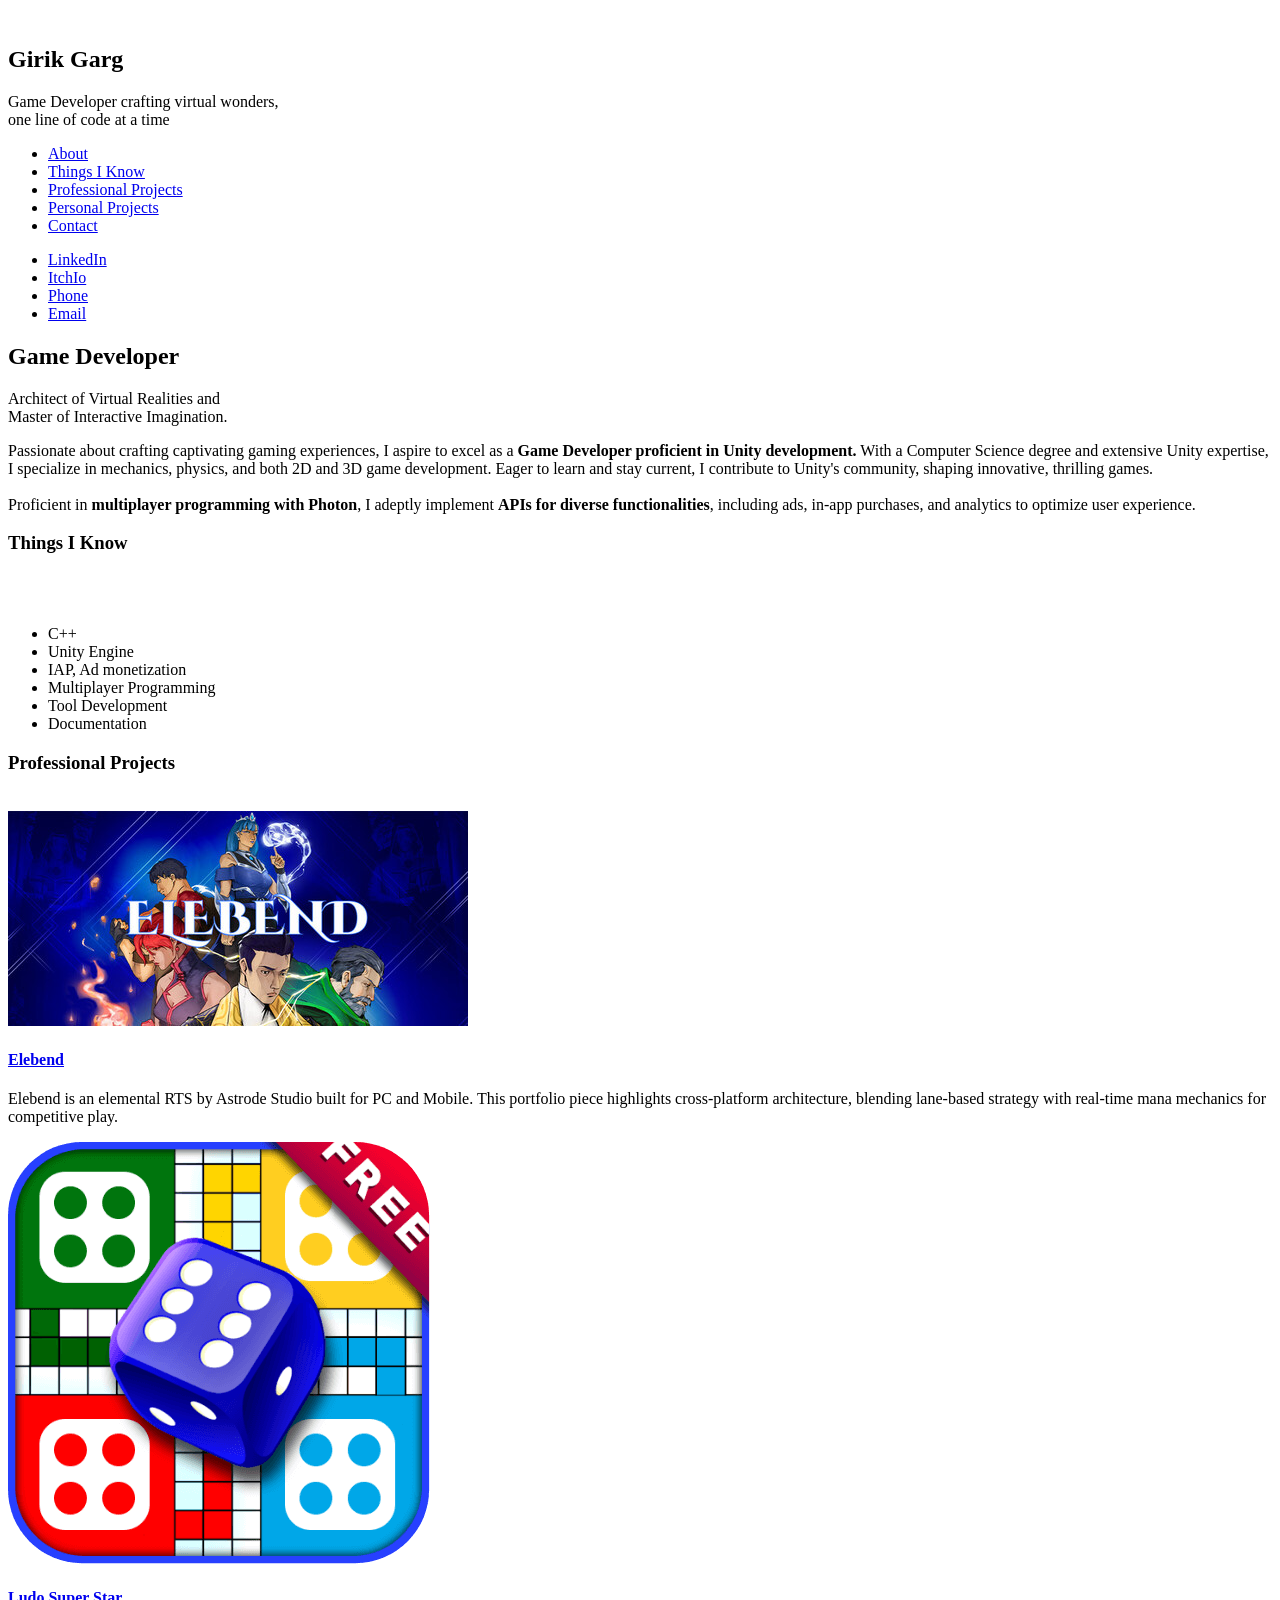
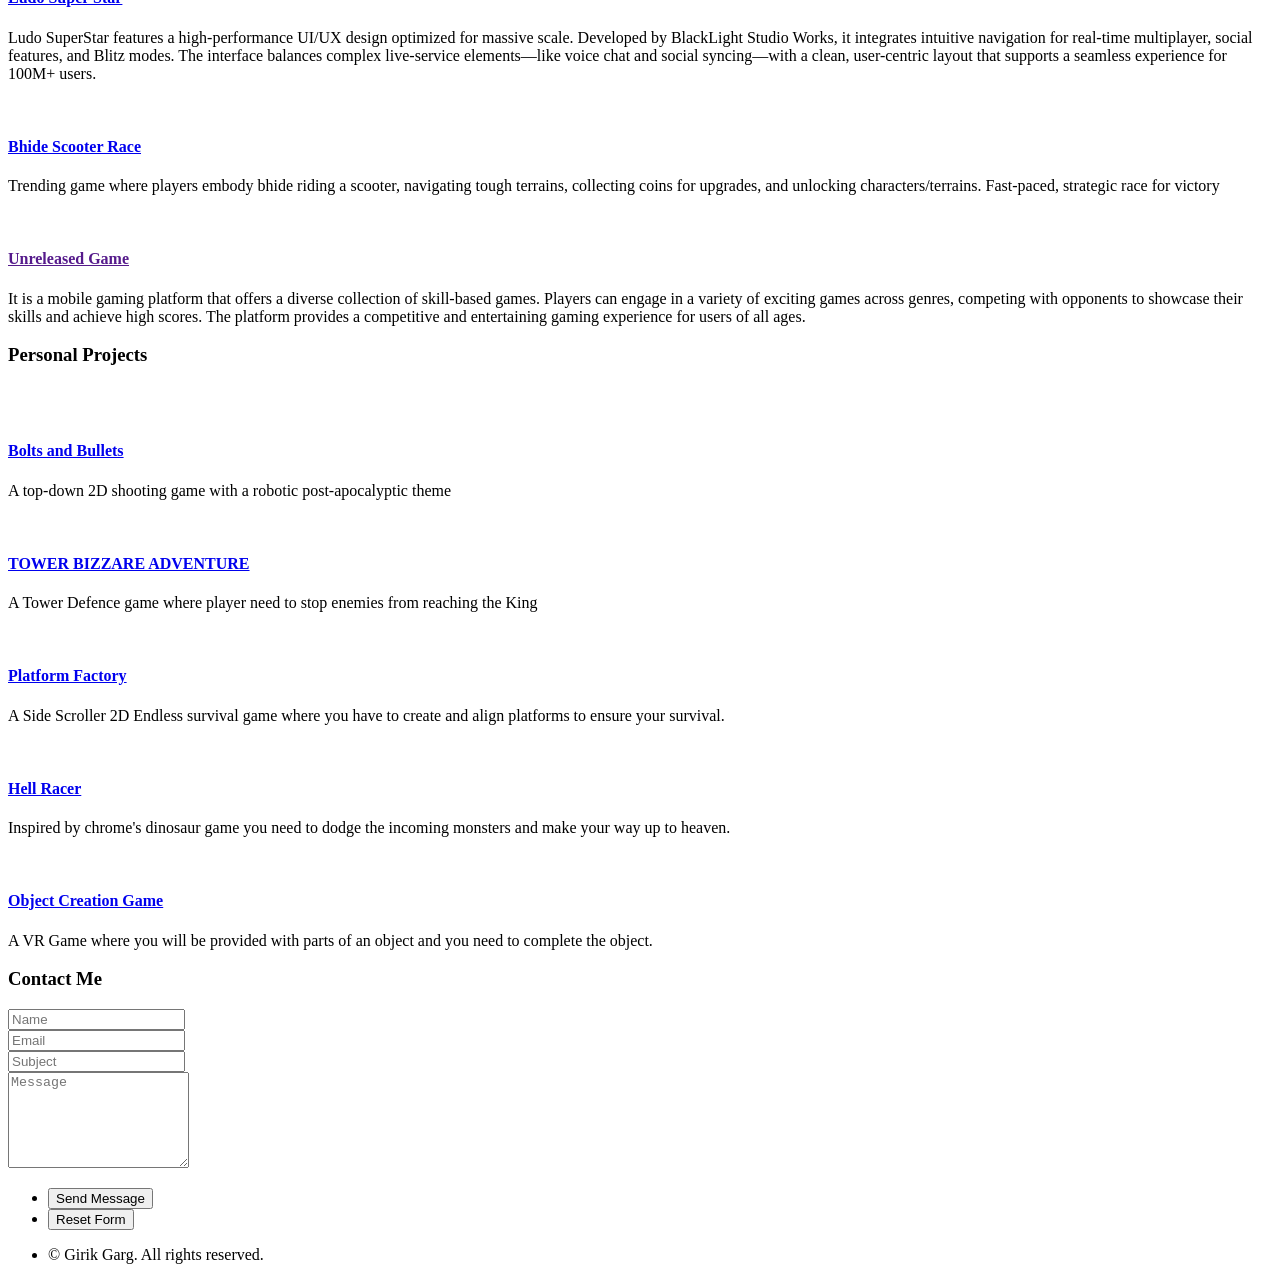
==== index.html @ a2d9a02f "Added elebend and ludo super star" ====
<!DOCTYPE HTML>
<!--
	Read Only by HTML5 UP
	html5up.net | @ajlkn
	Free for personal and commercial use under the CCA 3.0 license (html5up.net/license)
-->
<html>
	<head>
		<title>Girik Garg | Portfolio Website</title>
		<meta charset="utf-8" />
		<meta name="viewport" content="width=device-width, initial-scale=1, user-scalable=no" />
        <link rel="stylesheet" href="https://cdnjs.cloudflare.com/ajax/libs/font-awesome/6.4.2/css/all.min.css" integrity="sha512-z3gLpd7yknf1YoNbCzqRKc4qyor8gaKU1qmn+CShxbuBusANI9QpRohGBreCFkKxLhei6S9CQXFEbbKuqLg0DA==" crossorigin="anonymous" referrerpolicy="no-referrer" />
		<link rel="stylesheet" href="assets/css/main.css" />
	</head>
	<body class="is-preload">

		<!-- Header -->
			<section id="header">
				<header>
					<span class="image avatar"><img src="images/avatar.png" alt="" /></span>
					<h1 id="logo">Girik Garg</h1>
					<p>
                        Game Developer crafting virtual wonders,
                        <br/>
                        one line of code at a time
                    </p>
				</header>
				<nav id="nav">
					<ul>
						<li><a href="#one" class="active">About</a></li>
						<li><a href="#two">Things I Know</a></li>
						<li><a href="#three">Professional Projects</a></li>
						<li><a href="#four">Personal Projects</a></li>
						<li><a href="#five">Contact</a></li>
					</ul>
				</nav>
				<footer>
					<ul class="icons">
						<li><a href="https://www.linkedin.com/in/girik-garg132/" target="_blank" class="icon brands fa-linkedin"><span class="label">LinkedIn</span></a></li>
						<li><a href="https://girik-garg.itch.io/" target="_blank" class="icon brands fa-itch-io"><span class="label">ItchIo</span></a></li>
                        <li><a href="tel:+918445831464" target="_blank" class="icon solid style2 fa-phone"><span class="label">Phone</span></a></li>
						<li><a href="mailto:girikgarg1@gmail.com" target="_blank" class="icon solid fa-envelope"><span class="label">Email</span></a></li>
					</ul>
				</footer>
			</section>

		<!-- Wrapper -->
			<div id="wrapper">

				<!-- Main -->
					<div id="main">

						<!-- One -->
							<section id="one">
								<!--<div class="image main" data-position="center">
									<img src="images/banner.png" alt="" />
								</div>-->
								<div class="container">
									<header class="major">
										<h2>Game Developer</h2>
										<p>Architect of Virtual Realities and <br>
                                            Master of Interactive Imagination.</p>
									</header>
									<p>
                                        Passionate about crafting captivating gaming experiences, I aspire to excel as a 
                                        <b>Game Developer proficient in Unity development.</b> With a Computer Science degree and extensive Unity expertise, 
                                        I specialize in mechanics, physics, and both 2D and 3D game development. Eager to learn and stay current, 
                                        I contribute to Unity's community, shaping innovative, thrilling games.
                                        <br><br>
                                        Proficient in <b>multiplayer programming with Photon</b>, 
                                        I adeptly implement <b>APIs for diverse functionalities</b>, 
                                        including ads, in-app purchases, and analytics to optimize user experience.
                                    </p>
								</div>
							</section>

						<!-- Two -->
							<section id="two">
								<div class="container">
									<h3>Things I Know</h3>
                                    <br><br>
									<ul class="feature-icons">
										<li class="icon solid fa-code">C++</li>
										<li class="icon brands fa-unity">Unity Engine</li>
										<li class="icon solid fa-money-check-dollar">IAP, Ad monetization</li>
										<li class="icon solid fa-users">Multiplayer Programming</li>
										<li class="icon solid fa-screwdriver-wrench">Tool Development</li>
										<li class="icon solid fa-book">Documentation</li>
									</ul>
								</div>
							</section>

						<!-- Three -->
							<section id="three">
								<div class="container">
									<h3>Professional Projects</h3>
                                    <br>
									<div class="features">
										<article>
											<a href="https://store.steampowered.com/app/4525340/Elebend/" target="_blank" class="image"><img src="images/Elebend Header.jpg" alt="" /></a>
											<div class="inner">
												<h4><a href="https://store.steampowered.com/app/4525340/Elebend/" target="_blank">Elebend</a></h4>
												<p>Elebend is an elemental RTS by Astrode Studio built for PC and Mobile. This portfolio piece highlights cross-platform architecture, blending lane-based strategy with real-time mana mechanics for competitive play.</p>
											</div>
										</article>
										<article>
											<a href="https://play.google.com/store/apps/details?id=com.blacklightsw.ludo" target="_blank" class="image"><img src="images/Ludo.png" alt="" /></a>
											<div class="inner">
												<h4><a href="https://play.google.com/store/apps/details?id=com.blacklightsw.ludo" target="_blank">Ludo Super Star</a></h4>
												<p>Ludo SuperStar features a high-performance UI/UX design optimized for massive scale. Developed by BlackLight Studio Works, it integrates intuitive navigation for real-time multiplayer, social features, and Blitz modes. The interface balances complex live-service elements—like voice chat and social syncing—with a clean, user-centric layout that supports a seamless experience for 100M+ users.</p>
											</div>
										</article>
										<article>
											<a href="https://tinyurl.com/bhide-scooter-race" target="_blank" class="image"><img src="images/Bhide Scooter Race.webp" alt="" /></a>
											<div class="inner">
												<h4><a href="https://tinyurl.com/bhide-scooter-race" target="_blank">Bhide Scooter Race</a></h4>
												<p>Trending game where players embody bhide riding a scooter, navigating tough terrains, collecting coins for upgrades, and unlocking characters/terrains. Fast-paced, strategic race for victory</p>
											</div>
										</article>
										<article>
											<a href="" class="image"><img src="images/locked.jpg" alt="" /></a>
											<div class="inner">
												<h4><a href="">Unreleased Game</a></h4>
												<p>It is a mobile gaming platform that offers a diverse collection of skill-based games. Players can engage in a variety of exciting games across genres, competing with opponents to showcase their skills and achieve high scores. The platform provides a competitive and entertaining gaming experience for users of all ages.</p>
											</div>
										</article>
									</div>
								</div>
							</section>
                        
                        <!-- Four -->
							<section id="four">
								<div class="container">
									<h3>Personal Projects</h3>
                                    <br>
									<div class="features">
										<article>
											<a href="https://girik-garg.itch.io/bolts-and-bullets" target="_blank" class="image"><img src="images/Bolts And Bullets.png" alt="" /></a>
											<div class="inner">
												<h4><a href="https://girik-garg.itch.io/bolts-and-bullets" target="_blank">Bolts and Bullets</a></h4>
												<p>A top-down 2D shooting game with a robotic post-apocalyptic theme</p>
											</div>
										</article>
										<article>
											<a href="https://girik-garg.itch.io/tower-bizzare-adventure" target="_blank" class="image"><img src="images/Tower Bizzare Adventure.png" alt="" /></a>
											<div class="inner">
												<h4><a href="https://girik-garg.itch.io/tower-bizzare-adventure" target="_blank">TOWER BIZZARE ADVENTURE</a></h4>
												<p>A Tower Defence game where player need to stop enemies from reaching the King</p>
											</div>
										</article>
										<article>
											<a href="https://dragoryu.itch.io/platform-factory" target="_blank" class="image"><img src="images/Platform Factory.png" alt="" /></a>
											<div class="inner">
												<h4><a href="https://dragoryu.itch.io/platform-factory" target="_blank">Platform Factory</a></h4>
												<p>A Side Scroller 2D Endless survival game where you have to create and align platforms to ensure your survival.</p>
											</div>
										</article>
										<article>
											<a href="https://robok9.itch.io/hell-racer" target="_blank" class="image"><img src="images/Hell Racer.png" alt="" /></a>
											<div class="inner">
												<h4><a href="https://robok9.itch.io/hell-racer" target="_blank">Hell Racer</a></h4>
												<p>Inspired by chrome's dinosaur game you need to dodge the incoming monsters and make your way up to heaven.</p>
											</div>
										</article>
										<article>
											<a href="https://girik-garg.itch.io/object-creation-game" target="_blank" class="image"><img src="images/Object Creation Game.png" alt="" /></a>
											<div class="inner">
												<h4><a href="https://girik-garg.itch.io/object-creation-game" target="_blank">Object Creation Game</a></h4>
												<p>A VR Game where you will be provided with parts of an object and you need to complete the object.</p>
											</div>
										</article>
									</div>
								</div>
							</section>

						<!-- Five -->
							<section id="five">
								<div class="container">
									<h3>Contact Me</h3>
									<form method="POST" action="https://api.web3forms.com/submit">
										<input type="hidden" name="access_key" value="b02dd5d3-4bc2-4a1b-9339-7e2bfa0473e2">
										<div class="row gtr-uniform">
											<div class="col-6 col-12-xsmall"><input type="text" name="name" id="name" placeholder="Name" /></div>
											<div class="col-6 col-12-xsmall"><input type="email" name="email" id="email" placeholder="Email" /></div>
											<div class="col-12"><input type="text" name="subject" id="subject" placeholder="Subject" /></div>
											<div class="col-12"><textarea name="message" id="message" placeholder="Message" rows="6"></textarea></div>
											<div class="h-captcha" data-captcha="true"></div>
											<div class="col-12">
												<ul class="actions">
													<li><input type="submit" class="primary" value="Send Message" /></li>
													<li><input type="reset" value="Reset Form" /></li>
												</ul>
											</div>
										</div>
									</form>
								</div>
							</section>

						<!-- Five -->
						<!--
							<section id="five">
								<div class="container">
									<h3>Elements</h3>

									<section>
										<h4>Text</h4>
										<p>This is <b>bold</b> and this is <strong>strong</strong>. This is <i>italic</i> and this is <em>emphasized</em>.
										This is <sup>superscript</sup> text and this is <sub>subscript</sub> text.
										This is <u>underlined</u> and this is code: <code>for (;;) { ... }</code>. Finally, <a href="#">this is a link</a>.</p>
										<hr />
										<header>
											<h4>Heading with a Subtitle</h4>
											<p>Lorem ipsum dolor sit amet nullam id egestas urna aliquam</p>
										</header>
										<p>Nunc lacinia ante nunc ac lobortis. Interdum adipiscing gravida odio porttitor sem non mi integer non faucibus ornare mi ut ante amet placerat aliquet. Volutpat eu sed ante lacinia sapien lorem accumsan varius montes viverra nibh in adipiscing blandit tempus accumsan.</p>
										<header>
											<h5>Heading with a Subtitle</h5>
											<p>Lorem ipsum dolor sit amet nullam id egestas urna aliquam</p>
										</header>
										<p>Nunc lacinia ante nunc ac lobortis. Interdum adipiscing gravida odio porttitor sem non mi integer non faucibus ornare mi ut ante amet placerat aliquet. Volutpat eu sed ante lacinia sapien lorem accumsan varius montes viverra nibh in adipiscing blandit tempus accumsan.</p>
										<hr />
										<h2>Heading Level 2</h2>
										<h3>Heading Level 3</h3>
										<h4>Heading Level 4</h4>
										<h5>Heading Level 5</h5>
										<h6>Heading Level 6</h6>
										<hr />
										<h5>Blockquote</h5>
										<blockquote>Fringilla nisl. Donec accumsan interdum nisi, quis tincidunt felis sagittis eget tempus euismod. Vestibulum ante ipsum primis in faucibus vestibulum. Blandit adipiscing eu felis iaculis volutpat ac adipiscing accumsan faucibus. Vestibulum ante ipsum primis in faucibus lorem ipsum dolor sit amet nullam adipiscing eu felis.</blockquote>
										<h5>Preformatted</h5>
										<pre><code>i = 0;

while (!deck.isInOrder()) {
    print 'Iteration ' + i;
    deck.shuffle();
    i++;
}

print 'It took ' + i + ' iterations to sort the deck.';</code></pre>
									</section>

									<section>
										<h4>Lists</h4>
										<div class="row">
											<div class="col-6 col-12-xsmall">
												<h5>Unordered</h5>
												<ul>
													<li>Dolor pulvinar etiam magna etiam.</li>
													<li>Sagittis adipiscing lorem eleifend.</li>
													<li>Felis enim feugiat dolore viverra.</li>
												</ul>
												<h5>Alternate</h5>
												<ul class="alt">
													<li>Dolor pulvinar etiam magna etiam.</li>
													<li>Sagittis adipiscing lorem eleifend.</li>
													<li>Felis enim feugiat dolore viverra.</li>
												</ul>
											</div>
											<div class="col-6 col-12-xsmall">
												<h5>Ordered</h5>
												<ol>
													<li>Dolor pulvinar etiam magna etiam.</li>
													<li>Etiam vel felis at lorem sed viverra.</li>
													<li>Felis enim feugiat dolore viverra.</li>
													<li>Dolor pulvinar etiam magna etiam.</li>
													<li>Etiam vel felis at lorem sed viverra.</li>
													<li>Felis enim feugiat dolore viverra.</li>
												</ol>
												<h5>Icons</h5>
												<ul class="icons">
													<li><a href="#" class="icon brands fa-twitter"><span class="label">Twitter</span></a></li>
													<li><a href="#" class="icon brands fa-facebook-f"><span class="label">Facebook</span></a></li>
													<li><a href="#" class="icon brands fa-instagram"><span class="label">Instagram</span></a></li>
													<li><a href="#" class="icon brands fa-github"><span class="label">Github</span></a></li>
													<li><a href="#" class="icon brands fa-dribbble"><span class="label">Dribbble</span></a></li>
													<li><a href="#" class="icon brands fa-tumblr"><span class="label">Tumblr</span></a></li>
												</ul>
											</div>
										</div>
										<h5>Actions</h5>
										<ul class="actions">
											<li><a href="#" class="button primary">Default</a></li>
											<li><a href="#" class="button">Default</a></li>
											<li><a href="#" class="button alt">Default</a></li>
										</ul>
										<ul class="actions small">
											<li><a href="#" class="button primary small">Small</a></li>
											<li><a href="#" class="button small">Small</a></li>
											<li><a href="#" class="button alt small">Small</a></li>
										</ul>
										<div class="row">
											<div class="col-3 col-6-medium col-12-xsmall">
												<ul class="actions stacked">
													<li><a href="#" class="button primary">Default</a></li>
													<li><a href="#" class="button">Default</a></li>
													<li><a href="#" class="button alt">Default</a></li>
												</ul>
											</div>
											<div class="col-3 col-6 col-12-xsmall">
												<ul class="actions stacked">
													<li><a href="#" class="button primary small">Small</a></li>
													<li><a href="#" class="button small">Small</a></li>
													<li><a href="#" class="button alt small">Small</a></li>
												</ul>
											</div>
											<div class="col-3 col-6-medium col-12-xsmall">
												<ul class="actions stacked">
													<li><a href="#" class="button primary fit">Default</a></li>
													<li><a href="#" class="button fit">Default</a></li>
													<li><a href="#" class="button alt fit">Default</a></li>
												</ul>
											</div>
											<div class="col-3 col-6-medium col-12-xsmall">
												<ul class="actions stacked">
													<li><a href="#" class="button primary small fit">Small</a></li>
													<li><a href="#" class="button small fit">Small</a></li>
													<li><a href="#" class="button alt small fit">Small</a></li>
												</ul>
											</div>
										</div>
									</section>

									<section>
										<h4>Table</h4>
										<h5>Default</h5>
										<div class="table-wrapper">
											<table>
												<thead>
													<tr>
														<th>Name</th>
														<th>Description</th>
														<th>Price</th>
													</tr>
												</thead>
												<tbody>
													<tr>
														<td>Item One</td>
														<td>Ante turpis integer aliquet porttitor.</td>
														<td>29.99</td>
													</tr>
													<tr>
														<td>Item Two</td>
														<td>Vis ac commodo adipiscing arcu aliquet.</td>
														<td>19.99</td>
													</tr>
													<tr>
														<td>Item Three</td>
														<td> Morbi faucibus arcu accumsan lorem.</td>
														<td>29.99</td>
													</tr>
													<tr>
														<td>Item Four</td>
														<td>Vitae integer tempus condimentum.</td>
														<td>19.99</td>
													</tr>
													<tr>
														<td>Item Five</td>
														<td>Ante turpis integer aliquet porttitor.</td>
														<td>29.99</td>
													</tr>
												</tbody>
												<tfoot>
													<tr>
														<td colspan="2"></td>
														<td>100.00</td>
													</tr>
												</tfoot>
											</table>
										</div>

										<h5>Alternate</h5>
										<div class="table-wrapper">
											<table class="alt">
												<thead>
													<tr>
														<th>Name</th>
														<th>Description</th>
														<th>Price</th>
													</tr>
												</thead>
												<tbody>
													<tr>
														<td>Item One</td>
														<td>Ante turpis integer aliquet porttitor.</td>
														<td>29.99</td>
													</tr>
													<tr>
														<td>Item Two</td>
														<td>Vis ac commodo adipiscing arcu aliquet.</td>
														<td>19.99</td>
													</tr>
													<tr>
														<td>Item Three</td>
														<td> Morbi faucibus arcu accumsan lorem.</td>
														<td>29.99</td>
													</tr>
													<tr>
														<td>Item Four</td>
														<td>Vitae integer tempus condimentum.</td>
														<td>19.99</td>
													</tr>
													<tr>
														<td>Item Five</td>
														<td>Ante turpis integer aliquet porttitor.</td>
														<td>29.99</td>
													</tr>
												</tbody>
												<tfoot>
													<tr>
														<td colspan="2"></td>
														<td>100.00</td>
													</tr>
												</tfoot>
											</table>
										</div>
									</section>

									<section>
										<h4>Buttons</h4>
										<ul class="actions">
											<li><a href="#" class="button primary">Primary</a></li>
											<li><a href="#" class="button">Default</a></li>
											<li><a href="#" class="button alt">Alternate</a></li>
										</ul>
										<ul class="actions">
											<li><a href="#" class="button primary large">Large</a></li>
											<li><a href="#" class="button">Default</a></li>
											<li><a href="#" class="button alt small">Small</a></li>
										</ul>
										<ul class="actions fit">
											<li><a href="#" class="button primary fit">Fit</a></li>
											<li><a href="#" class="button fit">Fit</a></li>
											<li><a href="#" class="button alt fit">Fit</a></li>
										</ul>
										<ul class="actions fit small">
											<li><a href="#" class="button primary fit small">Fit + Small</a></li>
											<li><a href="#" class="button fit small">Fit + Small</a></li>
											<li><a href="#" class="button alt fit small">Fit + Small</a></li>
										</ul>
										<ul class="actions">
											<li><a href="#" class="button primary icon solid fa-download">Icon</a></li>
											<li><a href="#" class="button icon solid fa-download">Icon</a></li>
											<li><a href="#" class="button alt icon solid fa-check">Icon</a></li>
										</ul>
										<ul class="actions">
											<li><span class="button primary disabled">Primary</span></li>
											<li><span class="button disabled">Default</span></li>
											<li><span class="button alt disabled">Alternate</span></li>
										</ul>
									</section>

									<section>
										<h4>Form</h4>
										<form method="post" action="#">
											<div class="row gtr-uniform">
												<div class="col-6 col-12-xsmall">
													<input type="text" name="demo-name" id="demo-name" value="" placeholder="Name" />
												</div>
												<div class="col-6 col-12-xsmall">
													<input type="email" name="demo-email" id="demo-email" value="" placeholder="Email" />
												</div>
												<div class="col-12">
													<select name="demo-category" id="demo-category">
														<option value="">- Category -</option>
														<option value="1">Manufacturing</option>
														<option value="1">Shipping</option>
														<option value="1">Administration</option>
														<option value="1">Human Resources</option>
													</select>
												</div>
												<div class="col-4 col-12-medium">
													<input type="radio" id="demo-priority-low" name="demo-priority" checked>
													<label for="demo-priority-low">Low Priority</label>
												</div>
												<div class="col-4 col-12-medium">
													<input type="radio" id="demo-priority-normal" name="demo-priority">
													<label for="demo-priority-normal">Normal Priority</label>
												</div>
												<div class="col-4 col-12-medium">
													<input type="radio" id="demo-priority-high" name="demo-priority">
													<label for="demo-priority-high">High Priority</label>
												</div>
												<div class="col-6 col-12-medium">
													<input type="checkbox" id="demo-copy" name="demo-copy">
													<label for="demo-copy">Email me a copy of this message</label>
												</div>
												<div class="col-6 col-12-medium">
													<input type="checkbox" id="demo-human" name="demo-human" checked>
													<label for="demo-human">I am a human and not a robot</label>
												</div>
												<div class="col-12">
													<textarea name="demo-message" id="demo-message" placeholder="Enter your message" rows="6"></textarea>
												</div>
												<div class="col-12">
													<ul class="actions">
														<li><input type="submit" value="Send Message" /></li>
														<li><input type="reset" value="Reset" class="alt" /></li>
													</ul>
												</div>
											</div>
										</form>
									</section>

									<section>
										<h4>Image</h4>
										<h5>Fit</h5>
										<span class="image fit"><img src="images/banner.jpg" alt="" /></span>
										<div class="box alt">
											<div class="row gtr-50 gtr-uniform">
												<div class="col-4"><span class="image fit"><img src="images/pic01.jpg" alt="" /></span></div>
												<div class="col-4"><span class="image fit"><img src="images/pic02.jpg" alt="" /></span></div>
												<div class="col-4"><span class="image fit"><img src="images/pic03.jpg" alt="" /></span></div>
												<div class="col-4"><span class="image fit"><img src="images/pic02.jpg" alt="" /></span></div>
												<div class="col-4"><span class="image fit"><img src="images/pic03.jpg" alt="" /></span></div>
												<div class="col-4"><span class="image fit"><img src="images/pic01.jpg" alt="" /></span></div>
												<div class="col-4"><span class="image fit"><img src="images/pic03.jpg" alt="" /></span></div>
												<div class="col-4"><span class="image fit"><img src="images/pic01.jpg" alt="" /></span></div>
												<div class="col-4"><span class="image fit"><img src="images/pic02.jpg" alt="" /></span></div>
											</div>
										</div>
										<h5>Left &amp; Right</h5>
										<p><span class="image left"><img src="images/avatar.jpg" alt="" /></span>Fringilla nisl. Donec accumsan interdum nisi, quis tincidunt felis sagittis eget. tempus euismod. Vestibulum ante ipsum primis in faucibus vestibulum. Blandit adipiscing eu felis iaculis volutpat ac adipiscing accumsan eu faucibus. Integer ac pellentesque praesent tincidunt felis sagittis eget. tempus euismod. Vestibulum ante ipsum primis in faucibus vestibulum. Blandit adipiscing eu felis iaculis volutpat ac adipiscing accumsan eu faucibus. Integer ac pellentesque praesent. Donec accumsan interdum nisi, quis tincidunt felis sagittis eget. tempus euismod. Vestibulum ante ipsum primis in faucibus vestibulum. Blandit adipiscing eu felis iaculis volutpat ac adipiscing accumsan eu faucibus. Integer ac pellentesque praesent tincidunt felis sagittis eget. tempus euismod. Vestibulum ante ipsum primis in faucibus vestibulum. Blandit adipiscing eu felis iaculis volutpat ac adipiscing accumsan eu faucibus. Integer ac pellentesque praesent.</p>
										<p><span class="image right"><img src="images/avatar.jpg" alt="" /></span>Fringilla nisl. Donec accumsan interdum nisi, quis tincidunt felis sagittis eget. tempus euismod. Vestibulum ante ipsum primis in faucibus vestibulum. Blandit adipiscing eu felis iaculis volutpat ac adipiscing accumsan eu faucibus. Integer ac pellentesque praesent tincidunt felis sagittis eget. tempus euismod. Vestibulum ante ipsum primis in faucibus vestibulum. Blandit adipiscing eu felis iaculis volutpat ac adipiscing accumsan eu faucibus. Integer ac pellentesque praesent. Donec accumsan interdum nisi, quis tincidunt felis sagittis eget. tempus euismod. Vestibulum ante ipsum primis in faucibus vestibulum. Blandit adipiscing eu felis iaculis volutpat ac adipiscing accumsan eu faucibus. Integer ac pellentesque praesent tincidunt felis sagittis eget. tempus euismod. Vestibulum ante ipsum primis in faucibus vestibulum. Blandit adipiscing eu felis iaculis volutpat ac adipiscing accumsan eu faucibus. Integer ac pellentesque praesent.</p>
									</section>

								</div>
							</section>
						-->

					</div>

				<!-- Footer -->
					<section id="footer">
						<div class="container">
							<ul class="copyright">
								<li>&copy; Girik Garg. All rights reserved.</li>
							</ul>
						</div>
					</section>

			</div>

		<!-- Scripts -->
			<script src="assets/js/jquery.min.js"></script>
			<script src="assets/js/jquery.scrollex.min.js"></script>
			<script src="assets/js/jquery.scrolly.min.js"></script>
			<script src="assets/js/browser.min.js"></script>
			<script src="assets/js/breakpoints.min.js"></script>
			<script src="assets/js/util.js"></script>
			<script src="assets/js/main.js"></script>
			<script src="https://web3forms.com/client/script.js" async defer></script>

	</body>
</html>
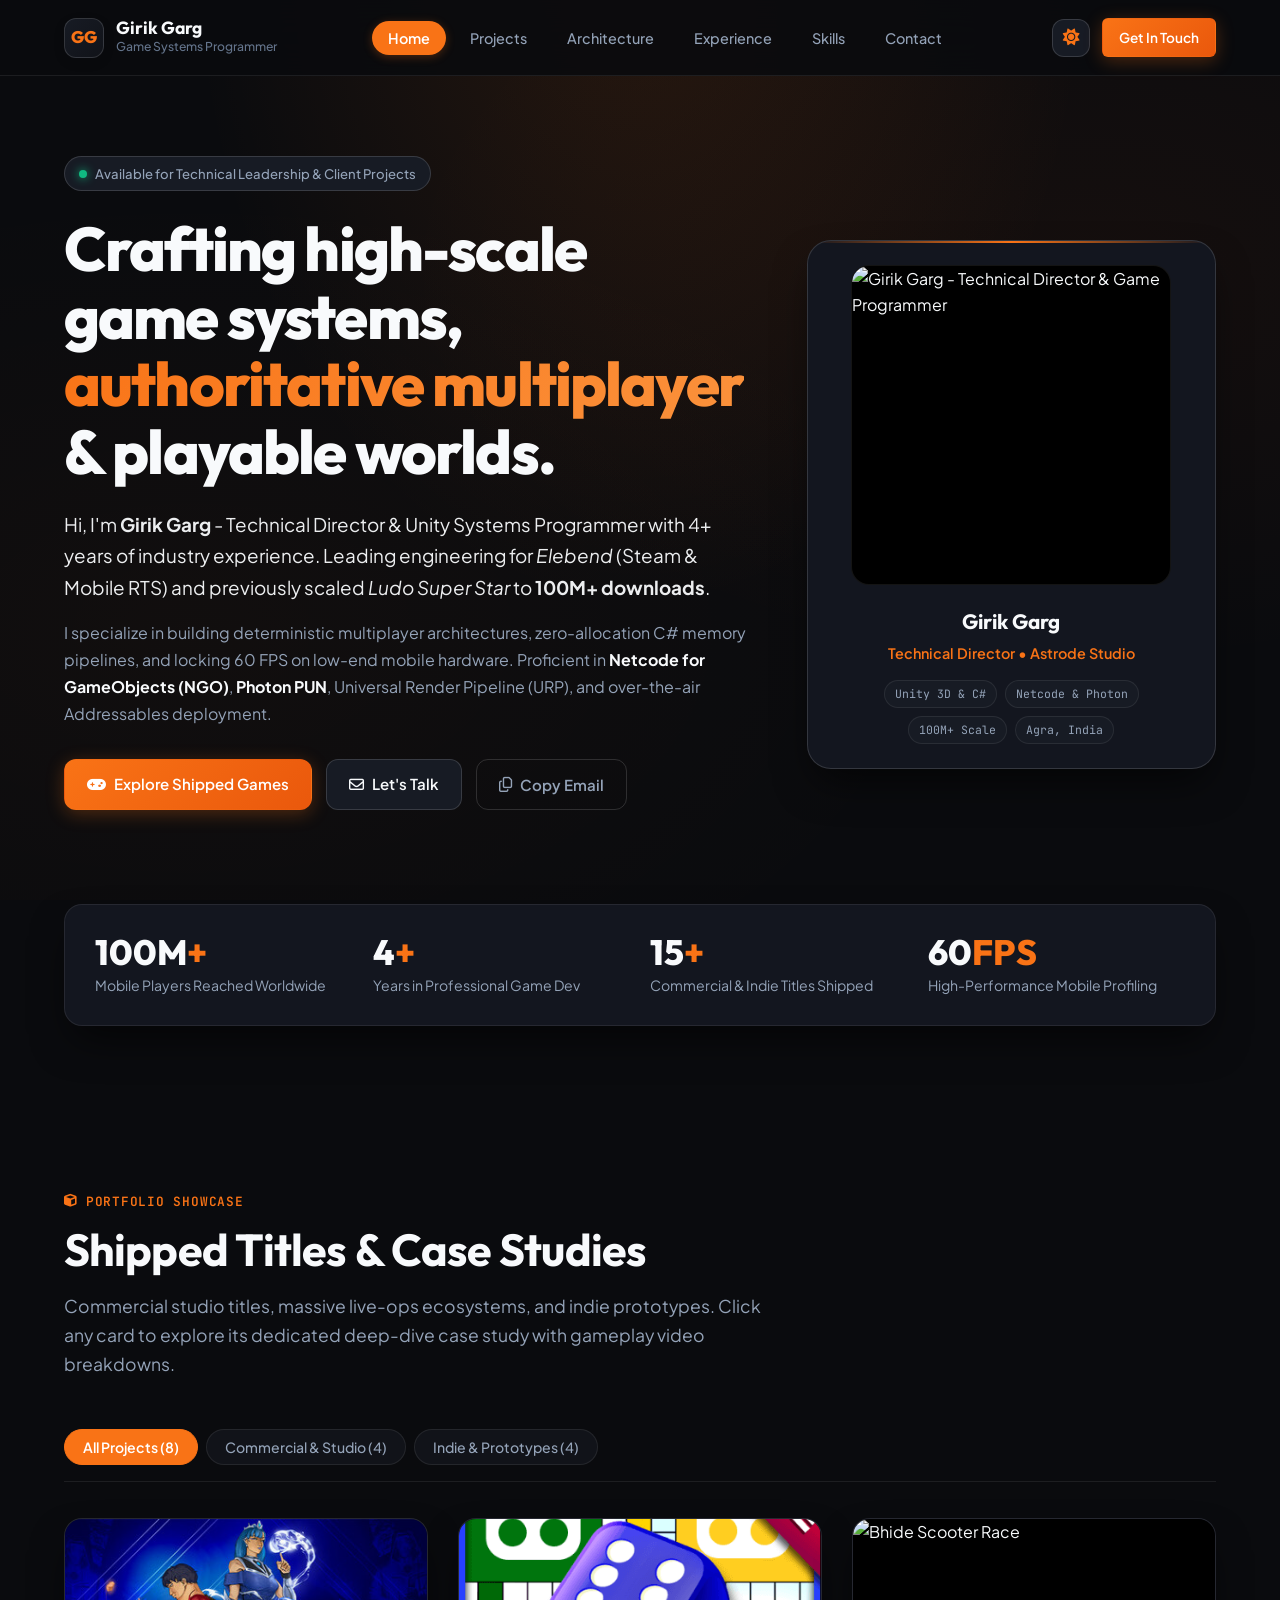
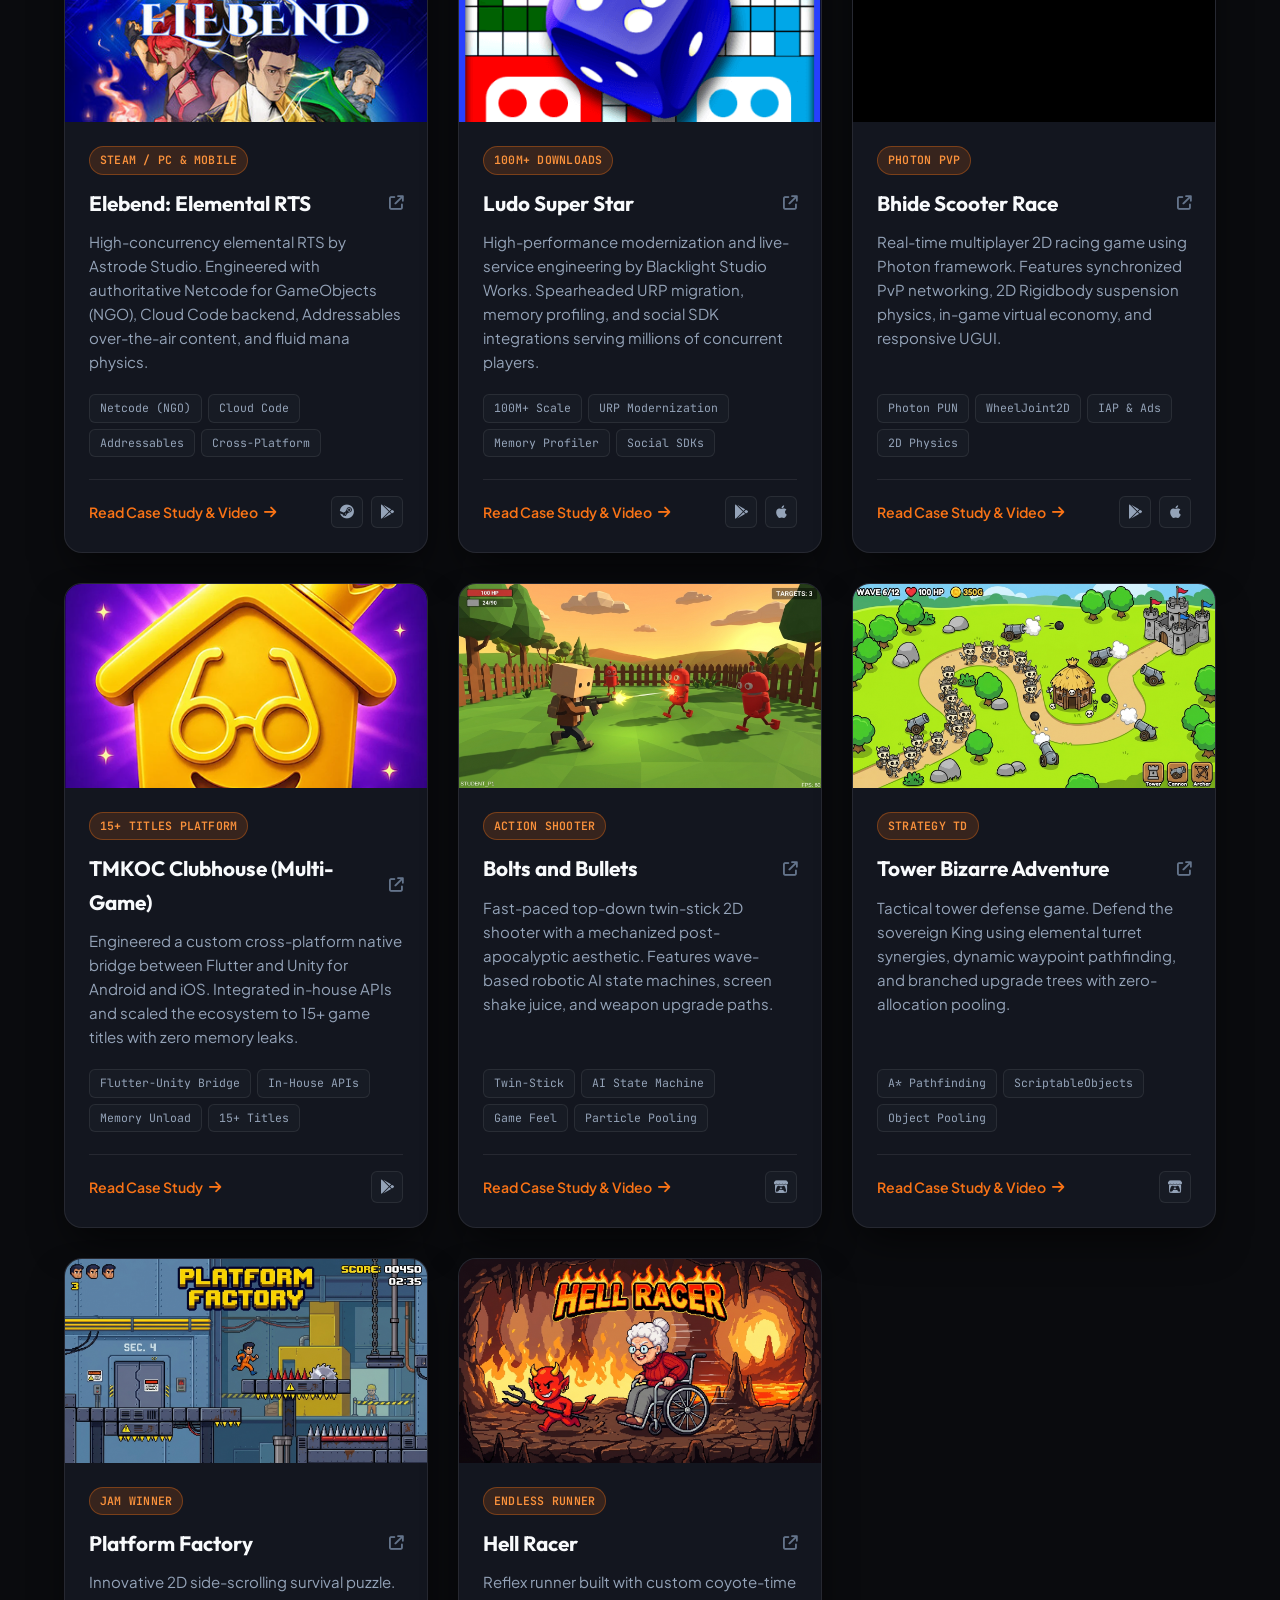
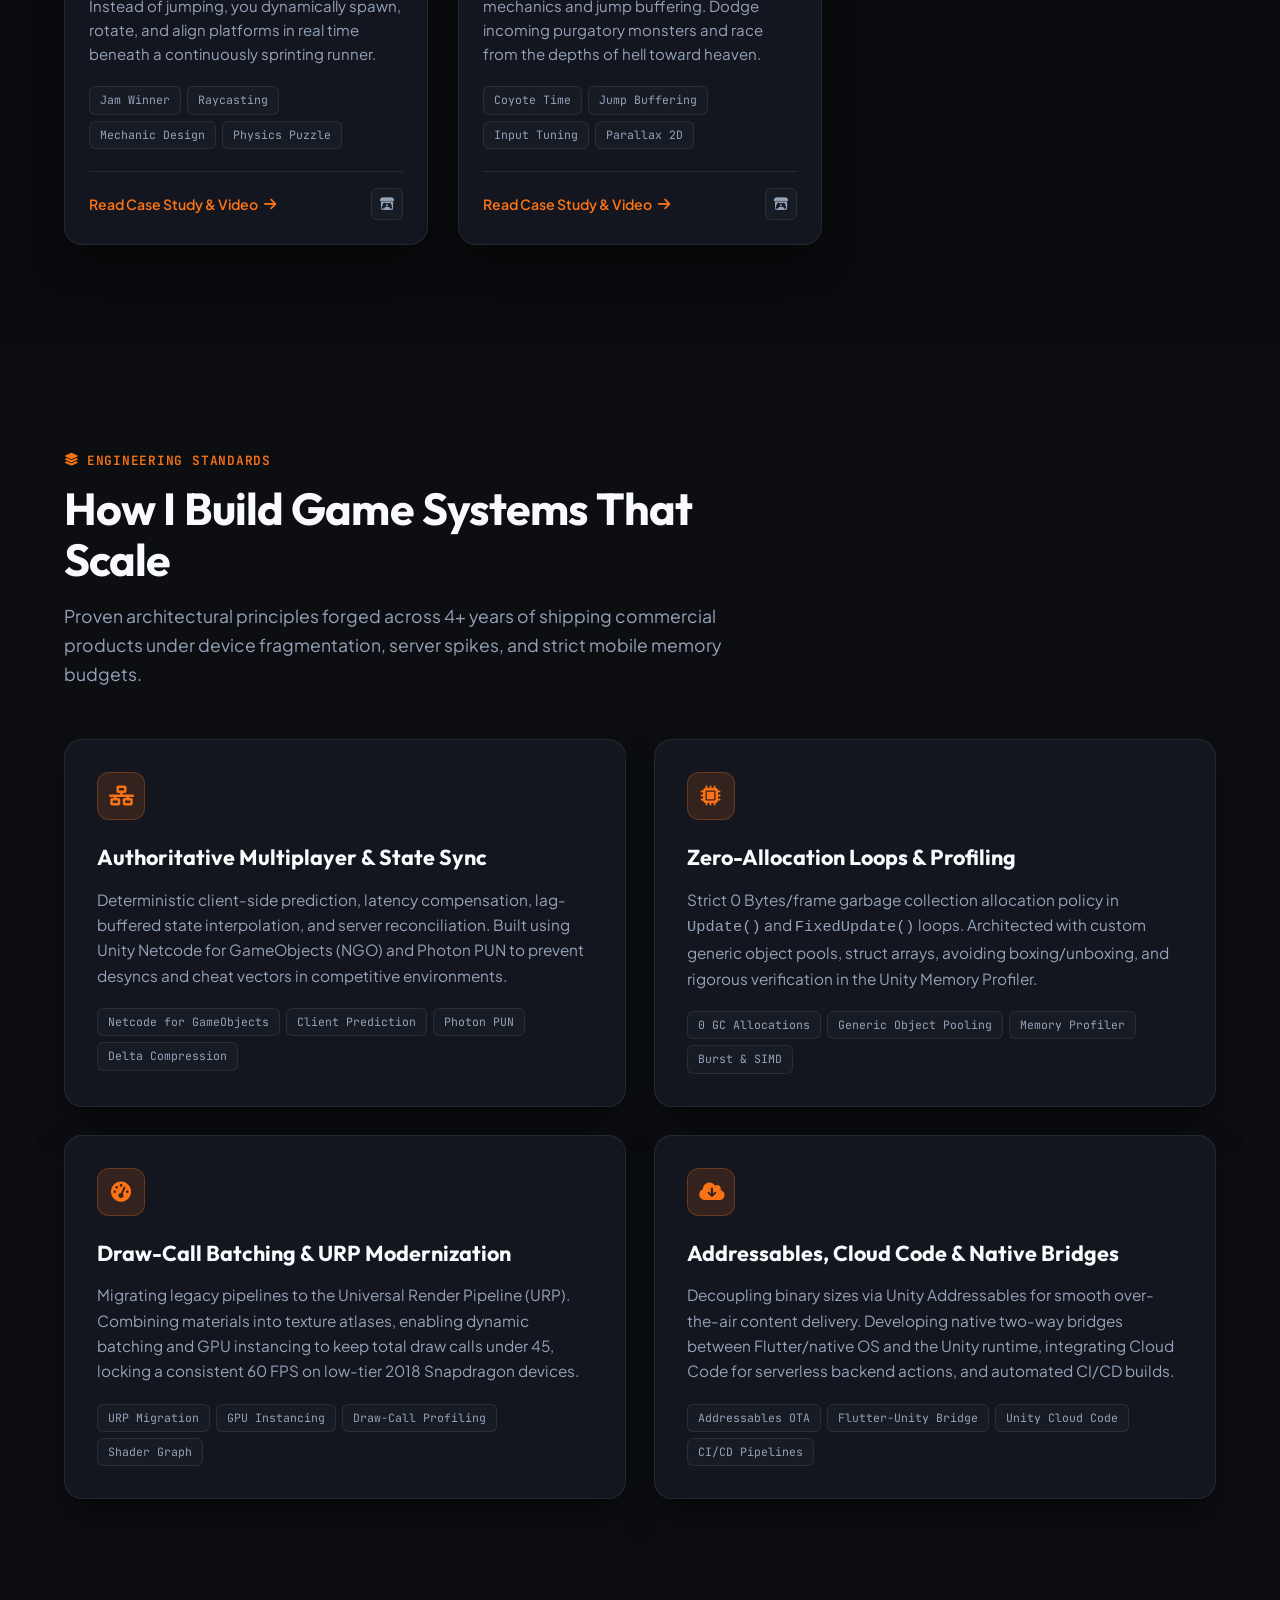
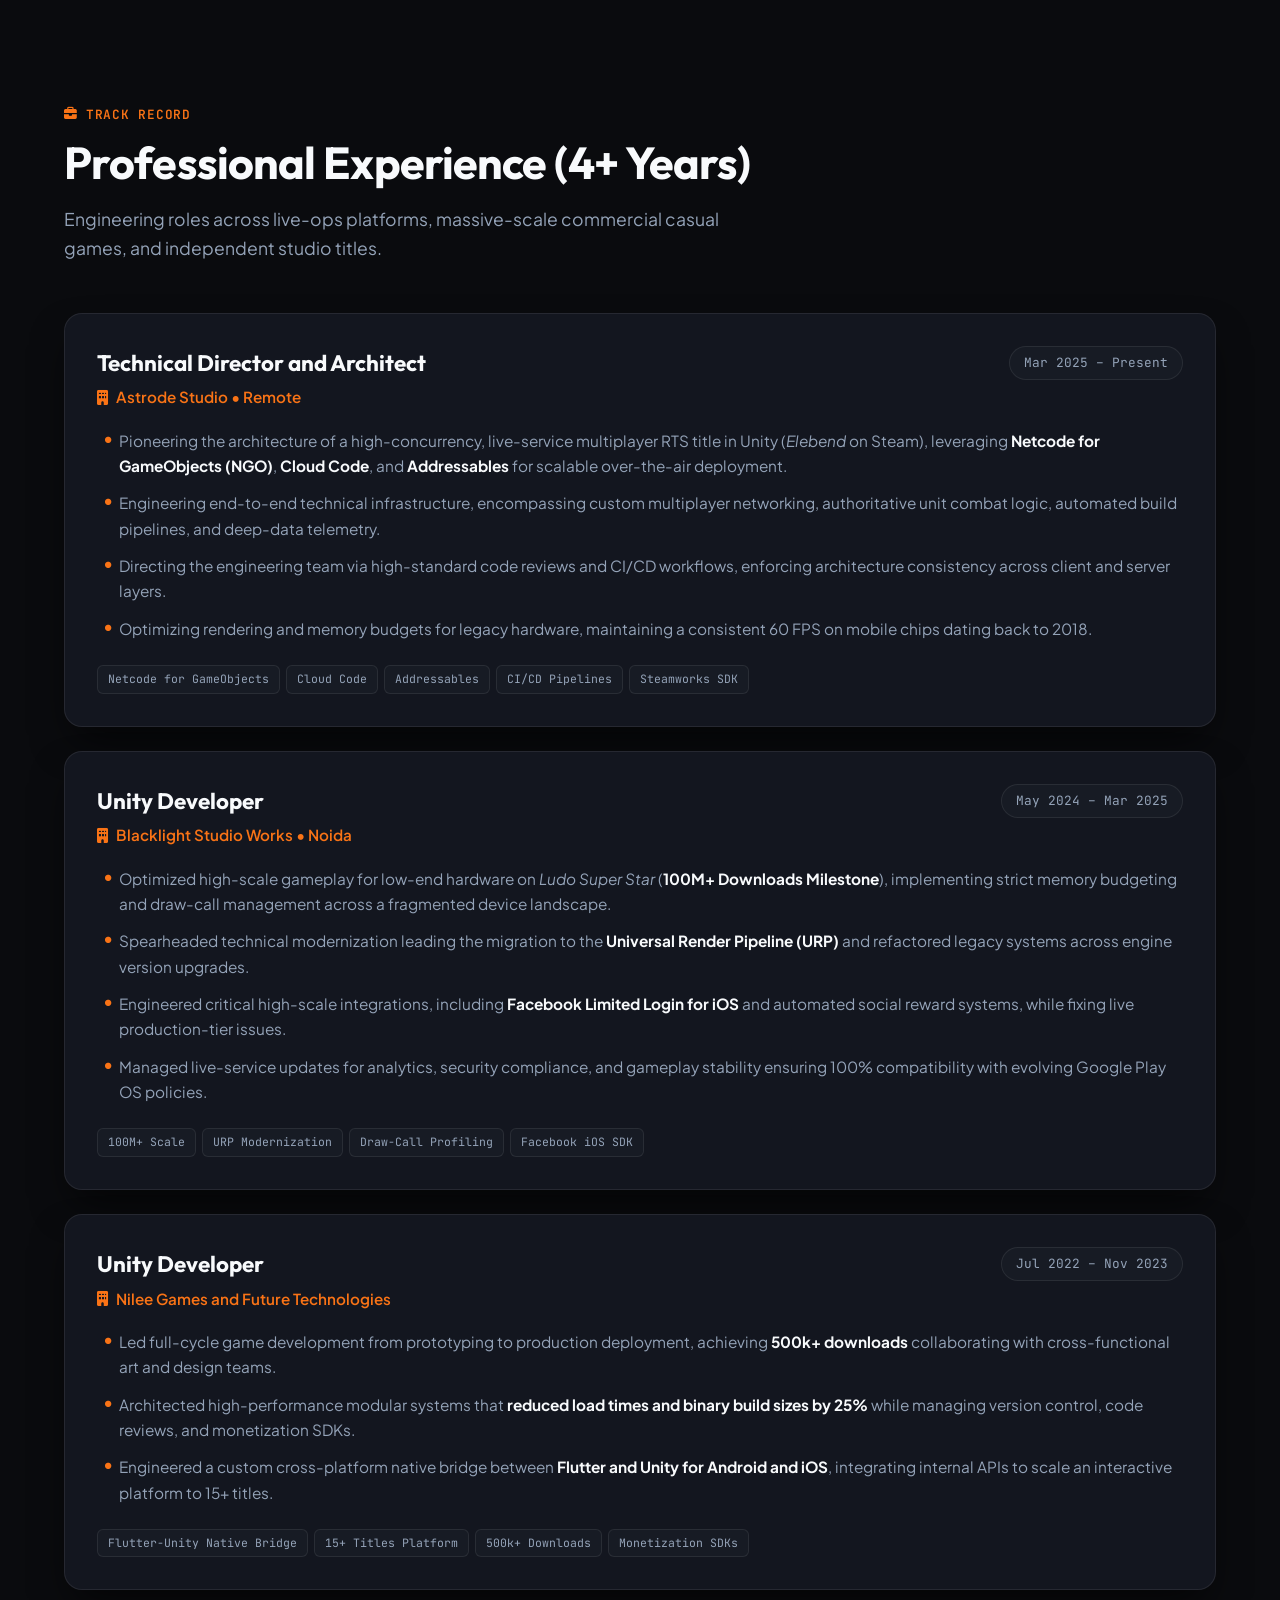
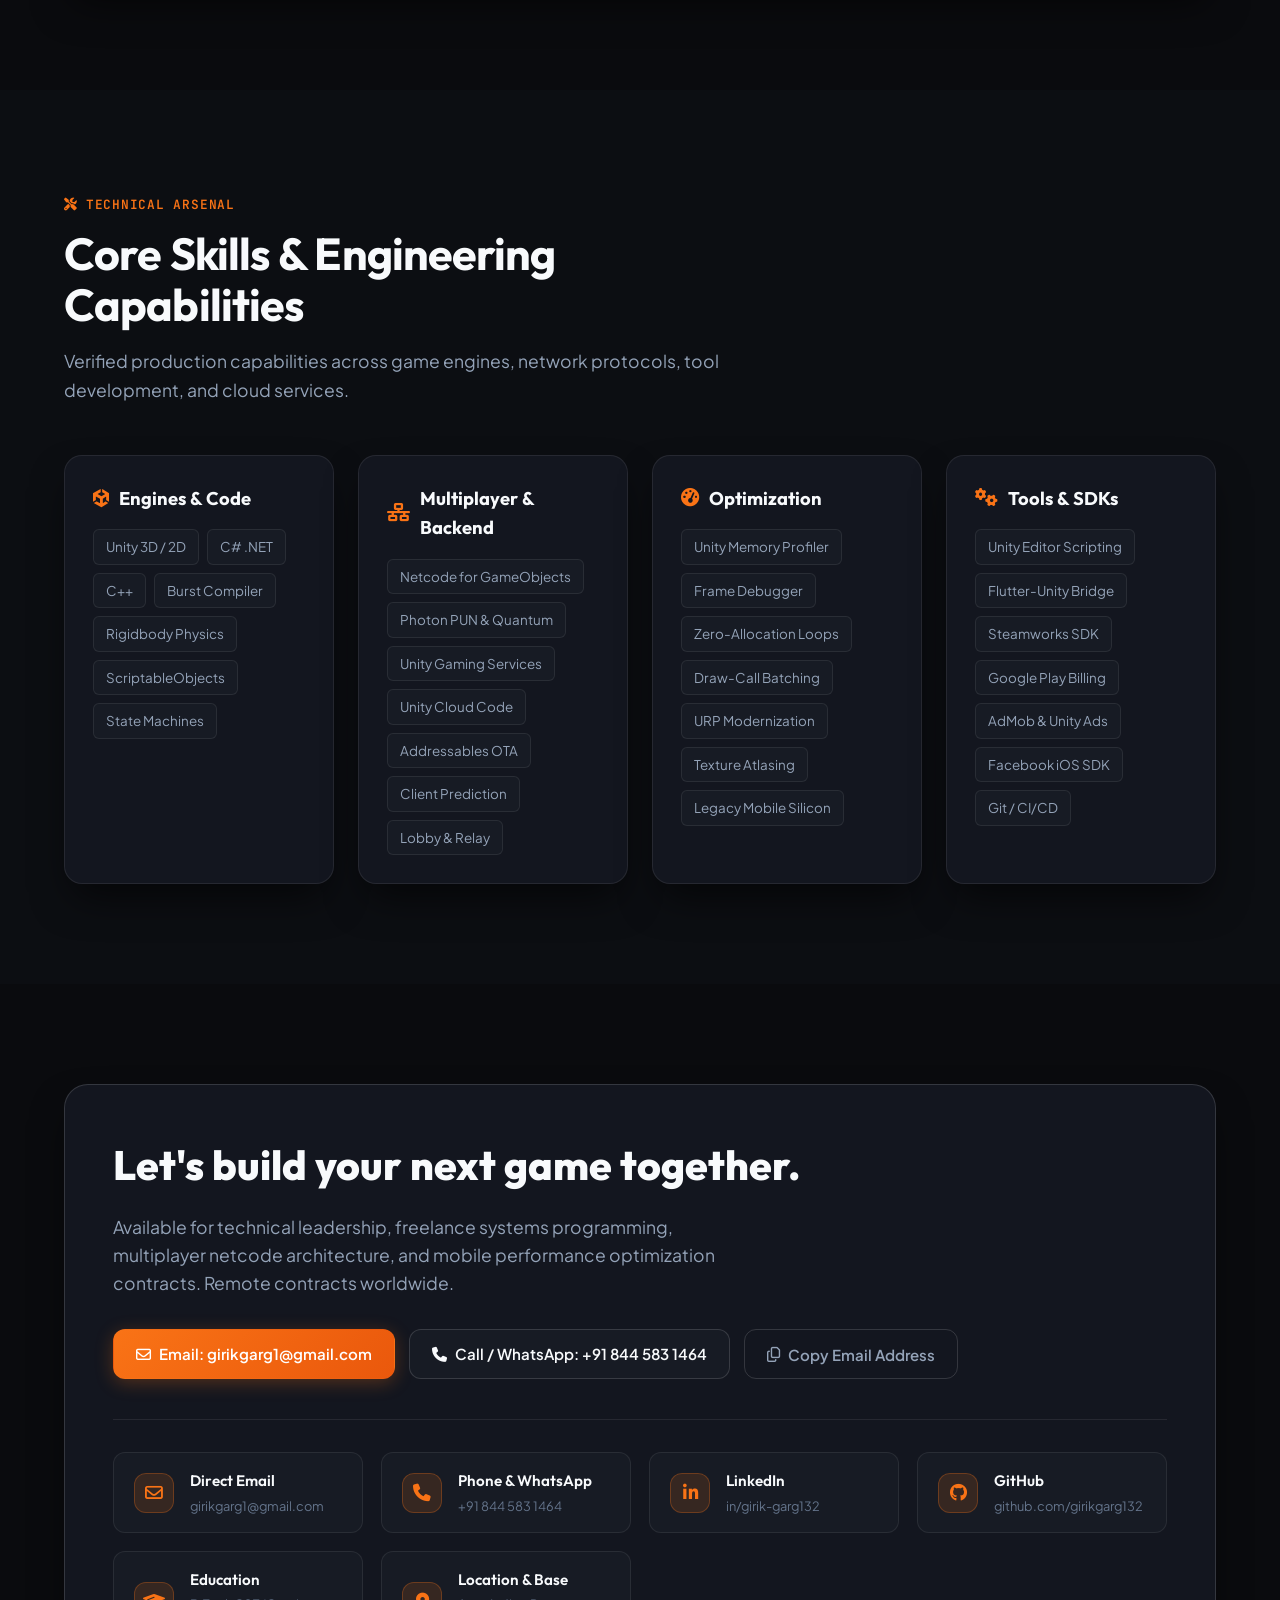
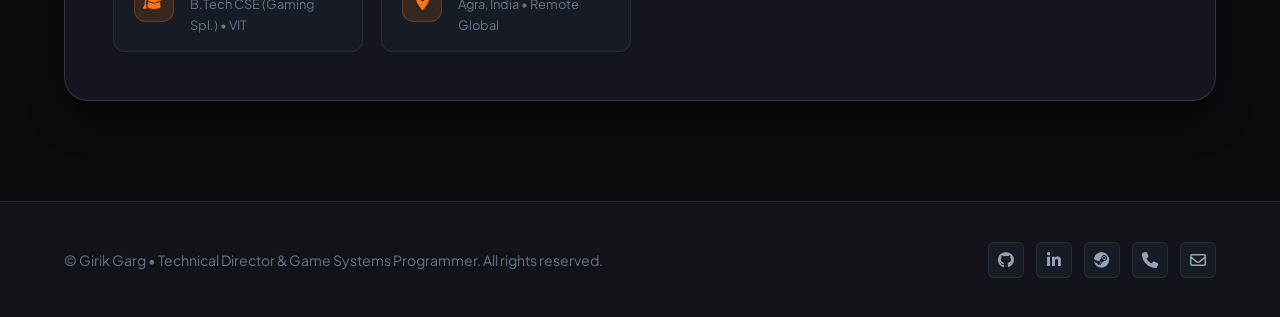
==== commit 9fc8d2a4: "Website complete overhaul" ====
--- a/index.html
+++ b/index.html
@@ -1,554 +1,781 @@
-<!DOCTYPE HTML>
-<!--
-	Read Only by HTML5 UP
-	html5up.net | @ajlkn
-	Free for personal and commercial use under the CCA 3.0 license (html5up.net/license)
--->
-<html>
-	<head>
-		<title>Girik Garg | Portfolio Website</title>
-		<meta charset="utf-8" />
-		<meta name="viewport" content="width=device-width, initial-scale=1, user-scalable=no" />
-        <link rel="stylesheet" href="https://cdnjs.cloudflare.com/ajax/libs/font-awesome/6.4.2/css/all.min.css" integrity="sha512-z3gLpd7yknf1YoNbCzqRKc4qyor8gaKU1qmn+CShxbuBusANI9QpRohGBreCFkKxLhei6S9CQXFEbbKuqLg0DA==" crossorigin="anonymous" referrerpolicy="no-referrer" />
-		<link rel="stylesheet" href="assets/css/main.css" />
-	</head>
-	<body class="is-preload">
-
-		<!-- Header -->
-			<section id="header">
-				<header>
-					<span class="image avatar"><img src="images/avatar.png" alt="" /></span>
-					<h1 id="logo">Girik Garg</h1>
-					<p>
-                        Game Developer crafting virtual wonders,
-                        <br/>
-                        one line of code at a time
-                    </p>
-				</header>
-				<nav id="nav">
-					<ul>
-						<li><a href="#one" class="active">About</a></li>
-						<li><a href="#two">Things I Know</a></li>
-						<li><a href="#three">Professional Projects</a></li>
-						<li><a href="#four">Personal Projects</a></li>
-						<li><a href="#five">Contact</a></li>
-					</ul>
-				</nav>
-				<footer>
-					<ul class="icons">
-						<li><a href="https://www.linkedin.com/in/girik-garg132/" target="_blank" class="icon brands fa-linkedin"><span class="label">LinkedIn</span></a></li>
-						<li><a href="https://girik-garg.itch.io/" target="_blank" class="icon brands fa-itch-io"><span class="label">ItchIo</span></a></li>
-                        <li><a href="tel:+918445831464" target="_blank" class="icon solid style2 fa-phone"><span class="label">Phone</span></a></li>
-						<li><a href="mailto:girikgarg1@gmail.com" target="_blank" class="icon solid fa-envelope"><span class="label">Email</span></a></li>
-					</ul>
-				</footer>
-			</section>
-
-		<!-- Wrapper -->
-			<div id="wrapper">
-
-				<!-- Main -->
-					<div id="main">
-
-						<!-- One -->
-							<section id="one">
-								<!--<div class="image main" data-position="center">
-									<img src="images/banner.png" alt="" />
-								</div>-->
-								<div class="container">
-									<header class="major">
-										<h2>Game Developer</h2>
-										<p>Architect of Virtual Realities and <br>
-                                            Master of Interactive Imagination.</p>
-									</header>
-									<p>
-                                        Passionate about crafting captivating gaming experiences, I aspire to excel as a 
-                                        <b>Game Developer proficient in Unity development.</b> With a Computer Science degree and extensive Unity expertise, 
-                                        I specialize in mechanics, physics, and both 2D and 3D game development. Eager to learn and stay current, 
-                                        I contribute to Unity's community, shaping innovative, thrilling games.
-                                        <br><br>
-                                        Proficient in <b>multiplayer programming with Photon</b>, 
-                                        I adeptly implement <b>APIs for diverse functionalities</b>, 
-                                        including ads, in-app purchases, and analytics to optimize user experience.
-                                    </p>
-								</div>
-							</section>
-
-						<!-- Two -->
-							<section id="two">
-								<div class="container">
-									<h3>Things I Know</h3>
-                                    <br><br>
-									<ul class="feature-icons">
-										<li class="icon solid fa-code">C++</li>
-										<li class="icon brands fa-unity">Unity Engine</li>
-										<li class="icon solid fa-money-check-dollar">IAP, Ad monetization</li>
-										<li class="icon solid fa-users">Multiplayer Programming</li>
-										<li class="icon solid fa-screwdriver-wrench">Tool Development</li>
-										<li class="icon solid fa-book">Documentation</li>
-									</ul>
-								</div>
-							</section>
-
-						<!-- Three -->
-							<section id="three">
-								<div class="container">
-									<h3>Professional Projects</h3>
-                                    <br>
-									<div class="features">
-										<article>
-											<a href="https://store.steampowered.com/app/4525340/Elebend/" target="_blank" class="image"><img src="images/Elebend Header.jpg" alt="" /></a>
-											<div class="inner">
-												<h4><a href="https://store.steampowered.com/app/4525340/Elebend/" target="_blank">Elebend</a></h4>
-												<p>Elebend is an elemental RTS by Astrode Studio built for PC and Mobile. This portfolio piece highlights cross-platform architecture, blending lane-based strategy with real-time mana mechanics for competitive play.</p>
-											</div>
-										</article>
-										<article>
-											<a href="https://play.google.com/store/apps/details?id=com.blacklightsw.ludo" target="_blank" class="image"><img src="images/Ludo.png" alt="" /></a>
-											<div class="inner">
-												<h4><a href="https://play.google.com/store/apps/details?id=com.blacklightsw.ludo" target="_blank">Ludo Super Star</a></h4>
-												<p>Ludo SuperStar features a high-performance UI/UX design optimized for massive scale. Developed by BlackLight Studio Works, it integrates intuitive navigation for real-time multiplayer, social features, and Blitz modes. The interface balances complex live-service elements—like voice chat and social syncing—with a clean, user-centric layout that supports a seamless experience for 100M+ users.</p>
-											</div>
-										</article>
-										<article>
-											<a href="https://tinyurl.com/bhide-scooter-race" target="_blank" class="image"><img src="images/Bhide Scooter Race.webp" alt="" /></a>
-											<div class="inner">
-												<h4><a href="https://tinyurl.com/bhide-scooter-race" target="_blank">Bhide Scooter Race</a></h4>
-												<p>Trending game where players embody bhide riding a scooter, navigating tough terrains, collecting coins for upgrades, and unlocking characters/terrains. Fast-paced, strategic race for victory</p>
-											</div>
-										</article>
-										<article>
-											<a href="" class="image"><img src="images/locked.jpg" alt="" /></a>
-											<div class="inner">
-												<h4><a href="">Unreleased Game</a></h4>
-												<p>It is a mobile gaming platform that offers a diverse collection of skill-based games. Players can engage in a variety of exciting games across genres, competing with opponents to showcase their skills and achieve high scores. The platform provides a competitive and entertaining gaming experience for users of all ages.</p>
-											</div>
-										</article>
-									</div>
-								</div>
-							</section>
-                        
-                        <!-- Four -->
-							<section id="four">
-								<div class="container">
-									<h3>Personal Projects</h3>
-                                    <br>
-									<div class="features">
-										<article>
-											<a href="https://girik-garg.itch.io/bolts-and-bullets" target="_blank" class="image"><img src="images/Bolts And Bullets.png" alt="" /></a>
-											<div class="inner">
-												<h4><a href="https://girik-garg.itch.io/bolts-and-bullets" target="_blank">Bolts and Bullets</a></h4>
-												<p>A top-down 2D shooting game with a robotic post-apocalyptic theme</p>
-											</div>
-										</article>
-										<article>
-											<a href="https://girik-garg.itch.io/tower-bizzare-adventure" target="_blank" class="image"><img src="images/Tower Bizzare Adventure.png" alt="" /></a>
-											<div class="inner">
-												<h4><a href="https://girik-garg.itch.io/tower-bizzare-adventure" target="_blank">TOWER BIZZARE ADVENTURE</a></h4>
-												<p>A Tower Defence game where player need to stop enemies from reaching the King</p>
-											</div>
-										</article>
-										<article>
-											<a href="https://dragoryu.itch.io/platform-factory" target="_blank" class="image"><img src="images/Platform Factory.png" alt="" /></a>
-											<div class="inner">
-												<h4><a href="https://dragoryu.itch.io/platform-factory" target="_blank">Platform Factory</a></h4>
-												<p>A Side Scroller 2D Endless survival game where you have to create and align platforms to ensure your survival.</p>
-											</div>
-										</article>
-										<article>
-											<a href="https://robok9.itch.io/hell-racer" target="_blank" class="image"><img src="images/Hell Racer.png" alt="" /></a>
-											<div class="inner">
-												<h4><a href="https://robok9.itch.io/hell-racer" target="_blank">Hell Racer</a></h4>
-												<p>Inspired by chrome's dinosaur game you need to dodge the incoming monsters and make your way up to heaven.</p>
-											</div>
-										</article>
-										<article>
-											<a href="https://girik-garg.itch.io/object-creation-game" target="_blank" class="image"><img src="images/Object Creation Game.png" alt="" /></a>
-											<div class="inner">
-												<h4><a href="https://girik-garg.itch.io/object-creation-game" target="_blank">Object Creation Game</a></h4>
-												<p>A VR Game where you will be provided with parts of an object and you need to complete the object.</p>
-											</div>
-										</article>
-									</div>
-								</div>
-							</section>
-
-						<!-- Five -->
-							<section id="five">
-								<div class="container">
-									<h3>Contact Me</h3>
-									<form method="POST" action="https://api.web3forms.com/submit">
-										<input type="hidden" name="access_key" value="b02dd5d3-4bc2-4a1b-9339-7e2bfa0473e2">
-										<div class="row gtr-uniform">
-											<div class="col-6 col-12-xsmall"><input type="text" name="name" id="name" placeholder="Name" /></div>
-											<div class="col-6 col-12-xsmall"><input type="email" name="email" id="email" placeholder="Email" /></div>
-											<div class="col-12"><input type="text" name="subject" id="subject" placeholder="Subject" /></div>
-											<div class="col-12"><textarea name="message" id="message" placeholder="Message" rows="6"></textarea></div>
-											<div class="h-captcha" data-captcha="true"></div>
-											<div class="col-12">
-												<ul class="actions">
-													<li><input type="submit" class="primary" value="Send Message" /></li>
-													<li><input type="reset" value="Reset Form" /></li>
-												</ul>
-											</div>
-										</div>
-									</form>
-								</div>
-							</section>
-
-						<!-- Five -->
-						<!--
-							<section id="five">
-								<div class="container">
-									<h3>Elements</h3>
-
-									<section>
-										<h4>Text</h4>
-										<p>This is <b>bold</b> and this is <strong>strong</strong>. This is <i>italic</i> and this is <em>emphasized</em>.
-										This is <sup>superscript</sup> text and this is <sub>subscript</sub> text.
-										This is <u>underlined</u> and this is code: <code>for (;;) { ... }</code>. Finally, <a href="#">this is a link</a>.</p>
-										<hr />
-										<header>
-											<h4>Heading with a Subtitle</h4>
-											<p>Lorem ipsum dolor sit amet nullam id egestas urna aliquam</p>
-										</header>
-										<p>Nunc lacinia ante nunc ac lobortis. Interdum adipiscing gravida odio porttitor sem non mi integer non faucibus ornare mi ut ante amet placerat aliquet. Volutpat eu sed ante lacinia sapien lorem accumsan varius montes viverra nibh in adipiscing blandit tempus accumsan.</p>
-										<header>
-											<h5>Heading with a Subtitle</h5>
-											<p>Lorem ipsum dolor sit amet nullam id egestas urna aliquam</p>
-										</header>
-										<p>Nunc lacinia ante nunc ac lobortis. Interdum adipiscing gravida odio porttitor sem non mi integer non faucibus ornare mi ut ante amet placerat aliquet. Volutpat eu sed ante lacinia sapien lorem accumsan varius montes viverra nibh in adipiscing blandit tempus accumsan.</p>
-										<hr />
-										<h2>Heading Level 2</h2>
-										<h3>Heading Level 3</h3>
-										<h4>Heading Level 4</h4>
-										<h5>Heading Level 5</h5>
-										<h6>Heading Level 6</h6>
-										<hr />
-										<h5>Blockquote</h5>
-										<blockquote>Fringilla nisl. Donec accumsan interdum nisi, quis tincidunt felis sagittis eget tempus euismod. Vestibulum ante ipsum primis in faucibus vestibulum. Blandit adipiscing eu felis iaculis volutpat ac adipiscing accumsan faucibus. Vestibulum ante ipsum primis in faucibus lorem ipsum dolor sit amet nullam adipiscing eu felis.</blockquote>
-										<h5>Preformatted</h5>
-										<pre><code>i = 0;
-
-while (!deck.isInOrder()) {
-    print 'Iteration ' + i;
-    deck.shuffle();
-    i++;
-}
-
-print 'It took ' + i + ' iterations to sort the deck.';</code></pre>
-									</section>
-
-									<section>
-										<h4>Lists</h4>
-										<div class="row">
-											<div class="col-6 col-12-xsmall">
-												<h5>Unordered</h5>
-												<ul>
-													<li>Dolor pulvinar etiam magna etiam.</li>
-													<li>Sagittis adipiscing lorem eleifend.</li>
-													<li>Felis enim feugiat dolore viverra.</li>
-												</ul>
-												<h5>Alternate</h5>
-												<ul class="alt">
-													<li>Dolor pulvinar etiam magna etiam.</li>
-													<li>Sagittis adipiscing lorem eleifend.</li>
-													<li>Felis enim feugiat dolore viverra.</li>
-												</ul>
-											</div>
-											<div class="col-6 col-12-xsmall">
-												<h5>Ordered</h5>
-												<ol>
-													<li>Dolor pulvinar etiam magna etiam.</li>
-													<li>Etiam vel felis at lorem sed viverra.</li>
-													<li>Felis enim feugiat dolore viverra.</li>
-													<li>Dolor pulvinar etiam magna etiam.</li>
-													<li>Etiam vel felis at lorem sed viverra.</li>
-													<li>Felis enim feugiat dolore viverra.</li>
-												</ol>
-												<h5>Icons</h5>
-												<ul class="icons">
-													<li><a href="#" class="icon brands fa-twitter"><span class="label">Twitter</span></a></li>
-													<li><a href="#" class="icon brands fa-facebook-f"><span class="label">Facebook</span></a></li>
-													<li><a href="#" class="icon brands fa-instagram"><span class="label">Instagram</span></a></li>
-													<li><a href="#" class="icon brands fa-github"><span class="label">Github</span></a></li>
-													<li><a href="#" class="icon brands fa-dribbble"><span class="label">Dribbble</span></a></li>
-													<li><a href="#" class="icon brands fa-tumblr"><span class="label">Tumblr</span></a></li>
-												</ul>
-											</div>
-										</div>
-										<h5>Actions</h5>
-										<ul class="actions">
-											<li><a href="#" class="button primary">Default</a></li>
-											<li><a href="#" class="button">Default</a></li>
-											<li><a href="#" class="button alt">Default</a></li>
-										</ul>
-										<ul class="actions small">
-											<li><a href="#" class="button primary small">Small</a></li>
-											<li><a href="#" class="button small">Small</a></li>
-											<li><a href="#" class="button alt small">Small</a></li>
-										</ul>
-										<div class="row">
-											<div class="col-3 col-6-medium col-12-xsmall">
-												<ul class="actions stacked">
-													<li><a href="#" class="button primary">Default</a></li>
-													<li><a href="#" class="button">Default</a></li>
-													<li><a href="#" class="button alt">Default</a></li>
-												</ul>
-											</div>
-											<div class="col-3 col-6 col-12-xsmall">
-												<ul class="actions stacked">
-													<li><a href="#" class="button primary small">Small</a></li>
-													<li><a href="#" class="button small">Small</a></li>
-													<li><a href="#" class="button alt small">Small</a></li>
-												</ul>
-											</div>
-											<div class="col-3 col-6-medium col-12-xsmall">
-												<ul class="actions stacked">
-													<li><a href="#" class="button primary fit">Default</a></li>
-													<li><a href="#" class="button fit">Default</a></li>
-													<li><a href="#" class="button alt fit">Default</a></li>
-												</ul>
-											</div>
-											<div class="col-3 col-6-medium col-12-xsmall">
-												<ul class="actions stacked">
-													<li><a href="#" class="button primary small fit">Small</a></li>
-													<li><a href="#" class="button small fit">Small</a></li>
-													<li><a href="#" class="button alt small fit">Small</a></li>
-												</ul>
-											</div>
-										</div>
-									</section>
-
-									<section>
-										<h4>Table</h4>
-										<h5>Default</h5>
-										<div class="table-wrapper">
-											<table>
-												<thead>
-													<tr>
-														<th>Name</th>
-														<th>Description</th>
-														<th>Price</th>
-													</tr>
-												</thead>
-												<tbody>
-													<tr>
-														<td>Item One</td>
-														<td>Ante turpis integer aliquet porttitor.</td>
-														<td>29.99</td>
-													</tr>
-													<tr>
-														<td>Item Two</td>
-														<td>Vis ac commodo adipiscing arcu aliquet.</td>
-														<td>19.99</td>
-													</tr>
-													<tr>
-														<td>Item Three</td>
-														<td> Morbi faucibus arcu accumsan lorem.</td>
-														<td>29.99</td>
-													</tr>
-													<tr>
-														<td>Item Four</td>
-														<td>Vitae integer tempus condimentum.</td>
-														<td>19.99</td>
-													</tr>
-													<tr>
-														<td>Item Five</td>
-														<td>Ante turpis integer aliquet porttitor.</td>
-														<td>29.99</td>
-													</tr>
-												</tbody>
-												<tfoot>
-													<tr>
-														<td colspan="2"></td>
-														<td>100.00</td>
-													</tr>
-												</tfoot>
-											</table>
-										</div>
-
-										<h5>Alternate</h5>
-										<div class="table-wrapper">
-											<table class="alt">
-												<thead>
-													<tr>
-														<th>Name</th>
-														<th>Description</th>
-														<th>Price</th>
-													</tr>
-												</thead>
-												<tbody>
-													<tr>
-														<td>Item One</td>
-														<td>Ante turpis integer aliquet porttitor.</td>
-														<td>29.99</td>
-													</tr>
-													<tr>
-														<td>Item Two</td>
-														<td>Vis ac commodo adipiscing arcu aliquet.</td>
-														<td>19.99</td>
-													</tr>
-													<tr>
-														<td>Item Three</td>
-														<td> Morbi faucibus arcu accumsan lorem.</td>
-														<td>29.99</td>
-													</tr>
-													<tr>
-														<td>Item Four</td>
-														<td>Vitae integer tempus condimentum.</td>
-														<td>19.99</td>
-													</tr>
-													<tr>
-														<td>Item Five</td>
-														<td>Ante turpis integer aliquet porttitor.</td>
-														<td>29.99</td>
-													</tr>
-												</tbody>
-												<tfoot>
-													<tr>
-														<td colspan="2"></td>
-														<td>100.00</td>
-													</tr>
-												</tfoot>
-											</table>
-										</div>
-									</section>
-
-									<section>
-										<h4>Buttons</h4>
-										<ul class="actions">
-											<li><a href="#" class="button primary">Primary</a></li>
-											<li><a href="#" class="button">Default</a></li>
-											<li><a href="#" class="button alt">Alternate</a></li>
-										</ul>
-										<ul class="actions">
-											<li><a href="#" class="button primary large">Large</a></li>
-											<li><a href="#" class="button">Default</a></li>
-											<li><a href="#" class="button alt small">Small</a></li>
-										</ul>
-										<ul class="actions fit">
-											<li><a href="#" class="button primary fit">Fit</a></li>
-											<li><a href="#" class="button fit">Fit</a></li>
-											<li><a href="#" class="button alt fit">Fit</a></li>
-										</ul>
-										<ul class="actions fit small">
-											<li><a href="#" class="button primary fit small">Fit + Small</a></li>
-											<li><a href="#" class="button fit small">Fit + Small</a></li>
-											<li><a href="#" class="button alt fit small">Fit + Small</a></li>
-										</ul>
-										<ul class="actions">
-											<li><a href="#" class="button primary icon solid fa-download">Icon</a></li>
-											<li><a href="#" class="button icon solid fa-download">Icon</a></li>
-											<li><a href="#" class="button alt icon solid fa-check">Icon</a></li>
-										</ul>
-										<ul class="actions">
-											<li><span class="button primary disabled">Primary</span></li>
-											<li><span class="button disabled">Default</span></li>
-											<li><span class="button alt disabled">Alternate</span></li>
-										</ul>
-									</section>
-
-									<section>
-										<h4>Form</h4>
-										<form method="post" action="#">
-											<div class="row gtr-uniform">
-												<div class="col-6 col-12-xsmall">
-													<input type="text" name="demo-name" id="demo-name" value="" placeholder="Name" />
-												</div>
-												<div class="col-6 col-12-xsmall">
-													<input type="email" name="demo-email" id="demo-email" value="" placeholder="Email" />
-												</div>
-												<div class="col-12">
-													<select name="demo-category" id="demo-category">
-														<option value="">- Category -</option>
-														<option value="1">Manufacturing</option>
-														<option value="1">Shipping</option>
-														<option value="1">Administration</option>
-														<option value="1">Human Resources</option>
-													</select>
-												</div>
-												<div class="col-4 col-12-medium">
-													<input type="radio" id="demo-priority-low" name="demo-priority" checked>
-													<label for="demo-priority-low">Low Priority</label>
-												</div>
-												<div class="col-4 col-12-medium">
-													<input type="radio" id="demo-priority-normal" name="demo-priority">
-													<label for="demo-priority-normal">Normal Priority</label>
-												</div>
-												<div class="col-4 col-12-medium">
-													<input type="radio" id="demo-priority-high" name="demo-priority">
-													<label for="demo-priority-high">High Priority</label>
-												</div>
-												<div class="col-6 col-12-medium">
-													<input type="checkbox" id="demo-copy" name="demo-copy">
-													<label for="demo-copy">Email me a copy of this message</label>
-												</div>
-												<div class="col-6 col-12-medium">
-													<input type="checkbox" id="demo-human" name="demo-human" checked>
-													<label for="demo-human">I am a human and not a robot</label>
-												</div>
-												<div class="col-12">
-													<textarea name="demo-message" id="demo-message" placeholder="Enter your message" rows="6"></textarea>
-												</div>
-												<div class="col-12">
-													<ul class="actions">
-														<li><input type="submit" value="Send Message" /></li>
-														<li><input type="reset" value="Reset" class="alt" /></li>
-													</ul>
-												</div>
-											</div>
-										</form>
-									</section>
-
-									<section>
-										<h4>Image</h4>
-										<h5>Fit</h5>
-										<span class="image fit"><img src="images/banner.jpg" alt="" /></span>
-										<div class="box alt">
-											<div class="row gtr-50 gtr-uniform">
-												<div class="col-4"><span class="image fit"><img src="images/pic01.jpg" alt="" /></span></div>
-												<div class="col-4"><span class="image fit"><img src="images/pic02.jpg" alt="" /></span></div>
-												<div class="col-4"><span class="image fit"><img src="images/pic03.jpg" alt="" /></span></div>
-												<div class="col-4"><span class="image fit"><img src="images/pic02.jpg" alt="" /></span></div>
-												<div class="col-4"><span class="image fit"><img src="images/pic03.jpg" alt="" /></span></div>
-												<div class="col-4"><span class="image fit"><img src="images/pic01.jpg" alt="" /></span></div>
-												<div class="col-4"><span class="image fit"><img src="images/pic03.jpg" alt="" /></span></div>
-												<div class="col-4"><span class="image fit"><img src="images/pic01.jpg" alt="" /></span></div>
-												<div class="col-4"><span class="image fit"><img src="images/pic02.jpg" alt="" /></span></div>
-											</div>
-										</div>
-										<h5>Left &amp; Right</h5>
-										<p><span class="image left"><img src="images/avatar.jpg" alt="" /></span>Fringilla nisl. Donec accumsan interdum nisi, quis tincidunt felis sagittis eget. tempus euismod. Vestibulum ante ipsum primis in faucibus vestibulum. Blandit adipiscing eu felis iaculis volutpat ac adipiscing accumsan eu faucibus. Integer ac pellentesque praesent tincidunt felis sagittis eget. tempus euismod. Vestibulum ante ipsum primis in faucibus vestibulum. Blandit adipiscing eu felis iaculis volutpat ac adipiscing accumsan eu faucibus. Integer ac pellentesque praesent. Donec accumsan interdum nisi, quis tincidunt felis sagittis eget. tempus euismod. Vestibulum ante ipsum primis in faucibus vestibulum. Blandit adipiscing eu felis iaculis volutpat ac adipiscing accumsan eu faucibus. Integer ac pellentesque praesent tincidunt felis sagittis eget. tempus euismod. Vestibulum ante ipsum primis in faucibus vestibulum. Blandit adipiscing eu felis iaculis volutpat ac adipiscing accumsan eu faucibus. Integer ac pellentesque praesent.</p>
-										<p><span class="image right"><img src="images/avatar.jpg" alt="" /></span>Fringilla nisl. Donec accumsan interdum nisi, quis tincidunt felis sagittis eget. tempus euismod. Vestibulum ante ipsum primis in faucibus vestibulum. Blandit adipiscing eu felis iaculis volutpat ac adipiscing accumsan eu faucibus. Integer ac pellentesque praesent tincidunt felis sagittis eget. tempus euismod. Vestibulum ante ipsum primis in faucibus vestibulum. Blandit adipiscing eu felis iaculis volutpat ac adipiscing accumsan eu faucibus. Integer ac pellentesque praesent. Donec accumsan interdum nisi, quis tincidunt felis sagittis eget. tempus euismod. Vestibulum ante ipsum primis in faucibus vestibulum. Blandit adipiscing eu felis iaculis volutpat ac adipiscing accumsan eu faucibus. Integer ac pellentesque praesent tincidunt felis sagittis eget. tempus euismod. Vestibulum ante ipsum primis in faucibus vestibulum. Blandit adipiscing eu felis iaculis volutpat ac adipiscing accumsan eu faucibus. Integer ac pellentesque praesent.</p>
-									</section>
-
-								</div>
-							</section>
-						-->
-
-					</div>
-
-				<!-- Footer -->
-					<section id="footer">
-						<div class="container">
-							<ul class="copyright">
-								<li>&copy; Girik Garg. All rights reserved.</li>
-							</ul>
-						</div>
-					</section>
-
-			</div>
-
-		<!-- Scripts -->
-			<script src="assets/js/jquery.min.js"></script>
-			<script src="assets/js/jquery.scrollex.min.js"></script>
-			<script src="assets/js/jquery.scrolly.min.js"></script>
-			<script src="assets/js/browser.min.js"></script>
-			<script src="assets/js/breakpoints.min.js"></script>
-			<script src="assets/js/util.js"></script>
-			<script src="assets/js/main.js"></script>
-			<script src="https://web3forms.com/client/script.js" async defer></script>
-
-	</body>
-</html>+<!DOCTYPE html>
+<html lang="en">
+<head>
+  <meta charset="UTF-8">
+  <meta name="viewport" content="width=device-width, initial-scale=1.0">
+  <title>Girik Garg - Technical Director & Unity Systems Programmer</title>
+  <meta name="description" content="Portfolio of Girik Garg, Technical Director & Unity Systems Programmer with 4+ years of industry experience. Specializing in authoritative multiplayer, deterministic physics, and 60 FPS mobile optimization at 100M+ scale.">
+
+  <!-- Clean, Modern Typography -->
+  <link rel="preconnect" href="https://fonts.googleapis.com">
+  <link rel="preconnect" href="https://fonts.gstatic.com" crossorigin>
+  <link href="https://fonts.googleapis.com/css2?family=JetBrains+Mono:wght@500;600&family=Outfit:wght@600;700;800&family=Plus+Jakarta+Sans:wght@400;500;600;700&display=swap" rel="stylesheet">
+
+  <!-- Font Awesome Icons -->
+  <link rel="stylesheet" href="https://cdnjs.cloudflare.com/ajax/libs/font-awesome/6.5.1/css/all.min.css">
+
+  <!-- Main Stylesheet -->
+  <link rel="stylesheet" href="assets/css/portfolio.css">
+
+  <!-- Immediate Theme Initialization (prevents flash of wrong theme) -->
+  <script>
+    (function() {
+      var savedTheme = localStorage.getItem('girik_theme') || 'dark';
+      document.documentElement.setAttribute('data-theme', savedTheme);
+    })();
+  </script>
+</head>
+<body>
+
+  <!-- Top Navigation Bar -->
+  <header class="site-nav">
+    <div class="container nav-inner">
+      <a href="#hero" class="nav-brand">
+        <div class="brand-symbol">GG</div>
+        <div class="brand-details">
+          <span class="brand-name">Girik Garg</span>
+          <span class="brand-role">Game Systems Programmer</span>
+        </div>
+      </a>
+
+      <ul class="nav-links">
+        <li><a href="#hero" class="nav-link active">Home</a></li>
+        <li><a href="#projects" class="nav-link">Projects</a></li>
+        <li><a href="#architecture" class="nav-link">Architecture</a></li>
+        <li><a href="#experience" class="nav-link">Experience</a></li>
+        <li><a href="#skills" class="nav-link">Skills</a></li>
+        <li><a href="#contact" class="nav-link">Contact</a></li>
+      </ul>
+
+      <div class="nav-cta-group">
+        <button id="theme-toggle-btn" class="theme-toggle-btn" aria-label="Toggle Day / Night Mode" title="Toggle Day / Night Mode">
+          <i class="fa-solid fa-sun icon-sun"></i>
+          <i class="fa-solid fa-moon icon-moon"></i>
+        </button>
+        <a href="#contact" class="btn btn-primary btn-sm">Get In Touch</a>
+        <button class="mobile-toggle" aria-label="Toggle navigation menu">
+          <i class="fa-solid fa-bars"></i>
+        </button>
+      </div>
+    </div>
+  </header>
+
+  <!-- Hero Section -->
+  <section id="hero" class="hero">
+    <div class="container">
+      <div class="hero-grid">
+        
+        <!-- Left: Introduction -->
+        <div class="hero-content">
+          <div class="hero-status-pill">
+            <span class="status-dot-pulse"></span>
+            <span>Available for Technical Leadership & Client Projects</span>
+          </div>
+
+          <h1 class="hero-headline">
+            Crafting high-scale game systems, <span class="text-gradient">authoritative multiplayer</span> & playable worlds.
+          </h1>
+
+          <p class="hero-lead">
+            Hi, I'm <strong>Girik Garg</strong> - Technical Director & Unity Systems Programmer with 4+ years of industry experience. Leading engineering for <em>Elebend</em> (Steam & Mobile RTS) and previously scaled <em>Ludo Super Star</em> to <strong>100M+ downloads</strong>.
+          </p>
+
+          <p class="hero-bio">
+            I specialize in building deterministic multiplayer architectures, zero-allocation C# memory pipelines, and locking 60 FPS on low-end mobile hardware. Proficient in <strong>Netcode for GameObjects (NGO)</strong>, <strong>Photon PUN</strong>, Universal Render Pipeline (URP), and over-the-air Addressables deployment.
+          </p>
+
+          <div class="hero-actions">
+            <a href="#projects" class="btn btn-primary">
+              <i class="fa-solid fa-gamepad"></i> Explore Shipped Games
+            </a>
+            <a href="#contact" class="btn btn-secondary">
+              <i class="fa-regular fa-envelope"></i> Let's Talk
+            </a>
+            <button class="btn btn-outline btn-copy-email">
+              <i class="fa-regular fa-copy"></i> Copy Email
+            </button>
+          </div>
+        </div>
+
+        <!-- Right: Profile Card -->
+        <div class="hero-portrait-card">
+          <div class="portrait-photo-box">
+            <img src="images/avatar.png" alt="Girik Garg - Technical Director & Game Programmer" class="portrait-photo">
+          </div>
+          <div class="portrait-meta-info">
+            <h3 class="portrait-meta-name">Girik Garg</h3>
+            <p class="portrait-meta-role">Technical Director • Astrode Studio</p>
+            <div class="portrait-quick-badges">
+              <span class="portrait-tag">Unity 3D & C#</span>
+              <span class="portrait-tag">Netcode & Photon</span>
+              <span class="portrait-tag">100M+ Scale</span>
+              <span class="portrait-tag">Agra, India</span>
+            </div>
+          </div>
+        </div>
+
+      </div>
+
+      <!-- Quick Metrics Banner -->
+      <div class="metrics-grid">
+        <div class="metric-card">
+          <div class="metric-value">100M<span>+</span></div>
+          <div class="metric-label">Mobile Players Reached Worldwide</div>
+        </div>
+        <div class="metric-card">
+          <div class="metric-value">4<span>+</span></div>
+          <div class="metric-label">Years in Professional Game Dev</div>
+        </div>
+        <div class="metric-card">
+          <div class="metric-value">15<span>+</span></div>
+          <div class="metric-label">Commercial & Indie Titles Shipped</div>
+        </div>
+        <div class="metric-card">
+          <div class="metric-value">60<span>FPS</span></div>
+          <div class="metric-label">High-Performance Mobile Profiling</div>
+        </div>
+      </div>
+
+    </div>
+  </section>
+
+  <!-- Projects Section (Cinematic Cards) -->
+  <section id="projects" class="section">
+    <div class="container">
+      
+      <div class="section-header">
+        <span class="section-tag"><i class="fa-solid fa-cube"></i> Portfolio Showcase</span>
+        <h2 class="section-title">Shipped Titles & Case Studies</h2>
+        <p class="section-subtitle">
+          Commercial studio titles, massive live-ops ecosystems, and indie prototypes. Click any card to explore its dedicated deep-dive case study with gameplay video breakdowns.
+        </p>
+      </div>
+
+      <!-- Category Filter -->
+      <div class="projects-filter-bar">
+        <div class="filter-group">
+          <button class="filter-btn active" data-filter="all">All Projects (8)</button>
+          <button class="filter-btn" data-filter="commercial">Commercial & Studio (4)</button>
+          <button class="filter-btn" data-filter="indie">Indie & Prototypes (4)</button>
+        </div>
+      </div>
+
+      <!-- Projects Grid -->
+      <div class="projects-grid">
+
+        <!-- 1. Elebend -->
+        <a href="projects/elebend.html" class="project-card" data-category="commercial">
+          <div class="project-thumb-box">
+            <img src="images/Elebend Header.jpg" alt="Elebend RTS" class="project-thumb">
+          </div>
+          <div class="project-card-body">
+            <div class="project-card-top-meta">
+              <span class="badge-pill badge-theme-accent">STEAM / PC & MOBILE</span>
+            </div>
+            <div class="project-title-row">
+              <h3 class="project-title">Elebend: Elemental RTS</h3>
+              <i class="fa-solid fa-arrow-up-right-from-square" style="color: var(--text-muted); font-size: 0.9rem;"></i>
+            </div>
+            <p class="project-card-desc">
+              High-concurrency elemental RTS by Astrode Studio. Engineered with authoritative Netcode for GameObjects (NGO), Cloud Code backend, Addressables over-the-air content, and fluid mana physics.
+            </p>
+            <div class="project-tags-strip">
+              <span class="tech-tag">Netcode (NGO)</span>
+              <span class="tech-tag">Cloud Code</span>
+              <span class="tech-tag">Addressables</span>
+              <span class="tech-tag">Cross-Platform</span>
+            </div>
+            <div class="project-card-footer">
+              <span class="case-study-cta">Read Case Study & Video <i class="fa-solid fa-arrow-right"></i></span>
+              <div class="card-store-links">
+                <span onclick="event.stopPropagation(); window.open('https://store.steampowered.com/app/4525340/Elebend/', '_blank');" class="ext-store-link" title="Steam Store">
+                  <i class="fa-brands fa-steam"></i>
+                </span>
+                <span onclick="event.stopPropagation(); window.open('https://play.google.com/store/apps/details?id=com.AstrodeStudio.Elebend', '_blank');" class="ext-store-link" title="Google Play Store">
+                  <i class="fa-brands fa-google-play"></i>
+                </span>
+              </div>
+            </div>
+          </div>
+        </a>
+
+        <!-- 2. Ludo Super Star -->
+        <a href="projects/ludo-superstar.html" class="project-card" data-category="commercial">
+          <div class="project-thumb-box">
+            <img src="images/Ludo.png" alt="Ludo Super Star" class="project-thumb">
+          </div>
+          <div class="project-card-body">
+            <div class="project-card-top-meta">
+              <span class="badge-pill badge-theme-accent">100M+ DOWNLOADS</span>
+            </div>
+            <div class="project-title-row">
+              <h3 class="project-title">Ludo Super Star</h3>
+              <i class="fa-solid fa-arrow-up-right-from-square" style="color: var(--text-muted); font-size: 0.9rem;"></i>
+            </div>
+            <p class="project-card-desc">
+              High-performance modernization and live-service engineering by Blacklight Studio Works. Spearheaded URP migration, memory profiling, and social SDK integrations serving millions of concurrent players.
+            </p>
+            <div class="project-tags-strip">
+              <span class="tech-tag">100M+ Scale</span>
+              <span class="tech-tag">URP Modernization</span>
+              <span class="tech-tag">Memory Profiler</span>
+              <span class="tech-tag">Social SDKs</span>
+            </div>
+            <div class="project-card-footer">
+              <span class="case-study-cta">Read Case Study & Video <i class="fa-solid fa-arrow-right"></i></span>
+              <div class="card-store-links">
+                <span onclick="event.stopPropagation(); window.open('https://play.google.com/store/apps/details?id=com.blacklightsw.ludo', '_blank');" class="ext-store-link" title="Google Play Store">
+                  <i class="fa-brands fa-google-play"></i>
+                </span>
+                <span onclick="event.stopPropagation(); window.open('https://apps.apple.com/us/app/ludo-superstar/id1314264574', '_blank');" class="ext-store-link" title="Apple App Store">
+                  <i class="fa-brands fa-apple"></i>
+                </span>
+              </div>
+            </div>
+          </div>
+        </a>
+
+        <!-- 3. Bhide Scooter Race -->
+        <a href="projects/bhide-scooter-race.html" class="project-card" data-category="commercial">
+          <div class="project-thumb-box">
+            <img src="images/Bhide Scooter Race.webp" alt="Bhide Scooter Race" class="project-thumb">
+          </div>
+          <div class="project-card-body">
+            <div class="project-card-top-meta">
+              <span class="badge-pill badge-theme-accent">PHOTON PVP</span>
+            </div>
+            <div class="project-title-row">
+              <h3 class="project-title">Bhide Scooter Race</h3>
+              <i class="fa-solid fa-arrow-up-right-from-square" style="color: var(--text-muted); font-size: 0.9rem;"></i>
+            </div>
+            <p class="project-card-desc">
+              Real-time multiplayer 2D racing game using Photon framework. Features synchronized PvP networking, 2D Rigidbody suspension physics, in-game virtual economy, and responsive UGUI.
+            </p>
+            <div class="project-tags-strip">
+              <span class="tech-tag">Photon PUN</span>
+              <span class="tech-tag">WheelJoint2D</span>
+              <span class="tech-tag">IAP & Ads</span>
+              <span class="tech-tag">2D Physics</span>
+            </div>
+            <div class="project-card-footer">
+              <span class="case-study-cta">Read Case Study & Video <i class="fa-solid fa-arrow-right"></i></span>
+              <div class="card-store-links">
+                <span onclick="event.stopPropagation(); window.open('https://play.google.com/store/apps/details?id=com.neelamediatech.bhidescooterrace', '_blank');" class="ext-store-link" title="Google Play Store">
+                  <i class="fa-brands fa-google-play"></i>
+                </span>
+                <span onclick="event.stopPropagation(); window.open('https://apps.apple.com/app/bhide-scooter-race/id6446998597', '_blank');" class="ext-store-link" title="Apple App Store">
+                  <i class="fa-brands fa-apple"></i>
+                </span>
+              </div>
+            </div>
+          </div>
+        </a>
+
+        <!-- 4. TMKOC Clubhouse -->
+        <a href="projects/tmkoc-clubhouse.html" class="project-card" data-category="commercial">
+          <div class="project-thumb-box">
+            <img src="images/tmkoc-clubhouse-banner.jpg" alt="TMKOC Clubhouse Platform" class="project-thumb">
+          </div>
+          <div class="project-card-body">
+            <div class="project-card-top-meta">
+              <span class="badge-pill badge-theme-accent">15+ TITLES PLATFORM</span>
+            </div>
+            <div class="project-title-row">
+              <h3 class="project-title">TMKOC Clubhouse (Multi-Game)</h3>
+              <i class="fa-solid fa-arrow-up-right-from-square" style="color: var(--text-muted); font-size: 0.9rem;"></i>
+            </div>
+            <p class="project-card-desc">
+              Engineered a custom cross-platform native bridge between Flutter and Unity for Android and iOS. Integrated in-house APIs and scaled the ecosystem to 15+ game titles with zero memory leaks.
+            </p>
+            <div class="project-tags-strip">
+              <span class="tech-tag">Flutter-Unity Bridge</span>
+              <span class="tech-tag">In-House APIs</span>
+              <span class="tech-tag">Memory Unload</span>
+              <span class="tech-tag">15+ Titles</span>
+            </div>
+            <div class="project-card-footer">
+              <span class="case-study-cta">Read Case Study <i class="fa-solid fa-arrow-right"></i></span>
+              <div class="card-store-links">
+                <span onclick="event.stopPropagation(); window.open('https://play.google.com/store/apps/details?id=com.neelamediatech.Clubhouse', '_blank');" class="ext-store-link" title="Google Play Store">
+                  <i class="fa-brands fa-google-play"></i>
+                </span>
+              </div>
+            </div>
+          </div>
+        </a>
+
+        <!-- 5. Bolts and Bullets -->
+        <a href="projects/bolts-and-bullets.html" class="project-card" data-category="indie">
+          <div class="project-thumb-box">
+            <img src="images/bolts-and-bullets-header.jpg" alt="Bolts and Bullets" class="project-thumb">
+          </div>
+          <div class="project-card-body">
+            <div class="project-card-top-meta">
+              <span class="badge-pill badge-theme-accent">ACTION SHOOTER</span>
+            </div>
+            <div class="project-title-row">
+              <h3 class="project-title">Bolts and Bullets</h3>
+              <i class="fa-solid fa-arrow-up-right-from-square" style="color: var(--text-muted); font-size: 0.9rem;"></i>
+            </div>
+            <p class="project-card-desc">
+              Fast-paced top-down twin-stick 2D shooter with a mechanized post-apocalyptic aesthetic. Features wave-based robotic AI state machines, screen shake juice, and weapon upgrade paths.
+            </p>
+            <div class="project-tags-strip">
+              <span class="tech-tag">Twin-Stick</span>
+              <span class="tech-tag">AI State Machine</span>
+              <span class="tech-tag">Game Feel</span>
+              <span class="tech-tag">Particle Pooling</span>
+            </div>
+            <div class="project-card-footer">
+              <span class="case-study-cta">Read Case Study & Video <i class="fa-solid fa-arrow-right"></i></span>
+              <span onclick="event.stopPropagation(); window.open('https://girik-garg.itch.io/bolts-and-bullets', '_blank');" class="ext-store-link" title="Play on Itch.io">
+                <i class="fa-brands fa-itch-io"></i>
+              </span>
+            </div>
+          </div>
+        </a>
+
+        <!-- 6. Tower Bizarre Adventure -->
+        <a href="projects/tower-bizarre-adventure.html" class="project-card" data-category="indie">
+          <div class="project-thumb-box">
+            <img src="images/tower-bizarre-header.jpg" alt="Tower Bizarre Adventure" class="project-thumb">
+          </div>
+          <div class="project-card-body">
+            <div class="project-card-top-meta">
+              <span class="badge-pill badge-theme-accent">STRATEGY TD</span>
+            </div>
+            <div class="project-title-row">
+              <h3 class="project-title">Tower Bizarre Adventure</h3>
+              <i class="fa-solid fa-arrow-up-right-from-square" style="color: var(--text-muted); font-size: 0.9rem;"></i>
+            </div>
+            <p class="project-card-desc">
+              Tactical tower defense game. Defend the sovereign King using elemental turret synergies, dynamic waypoint pathfinding, and branched upgrade trees with zero-allocation pooling.
+            </p>
+            <div class="project-tags-strip">
+              <span class="tech-tag">A* Pathfinding</span>
+              <span class="tech-tag">ScriptableObjects</span>
+              <span class="tech-tag">Object Pooling</span>
+            </div>
+            <div class="project-card-footer">
+              <span class="case-study-cta">Read Case Study & Video <i class="fa-solid fa-arrow-right"></i></span>
+              <span onclick="event.stopPropagation(); window.open('https://girik-garg.itch.io/tower-bizzare-adventure', '_blank');" class="ext-store-link" title="Play on Itch.io">
+                <i class="fa-brands fa-itch-io"></i>
+              </span>
+            </div>
+          </div>
+        </a>
+
+        <!-- 7. Platform Factory -->
+        <a href="projects/platform-factory.html" class="project-card" data-category="indie">
+          <div class="project-thumb-box">
+            <img src="images/platform-factory-header.jpg" alt="Platform Factory" class="project-thumb">
+          </div>
+          <div class="project-card-body">
+            <div class="project-card-top-meta">
+              <span class="badge-pill badge-theme-accent">JAM WINNER</span>
+            </div>
+            <div class="project-title-row">
+              <h3 class="project-title">Platform Factory</h3>
+              <i class="fa-solid fa-arrow-up-right-from-square" style="color: var(--text-muted); font-size: 0.9rem;"></i>
+            </div>
+            <p class="project-card-desc">
+              Innovative 2D side-scrolling survival puzzle. Instead of jumping, you dynamically spawn, rotate, and align platforms in real time beneath a continuously sprinting runner.
+            </p>
+            <div class="project-tags-strip">
+              <span class="tech-tag">Jam Winner</span>
+              <span class="tech-tag">Raycasting</span>
+              <span class="tech-tag">Mechanic Design</span>
+              <span class="tech-tag">Physics Puzzle</span>
+            </div>
+            <div class="project-card-footer">
+              <span class="case-study-cta">Read Case Study & Video <i class="fa-solid fa-arrow-right"></i></span>
+              <span onclick="event.stopPropagation(); window.open('https://dragoryu.itch.io/platform-factory', '_blank');" class="ext-store-link" title="Play on Itch.io">
+                <i class="fa-brands fa-itch-io"></i>
+              </span>
+            </div>
+          </div>
+        </a>
+
+        <!-- 8. Hell Racer -->
+        <a href="projects/hell-racer.html" class="project-card" data-category="indie">
+          <div class="project-thumb-box">
+            <img src="images/hell-racer-header.jpg" alt="Hell Racer" class="project-thumb">
+          </div>
+          <div class="project-card-body">
+            <div class="project-card-top-meta">
+              <span class="badge-pill badge-theme-accent">ENDLESS RUNNER</span>
+            </div>
+            <div class="project-title-row">
+              <h3 class="project-title">Hell Racer</h3>
+              <i class="fa-solid fa-arrow-up-right-from-square" style="color: var(--text-muted); font-size: 0.9rem;"></i>
+            </div>
+            <p class="project-card-desc">
+              Reflex runner built with custom coyote-time mechanics and jump buffering. Dodge incoming purgatory monsters and race from the depths of hell toward heaven.
+            </p>
+            <div class="project-tags-strip">
+              <span class="tech-tag">Coyote Time</span>
+              <span class="tech-tag">Jump Buffering</span>
+              <span class="tech-tag">Input Tuning</span>
+              <span class="tech-tag">Parallax 2D</span>
+            </div>
+            <div class="project-card-footer">
+              <span class="case-study-cta">Read Case Study & Video <i class="fa-solid fa-arrow-right"></i></span>
+              <span onclick="event.stopPropagation(); window.open('https://robok9.itch.io/hell-racer', '_blank');" class="ext-store-link" title="Play on Itch.io">
+                <i class="fa-brands fa-itch-io"></i>
+              </span>
+            </div>
+          </div>
+        </a>
+
+      </div>
+    </div>
+  </section>
+
+  <!-- Technical Architecture (4 Pillars) -->
+  <section id="architecture" class="section" style="background: rgba(16, 18, 26, 0.4);">
+    <div class="container">
+      
+      <div class="section-header">
+        <span class="section-tag"><i class="fa-solid fa-layer-group"></i> Engineering Standards</span>
+        <h2 class="section-title">How I Build Game Systems That Scale</h2>
+        <p class="section-subtitle">
+          Proven architectural principles forged across 4+ years of shipping commercial products under device fragmentation, server spikes, and strict mobile memory budgets.
+        </p>
+      </div>
+
+      <div class="arch-grid">
+        <!-- 01 Multiplayer -->
+        <div class="arch-card">
+          <div class="arch-icon-wrap"><i class="fa-solid fa-network-wired"></i></div>
+          <h3 class="arch-title">Authoritative Multiplayer & State Sync</h3>
+          <p class="arch-desc">
+            Deterministic client-side prediction, latency compensation, lag-buffered state interpolation, and server reconciliation. Built using Unity Netcode for GameObjects (NGO) and Photon PUN to prevent desyncs and cheat vectors in competitive environments.
+          </p>
+          <div class="arch-pills">
+            <span class="tech-tag">Netcode for GameObjects</span>
+            <span class="tech-tag">Client Prediction</span>
+            <span class="tech-tag">Photon PUN</span>
+            <span class="tech-tag">Delta Compression</span>
+          </div>
+        </div>
+
+        <!-- 02 Memory & GC -->
+        <div class="arch-card">
+          <div class="arch-icon-wrap"><i class="fa-solid fa-microchip"></i></div>
+          <h3 class="arch-title">Zero-Allocation Loops & Profiling</h3>
+          <p class="arch-desc">
+            Strict 0 Bytes/frame garbage collection allocation policy in <code>Update()</code> and <code>FixedUpdate()</code> loops. Architected with custom generic object pools, struct arrays, avoiding boxing/unboxing, and rigorous verification in the Unity Memory Profiler.
+          </p>
+          <div class="arch-pills">
+            <span class="tech-tag">0 GC Allocations</span>
+            <span class="tech-tag">Generic Object Pooling</span>
+            <span class="tech-tag">Memory Profiler</span>
+            <span class="tech-tag">Burst & SIMD</span>
+          </div>
+        </div>
+
+        <!-- 03 Mobile & Rendering -->
+        <div class="arch-card">
+          <div class="arch-icon-wrap"><i class="fa-solid fa-gauge-high"></i></div>
+          <h3 class="arch-title">Draw-Call Batching & URP Modernization</h3>
+          <p class="arch-desc">
+            Migrating legacy pipelines to the Universal Render Pipeline (URP). Combining materials into texture atlases, enabling dynamic batching and GPU instancing to keep total draw calls under 45, locking a consistent 60 FPS on low-tier 2018 Snapdragon devices.
+          </p>
+          <div class="arch-pills">
+            <span class="tech-tag">URP Migration</span>
+            <span class="tech-tag">GPU Instancing</span>
+            <span class="tech-tag">Draw-Call Profiling</span>
+            <span class="tech-tag">Shader Graph</span>
+          </div>
+        </div>
+
+        <!-- 04 Live-Ops & Bridges -->
+        <div class="arch-card">
+          <div class="arch-icon-wrap"><i class="fa-solid fa-cloud-arrow-down"></i></div>
+          <h3 class="arch-title">Addressables, Cloud Code & Native Bridges</h3>
+          <p class="arch-desc">
+            Decoupling binary sizes via Unity Addressables for smooth over-the-air content delivery. Developing native two-way bridges between Flutter/native OS and the Unity runtime, integrating Cloud Code for serverless backend actions, and automated CI/CD builds.
+          </p>
+          <div class="arch-pills">
+            <span class="tech-tag">Addressables OTA</span>
+            <span class="tech-tag">Flutter-Unity Bridge</span>
+            <span class="tech-tag">Unity Cloud Code</span>
+            <span class="tech-tag">CI/CD Pipelines</span>
+          </div>
+        </div>
+      </div>
+
+    </div>
+  </section>
+
+  <!-- Career Experience Timeline -->
+  <section id="experience" class="section">
+    <div class="container">
+      
+      <div class="section-header">
+        <span class="section-tag"><i class="fa-solid fa-briefcase"></i> Track Record</span>
+        <h2 class="section-title">Professional Experience (4+ Years)</h2>
+        <p class="section-subtitle">
+          Engineering roles across live-ops platforms, massive-scale commercial casual games, and independent studio titles.
+        </p>
+      </div>
+
+      <div class="experience-list">
+
+        <!-- Role 1: Astrode Studio -->
+        <div class="experience-card">
+          <div class="exp-head">
+            <div>
+              <h3 class="exp-role">Technical Director and Architect</h3>
+              <div class="exp-company">
+                <i class="fa-solid fa-building"></i> Astrode Studio • Remote
+              </div>
+            </div>
+            <span class="exp-time-badge">Mar 2025 – Present</span>
+          </div>
+          <ul class="exp-bullets">
+            <li>Pioneering the architecture of a high-concurrency, live-service multiplayer RTS title in Unity (<em>Elebend</em> on Steam), leveraging <strong>Netcode for GameObjects (NGO)</strong>, <strong>Cloud Code</strong>, and <strong>Addressables</strong> for scalable over-the-air deployment.</li>
+            <li>Engineering end-to-end technical infrastructure, encompassing custom multiplayer networking, authoritative unit combat logic, automated build pipelines, and deep-data telemetry.</li>
+            <li>Directing the engineering team via high-standard code reviews and CI/CD workflows, enforcing architecture consistency across client and server layers.</li>
+            <li>Optimizing rendering and memory budgets for legacy hardware, maintaining a consistent 60 FPS on mobile chips dating back to 2018.</li>
+          </ul>
+          <div class="exp-tags">
+            <span class="tech-tag">Netcode for GameObjects</span>
+            <span class="tech-tag">Cloud Code</span>
+            <span class="tech-tag">Addressables</span>
+            <span class="tech-tag">CI/CD Pipelines</span>
+            <span class="tech-tag">Steamworks SDK</span>
+          </div>
+        </div>
+
+        <!-- Role 2: Blacklight Studio Works -->
+        <div class="experience-card">
+          <div class="exp-head">
+            <div>
+              <h3 class="exp-role">Unity Developer</h3>
+              <div class="exp-company">
+                <i class="fa-solid fa-building"></i> Blacklight Studio Works • Noida
+              </div>
+            </div>
+            <span class="exp-time-badge">May 2024 – Mar 2025</span>
+          </div>
+          <ul class="exp-bullets">
+            <li>Optimized high-scale gameplay for low-end hardware on <em>Ludo Super Star</em> (<strong>100M+ Downloads Milestone</strong>), implementing strict memory budgeting and draw-call management across a fragmented device landscape.</li>
+            <li>Spearheaded technical modernization leading the migration to the <strong>Universal Render Pipeline (URP)</strong> and refactored legacy systems across engine version upgrades.</li>
+            <li>Engineered critical high-scale integrations, including <strong>Facebook Limited Login for iOS</strong> and automated social reward systems, while fixing live production-tier issues.</li>
+            <li>Managed live-service updates for analytics, security compliance, and gameplay stability ensuring 100% compatibility with evolving Google Play OS policies.</li>
+          </ul>
+          <div class="exp-tags">
+            <span class="tech-tag">100M+ Scale</span>
+            <span class="tech-tag">URP Modernization</span>
+            <span class="tech-tag">Draw-Call Profiling</span>
+            <span class="tech-tag">Facebook iOS SDK</span>
+          </div>
+        </div>
+
+        <!-- Role 3: Nilee Games -->
+        <div class="experience-card">
+          <div class="exp-head">
+            <div>
+              <h3 class="exp-role">Unity Developer</h3>
+              <div class="exp-company">
+                <i class="fa-solid fa-building"></i> Nilee Games and Future Technologies
+              </div>
+            </div>
+            <span class="exp-time-badge">Jul 2022 – Nov 2023</span>
+          </div>
+          <ul class="exp-bullets">
+            <li>Led full-cycle game development from prototyping to production deployment, achieving <strong>500k+ downloads</strong> collaborating with cross-functional art and design teams.</li>
+            <li>Architected high-performance modular systems that <strong>reduced load times and binary build sizes by 25%</strong> while managing version control, code reviews, and monetization SDKs.</li>
+            <li>Engineered a custom cross-platform native bridge between <strong>Flutter and Unity for Android and iOS</strong>, integrating internal APIs to scale an interactive platform to 15+ titles.</li>
+          </ul>
+          <div class="exp-tags">
+            <span class="tech-tag">Flutter-Unity Native Bridge</span>
+            <span class="tech-tag">15+ Titles Platform</span>
+            <span class="tech-tag">500k+ Downloads</span>
+            <span class="tech-tag">Monetization SDKs</span>
+          </div>
+        </div>
+
+      </div>
+
+    </div>
+  </section>
+
+  <!-- Technical Arsenal (Skills) -->
+  <section id="skills" class="section" style="background: rgba(16, 18, 26, 0.4);">
+    <div class="container">
+      
+      <div class="section-header">
+        <span class="section-tag"><i class="fa-solid fa-screwdriver-wrench"></i> Technical Arsenal</span>
+        <h2 class="section-title">Core Skills & Engineering Capabilities</h2>
+        <p class="section-subtitle">
+          Verified production capabilities across game engines, network protocols, tool development, and cloud services.
+        </p>
+      </div>
+
+      <div class="skills-grid">
+        <!-- Category 1 -->
+        <div class="skill-category-card">
+          <h4 class="skill-category-title"><i class="fa-brands fa-unity"></i> Engines & Code</h4>
+          <div class="skill-tags-group">
+            <span class="skill-pill">Unity 3D / 2D</span>
+            <span class="skill-pill">C# .NET</span>
+            <span class="skill-pill">C++</span>
+            <span class="skill-pill">Burst Compiler</span>
+            <span class="skill-pill">Rigidbody Physics</span>
+            <span class="skill-pill">ScriptableObjects</span>
+            <span class="skill-pill">State Machines</span>
+          </div>
+        </div>
+
+        <!-- Category 2 -->
+        <div class="skill-category-card">
+          <h4 class="skill-category-title"><i class="fa-solid fa-network-wired"></i> Multiplayer & Backend</h4>
+          <div class="skill-tags-group">
+            <span class="skill-pill">Netcode for GameObjects</span>
+            <span class="skill-pill">Photon PUN & Quantum</span>
+            <span class="skill-pill">Unity Gaming Services</span>
+            <span class="skill-pill">Unity Cloud Code</span>
+            <span class="skill-pill">Addressables OTA</span>
+            <span class="skill-pill">Client Prediction</span>
+            <span class="skill-pill">Lobby & Relay</span>
+          </div>
+        </div>
+
+        <!-- Category 3 -->
+        <div class="skill-category-card">
+          <h4 class="skill-category-title"><i class="fa-solid fa-gauge-high"></i> Optimization</h4>
+          <div class="skill-tags-group">
+            <span class="skill-pill">Unity Memory Profiler</span>
+            <span class="skill-pill">Frame Debugger</span>
+            <span class="skill-pill">Zero-Allocation Loops</span>
+            <span class="skill-pill">Draw-Call Batching</span>
+            <span class="skill-pill">URP Modernization</span>
+            <span class="skill-pill">Texture Atlasing</span>
+            <span class="skill-pill">Legacy Mobile Silicon</span>
+          </div>
+        </div>
+
+        <!-- Category 4 -->
+        <div class="skill-category-card">
+          <h4 class="skill-category-title"><i class="fa-solid fa-gears"></i> Tools & SDKs</h4>
+          <div class="skill-tags-group">
+            <span class="skill-pill">Unity Editor Scripting</span>
+            <span class="skill-pill">Flutter-Unity Bridge</span>
+            <span class="skill-pill">Steamworks SDK</span>
+            <span class="skill-pill">Google Play Billing</span>
+            <span class="skill-pill">AdMob & Unity Ads</span>
+            <span class="skill-pill">Facebook iOS SDK</span>
+            <span class="skill-pill">Git / CI/CD</span>
+          </div>
+        </div>
+      </div>
+
+    </div>
+  </section>
+
+  <!-- Contact & Direct Inquiries -->
+  <section id="contact" class="section">
+    <div class="container">
+      
+      <div class="contact-card-banner">
+        <h2 class="contact-headline">Let's build your next game together.</h2>
+        <p class="contact-subtext">
+          Available for technical leadership, freelance systems programming, multiplayer netcode architecture, and mobile performance optimization contracts. Remote contracts worldwide.
+        </p>
+
+        <div class="contact-quick-buttons">
+          <a href="mailto:girikgarg1@gmail.com" class="btn btn-primary">
+            <i class="fa-regular fa-envelope"></i> Email: girikgarg1@gmail.com
+          </a>
+          <a href="tel:+918445831464" class="btn btn-secondary">
+            <i class="fa-solid fa-phone"></i> Call / WhatsApp: +91 844 583 1464
+          </a>
+          <button class="btn btn-outline btn-copy-email">
+            <i class="fa-regular fa-copy"></i> Copy Email Address
+          </button>
+        </div>
+
+        <!-- Direct Channels Grid -->
+        <div class="contact-channels-grid">
+          <a href="mailto:girikgarg1@gmail.com" class="contact-channel-item">
+            <div class="channel-icon"><i class="fa-regular fa-envelope"></i></div>
+            <div class="channel-info">
+              <h4>Direct Email</h4>
+              <p>girikgarg1@gmail.com</p>
+            </div>
+          </a>
+
+          <a href="tel:+918445831464" class="contact-channel-item">
+            <div class="channel-icon"><i class="fa-solid fa-phone"></i></div>
+            <div class="channel-info">
+              <h4>Phone & WhatsApp</h4>
+              <p>+91 844 583 1464</p>
+            </div>
+          </a>
+
+          <a href="https://www.linkedin.com/in/girik-garg132/" target="_blank" class="contact-channel-item">
+            <div class="channel-icon"><i class="fa-brands fa-linkedin-in"></i></div>
+            <div class="channel-info">
+              <h4>LinkedIn</h4>
+              <p>in/girik-garg132</p>
+            </div>
+          </a>
+
+          <a href="https://github.com/girikgarg132" target="_blank" class="contact-channel-item">
+            <div class="channel-icon"><i class="fa-brands fa-github"></i></div>
+            <div class="channel-info">
+              <h4>GitHub</h4>
+              <p>github.com/girikgarg132</p>
+            </div>
+          </a>
+
+          <div class="contact-channel-item" style="cursor: default;">
+            <div class="channel-icon"><i class="fa-solid fa-graduation-cap"></i></div>
+            <div class="channel-info">
+              <h4>Education</h4>
+              <p>B.Tech CSE (Gaming Spl.) • VIT</p>
+            </div>
+          </div>
+
+          <div class="contact-channel-item" style="cursor: default;">
+            <div class="channel-icon"><i class="fa-solid fa-location-dot"></i></div>
+            <div class="channel-info">
+              <h4>Location & Base</h4>
+              <p>Agra, India • Remote Global</p>
+            </div>
+          </div>
+        </div>
+      </div>
+
+    </div>
+  </section>
+
+  <!-- Site Footer -->
+  <footer class="site-footer">
+    <div class="container footer-inner">
+      <div class="footer-text">
+        © Girik Garg • Technical Director & Game Systems Programmer. All rights reserved.
+      </div>
+      <div class="footer-links">
+        <a href="https://github.com/girikgarg132" target="_blank" class="footer-social-icon" title="GitHub"><i class="fa-brands fa-github"></i></a>
+        <a href="https://www.linkedin.com/in/girik-garg132/" target="_blank" class="footer-social-icon" title="LinkedIn"><i class="fa-brands fa-linkedin-in"></i></a>
+        <a href="https://store.steampowered.com/app/4525340/Elebend/" target="_blank" class="footer-social-icon" title="Steam"><i class="fa-brands fa-steam"></i></a>
+        <a href="tel:+918445831464" class="footer-social-icon" title="Phone"><i class="fa-solid fa-phone"></i></a>
+        <a href="mailto:girikgarg1@gmail.com" class="footer-social-icon" title="Email"><i class="fa-regular fa-envelope"></i></a>
+      </div>
+    </div>
+  </footer>
+
+  <!-- Toast Notification -->
+  <div class="toast-notice" id="toast-notice">
+    <i class="fa-solid fa-circle-check"></i>
+    <span>Email copied to clipboard: <strong>girikgarg1@gmail.com</strong></span>
+  </div>
+
+  <!-- Scripts -->
+  <script src="assets/js/portfolio.js"></script>
+</body>
+</html>
+
--- a/assets/css/portfolio.css
+++ b/assets/css/portfolio.css
@@ -0,0 +1,1358 @@
+/* ==========================================================================
+   GIRIK GARG - PORTFOLIO DESIGN SYSTEM
+   Modern, Cinematic, Studio-Grade Game Developer Portfolio
+   Pure Orange Theme with Day (Light) and Night (Dark) Modes
+   ========================================================================== */
+
+/* --------------------------------------------------------------------------
+   THEME PALETTES (Night is Default, Day is Light)
+   -------------------------------------------------------------------------- */
+
+/* NIGHT MODE (Default Dark) */
+:root, [data-theme="dark"] {
+  --bg-main: #0a0b0e;
+  --bg-surface: #111319;
+  --bg-surface-elevated: #171b24;
+  --bg-surface-card: #13161f;
+  --bg-surface-hover: #1c212e;
+
+  /* Borders */
+  --border-subtle: rgba(255, 255, 255, 0.08);
+  --border-medium: rgba(255, 255, 255, 0.14);
+  --border-strong: rgba(255, 255, 255, 0.22);
+  --border-highlight: rgba(249, 115, 22, 0.4);
+
+  /* Signature Orange Accent */
+  --accent-primary: #f97316;
+  --accent-primary-hover: #ea580c;
+  --accent-primary-light: #fb923c;
+  --accent-primary-dim: rgba(249, 115, 22, 0.14);
+  --accent-primary-glow: rgba(249, 115, 22, 0.28);
+
+  /* Ambient Glows */
+  --accent-glow-1: rgba(249, 115, 22, 0.12);
+  --accent-glow-2: rgba(234, 88, 12, 0.05);
+  --accent-glow-3: rgba(249, 115, 22, 0.03);
+
+  /* Typography */
+  --text-primary: #f8fafc;
+  --text-secondary: #94a3b8;
+  --text-muted: #64748b;
+  --text-inverse: #0f172a;
+
+  /* Badges */
+  --badge-accent-bg: rgba(249, 115, 22, 0.16);
+  --badge-accent-border: rgba(249, 115, 22, 0.35);
+  --badge-accent-text: #fb923c;
+
+  --accent-emerald: #10b981;
+  --accent-emerald-dim: rgba(16, 185, 129, 0.14);
+
+  --nav-bg: rgba(10, 11, 14, 0.88);
+  --card-shadow: 0 20px 40px -10px rgba(0, 0, 0, 0.65);
+}
+
+/* DAY MODE (Crisp Light Theme with Orange Accent) */
+[data-theme="light"] {
+  --bg-main: #f8fafc;
+  --bg-surface: #ffffff;
+  --bg-surface-elevated: #f1f5f9;
+  --bg-surface-card: #ffffff;
+  --bg-surface-hover: #f8fafc;
+
+  /* Borders */
+  --border-subtle: rgba(15, 23, 42, 0.08);
+  --border-medium: rgba(15, 23, 42, 0.14);
+  --border-strong: rgba(15, 23, 42, 0.22);
+  --border-highlight: rgba(234, 88, 12, 0.4);
+
+  /* Signature Orange Accent (Calibrated for light background) */
+  --accent-primary: #ea580c;
+  --accent-primary-hover: #c2410c;
+  --accent-primary-light: #f97316;
+  --accent-primary-dim: rgba(234, 88, 12, 0.10);
+  --accent-primary-glow: rgba(234, 88, 12, 0.20);
+
+  /* Ambient Glows */
+  --accent-glow-1: rgba(249, 115, 22, 0.06);
+  --accent-glow-2: rgba(234, 88, 12, 0.03);
+  --accent-glow-3: rgba(249, 115, 22, 0.02);
+
+  /* Typography */
+  --text-primary: #0f172a;
+  --text-secondary: #475569;
+  --text-muted: #64748b;
+  --text-inverse: #ffffff;
+
+  /* Badges */
+  --badge-accent-bg: rgba(234, 88, 12, 0.10);
+  --badge-accent-border: rgba(234, 88, 12, 0.25);
+  --badge-accent-text: #c2410c;
+
+  --accent-emerald: #059669;
+  --accent-emerald-dim: rgba(5, 150, 105, 0.12);
+
+  --nav-bg: rgba(255, 255, 255, 0.88);
+  --card-shadow: 0 10px 30px -5px rgba(15, 23, 42, 0.08), 0 4px 6px -2px rgba(15, 23, 42, 0.04);
+}
+
+/* Shared Design Tokens */
+:root {
+  --font-heading: 'Outfit', -apple-system, BlinkMacSystemFont, 'Segoe UI', Roboto, sans-serif;
+  --font-body: 'Plus Jakarta Sans', -apple-system, BlinkMacSystemFont, 'Segoe UI', Roboto, sans-serif;
+  --font-mono: 'JetBrains Mono', 'Fira Code', monospace;
+
+  --radius-sm: 6px;
+  --radius-md: 12px;
+  --radius-lg: 18px;
+  --radius-xl: 24px;
+  --radius-full: 9999px;
+
+  --max-width: 1200px;
+  --header-height: 76px;
+
+  --transition-fast: 0.16s ease;
+  --transition-base: 0.26s cubic-bezier(0.16, 1, 0.3, 1);
+  --transition-smooth: 0.35s cubic-bezier(0.16, 1, 0.3, 1);
+}
+
+/* --------------------------------------------------------------------------
+   Reset & Baseline
+   -------------------------------------------------------------------------- */
+*, *::before, *::after {
+  box-sizing: border-box;
+  margin: 0;
+  padding: 0;
+}
+
+html {
+  scroll-behavior: smooth;
+  font-size: 16px;
+  background-color: var(--bg-main);
+  color: var(--text-primary);
+  font-family: var(--font-body);
+  line-height: 1.6;
+  -webkit-font-smoothing: antialiased;
+  -moz-osx-font-smoothing: grayscale;
+}
+
+body {
+  background-color: var(--bg-main);
+  background-image: 
+    radial-gradient(ellipse at 50% -10%, var(--accent-glow-1), transparent 50%),
+    radial-gradient(ellipse at 85% 30%, var(--accent-glow-2), transparent 45%),
+    radial-gradient(ellipse at 15% 70%, var(--accent-glow-3), transparent 50%);
+  background-attachment: fixed;
+  color: var(--text-primary);
+  min-height: 100vh;
+  overflow-x: hidden;
+  transition: background-color var(--transition-smooth), color var(--transition-smooth);
+}
+
+::selection {
+  background: var(--accent-primary);
+  color: #fff;
+}
+
+#bg-canvas {
+  display: none !important;
+}
+
+/* --------------------------------------------------------------------------
+   Layout Containers & Section Spacing
+   -------------------------------------------------------------------------- */
+.container {
+  width: 100%;
+  max-width: var(--max-width);
+  margin: 0 auto;
+  padding: 0 24px;
+}
+
+.section {
+  padding: 100px 0;
+  position: relative;
+}
+
+.section-header {
+  margin-bottom: 50px;
+  max-width: 720px;
+}
+
+.section-tag {
+  display: inline-flex;
+  align-items: center;
+  gap: 8px;
+  font-family: var(--font-mono);
+  font-size: 0.8rem;
+  font-weight: 600;
+  color: var(--accent-primary);
+  text-transform: uppercase;
+  letter-spacing: 0.06em;
+  margin-bottom: 12px;
+}
+
+.section-title {
+  font-family: var(--font-heading);
+  font-size: clamp(2rem, 3.5vw, 2.8rem);
+  font-weight: 700;
+  line-height: 1.15;
+  color: var(--text-primary);
+  letter-spacing: -0.02em;
+  margin-bottom: 16px;
+}
+
+.section-subtitle {
+  font-size: 1.1rem;
+  color: var(--text-secondary);
+  line-height: 1.65;
+}
+
+/* --------------------------------------------------------------------------
+   Top Navbar & Active Tab Highlight
+   -------------------------------------------------------------------------- */
+.site-nav {
+  position: sticky;
+  top: 0;
+  z-index: 1000;
+  height: var(--header-height);
+  background: var(--nav-bg);
+  backdrop-filter: blur(20px);
+  -webkit-backdrop-filter: blur(20px);
+  border-bottom: 1px solid var(--border-subtle);
+  display: flex;
+  align-items: center;
+  transition: background var(--transition-smooth), border-color var(--transition-smooth);
+}
+
+.nav-inner {
+  display: flex;
+  align-items: center;
+  justify-content: space-between;
+}
+
+.nav-brand {
+  display: flex;
+  align-items: center;
+  gap: 12px;
+  text-decoration: none;
+}
+
+.brand-symbol {
+  width: 40px;
+  height: 40px;
+  border-radius: var(--radius-md);
+  background: linear-gradient(135deg, var(--bg-surface-elevated), var(--bg-surface));
+  border: 1px solid var(--border-medium);
+  display: flex;
+  align-items: center;
+  justify-content: center;
+  color: var(--accent-primary);
+  font-family: var(--font-heading);
+  font-weight: 800;
+  font-size: 1.05rem;
+  box-shadow: 0 4px 12px rgba(0, 0, 0, 0.1);
+}
+
+.brand-details {
+  display: flex;
+  flex-direction: column;
+}
+
+.brand-name {
+  font-family: var(--font-heading);
+  font-size: 1.1rem;
+  font-weight: 700;
+  color: var(--text-primary);
+  line-height: 1.1;
+}
+
+.brand-role {
+  font-size: 0.76rem;
+  color: var(--text-muted);
+  font-weight: 500;
+}
+
+.nav-links {
+  display: flex;
+  align-items: center;
+  list-style: none;
+  gap: 8px;
+}
+
+/* Navigation Links with Active Tab Highlight */
+.nav-link {
+  font-size: 0.9rem;
+  font-weight: 500;
+  color: var(--text-secondary);
+  text-decoration: none;
+  padding: 8px 16px;
+  border-radius: var(--radius-full);
+  transition: all var(--transition-fast);
+  position: relative;
+}
+
+.nav-link:hover {
+  color: var(--text-primary);
+  background: var(--bg-surface-elevated);
+}
+
+/* CURRENT TAB HIGHLIGHT */
+.nav-link.active {
+  color: #fff;
+  background: var(--accent-primary);
+  font-weight: 600;
+  box-shadow: 0 2px 10px var(--accent-primary-glow);
+}
+
+.nav-cta-group {
+  display: flex;
+  align-items: center;
+  gap: 12px;
+}
+
+/* Day / Night Theme Toggle Button */
+.theme-toggle-btn {
+  width: 38px;
+  height: 38px;
+  border-radius: var(--radius-md);
+  background: var(--bg-surface-elevated);
+  border: 1px solid var(--border-medium);
+  color: var(--text-primary);
+  display: flex;
+  align-items: center;
+  justify-content: center;
+  cursor: pointer;
+  font-size: 1.05rem;
+  transition: all var(--transition-fast);
+}
+
+.theme-toggle-btn:hover {
+  background: var(--accent-primary-dim);
+  border-color: var(--accent-primary);
+  color: var(--accent-primary);
+  transform: rotate(15deg);
+}
+
+.theme-toggle-btn .icon-moon {
+  display: none;
+}
+.theme-toggle-btn .icon-sun {
+  display: inline-block;
+  color: var(--accent-primary);
+}
+
+[data-theme="light"] .theme-toggle-btn .icon-sun {
+  display: none;
+}
+[data-theme="light"] .theme-toggle-btn .icon-moon {
+  display: inline-block;
+  color: var(--accent-primary);
+}
+
+.mobile-toggle {
+  display: none;
+  background: transparent;
+  border: 1px solid var(--border-medium);
+  color: var(--text-primary);
+  font-size: 1.1rem;
+  padding: 8px 12px;
+  border-radius: var(--radius-sm);
+  cursor: pointer;
+}
+
+/* --------------------------------------------------------------------------
+   Buttons
+   -------------------------------------------------------------------------- */
+.btn {
+  display: inline-flex;
+  align-items: center;
+  justify-content: center;
+  gap: 8px;
+  font-family: var(--font-body);
+  font-size: 0.94rem;
+  font-weight: 600;
+  padding: 12px 22px;
+  border-radius: var(--radius-md);
+  text-decoration: none;
+  border: 1px solid transparent;
+  cursor: pointer;
+  transition: all var(--transition-base);
+  white-space: nowrap;
+}
+
+.btn-sm {
+  padding: 8px 16px;
+  font-size: 0.85rem;
+  border-radius: var(--radius-sm);
+}
+
+.btn-primary {
+  background: linear-gradient(135deg, var(--accent-primary), var(--accent-primary-hover));
+  color: #fff;
+  box-shadow: 0 4px 18px var(--accent-primary-glow);
+}
+
+.btn-primary:hover {
+  transform: translateY(-2px);
+  box-shadow: 0 6px 24px var(--accent-primary-glow);
+  color: #fff;
+}
+
+.btn-secondary {
+  background: var(--bg-surface-elevated);
+  border-color: var(--border-medium);
+  color: var(--text-primary);
+}
+
+.btn-secondary:hover {
+  background: var(--bg-surface-hover);
+  border-color: var(--border-strong);
+  transform: translateY(-2px);
+  color: var(--text-primary);
+}
+
+.btn-outline {
+  background: transparent;
+  border-color: var(--border-medium);
+  color: var(--text-secondary);
+}
+
+.btn-outline:hover {
+  border-color: var(--accent-primary);
+  color: var(--accent-primary);
+  background: var(--accent-primary-dim);
+}
+
+/* --------------------------------------------------------------------------
+   HERO SECTION
+   -------------------------------------------------------------------------- */
+.hero {
+  padding: 80px 0 60px 0;
+  position: relative;
+}
+
+.hero-grid {
+  display: grid;
+  grid-template-columns: 1.25fr 0.75fr;
+  gap: 60px;
+  align-items: center;
+}
+
+.hero-status-pill {
+  display: inline-flex;
+  align-items: center;
+  gap: 8px;
+  background: var(--bg-surface-elevated);
+  border: 1px solid var(--border-medium);
+  padding: 6px 14px;
+  border-radius: var(--radius-full);
+  font-size: 0.82rem;
+  font-weight: 500;
+  color: var(--text-secondary);
+  margin-bottom: 24px;
+}
+
+.status-dot-pulse {
+  width: 8px;
+  height: 8px;
+  border-radius: 50%;
+  background: var(--accent-emerald);
+  box-shadow: 0 0 10px var(--accent-emerald);
+}
+
+.hero-headline {
+  font-family: var(--font-heading);
+  font-size: clamp(2.6rem, 4.8vw, 4.2rem);
+  font-weight: 800;
+  line-height: 1.1;
+  letter-spacing: -0.03em;
+  color: var(--text-primary);
+  margin-bottom: 24px;
+}
+
+.hero-headline .text-gradient {
+  color: var(--accent-primary);
+  background: linear-gradient(135deg, var(--accent-primary), var(--accent-primary-light));
+  -webkit-background-clip: text;
+  -webkit-text-fill-color: transparent;
+}
+
+.hero-lead {
+  font-size: 1.18rem;
+  color: var(--text-primary);
+  line-height: 1.65;
+  margin-bottom: 16px;
+  font-weight: 400;
+  opacity: 0.95;
+}
+
+.hero-bio {
+  font-size: 1rem;
+  color: var(--text-secondary);
+  line-height: 1.7;
+  margin-bottom: 32px;
+}
+
+.hero-bio strong {
+  color: var(--text-primary);
+}
+
+.hero-actions {
+  display: flex;
+  flex-wrap: wrap;
+  gap: 14px;
+  margin-bottom: 44px;
+}
+
+/* Hero Portrait Showcase */
+.hero-portrait-card {
+  background: var(--bg-surface-card);
+  border: 1px solid var(--border-medium);
+  border-radius: var(--radius-xl);
+  padding: 24px;
+  box-shadow: var(--card-shadow);
+  position: relative;
+  overflow: hidden;
+  transition: background var(--transition-smooth), border-color var(--transition-smooth);
+}
+
+.hero-portrait-card::before {
+  content: '';
+  position: absolute;
+  top: 0;
+  left: 0;
+  right: 0;
+  height: 2px;
+  background: linear-gradient(90deg, transparent, var(--accent-primary), transparent);
+}
+
+.portrait-photo-box {
+  width: 100%;
+  aspect-ratio: 1 / 1;
+  max-width: 320px;
+  margin: 0 auto 20px auto;
+  border-radius: var(--radius-lg);
+  overflow: hidden;
+  border: 1px solid var(--border-subtle);
+  background: #000;
+}
+
+.portrait-photo {
+  width: 100%;
+  height: 100%;
+  object-fit: cover;
+  display: block;
+}
+
+.portrait-meta-info {
+  text-align: center;
+}
+
+.portrait-meta-name {
+  font-family: var(--font-heading);
+  font-size: 1.3rem;
+  font-weight: 700;
+  color: var(--text-primary);
+  margin-bottom: 4px;
+}
+
+.portrait-meta-role {
+  font-size: 0.9rem;
+  color: var(--accent-primary);
+  font-weight: 600;
+  margin-bottom: 14px;
+}
+
+.portrait-quick-badges {
+  display: flex;
+  flex-wrap: wrap;
+  justify-content: center;
+  gap: 8px;
+}
+
+.portrait-tag {
+  font-family: var(--font-mono);
+  font-size: 0.72rem;
+  background: var(--bg-surface-elevated);
+  border: 1px solid var(--border-subtle);
+  color: var(--text-secondary);
+  padding: 4px 10px;
+  border-radius: var(--radius-full);
+}
+
+/* Metrics Banner */
+.metrics-grid {
+  display: grid;
+  grid-template-columns: repeat(4, 1fr);
+  gap: 20px;
+  margin-top: 50px;
+  padding: 30px;
+  background: var(--bg-surface-card);
+  border: 1px solid var(--border-subtle);
+  border-radius: var(--radius-lg);
+  box-shadow: var(--card-shadow);
+  transition: background var(--transition-smooth), border-color var(--transition-smooth);
+}
+
+.metric-card {
+  display: flex;
+  flex-direction: column;
+}
+
+.metric-value {
+  font-family: var(--font-heading);
+  font-size: 2.2rem;
+  font-weight: 800;
+  color: var(--text-primary);
+  line-height: 1;
+  margin-bottom: 6px;
+}
+
+.metric-value span {
+  color: var(--accent-primary);
+}
+
+.metric-label {
+  font-size: 0.88rem;
+  color: var(--text-secondary);
+  line-height: 1.4;
+}
+
+/* --------------------------------------------------------------------------
+   PROJECTS SECTION (Cinematic Clean Game Cards, Zero Overlay On Images)
+   -------------------------------------------------------------------------- */
+.projects-filter-bar {
+  display: flex;
+  align-items: center;
+  justify-content: space-between;
+  flex-wrap: wrap;
+  gap: 16px;
+  margin-bottom: 36px;
+  padding-bottom: 16px;
+  border-bottom: 1px solid var(--border-subtle);
+}
+
+.filter-group {
+  display: flex;
+  gap: 8px;
+  flex-wrap: wrap;
+}
+
+.filter-btn {
+  background: var(--bg-surface);
+  border: 1px solid var(--border-subtle);
+  color: var(--text-secondary);
+  font-family: var(--font-body);
+  font-size: 0.88rem;
+  font-weight: 500;
+  padding: 8px 18px;
+  border-radius: var(--radius-full);
+  cursor: pointer;
+  transition: all var(--transition-fast);
+}
+
+.filter-btn:hover {
+  color: var(--text-primary);
+  border-color: var(--border-strong);
+}
+
+.filter-btn.active {
+  background: var(--accent-primary);
+  border-color: var(--accent-primary);
+  color: #fff;
+  font-weight: 600;
+}
+
+.projects-grid {
+  display: grid;
+  grid-template-columns: repeat(auto-fill, minmax(360px, 1fr));
+  gap: 30px;
+}
+
+.project-card {
+  background: var(--bg-surface-card);
+  border: 1px solid var(--border-subtle);
+  border-radius: var(--radius-lg);
+  overflow: hidden;
+  display: flex;
+  flex-direction: column;
+  text-decoration: none;
+  color: inherit;
+  box-shadow: var(--card-shadow);
+  transition: transform var(--transition-base), border-color var(--transition-base), box-shadow var(--transition-base);
+  position: relative;
+}
+
+.project-card:hover {
+  transform: translateY(-6px);
+  border-color: var(--border-strong);
+  box-shadow: 0 20px 45px -10px rgba(0, 0, 0, 0.4);
+}
+
+.project-card:hover .project-thumb {
+  transform: scale(1.04);
+}
+
+/* Clean Image Frame - Zero Overlay On Top of Artwork */
+.project-thumb-box {
+  width: 100%;
+  aspect-ratio: 16 / 9;
+  position: relative;
+  overflow: hidden;
+  background: #000;
+}
+
+.project-thumb {
+  width: 100%;
+  height: 100%;
+  object-fit: cover;
+  display: block;
+  transition: transform 0.45s var(--transition-smooth);
+}
+
+/* Card Body with Platform/Milestone Badge Moved Inside */
+.project-card-body {
+  padding: 24px;
+  display: flex;
+  flex-direction: column;
+  flex-grow: 1;
+}
+
+.project-card-top-meta {
+  display: flex;
+  align-items: center;
+  justify-content: space-between;
+  margin-bottom: 12px;
+}
+
+.badge-pill {
+  font-family: var(--font-mono);
+  font-size: 0.72rem;
+  font-weight: 600;
+  padding: 4px 10px;
+  border-radius: var(--radius-full);
+  letter-spacing: 0.02em;
+}
+
+.badge-theme-accent {
+  background: var(--badge-accent-bg);
+  border: 1px solid var(--badge-accent-border);
+  color: var(--badge-accent-text);
+}
+
+.project-title-row {
+  display: flex;
+  align-items: center;
+  justify-content: space-between;
+  margin-bottom: 10px;
+}
+
+.project-title {
+  font-family: var(--font-heading);
+  font-size: 1.3rem;
+  font-weight: 700;
+  color: var(--text-primary);
+}
+
+.project-card-desc {
+  font-size: 0.94rem;
+  color: var(--text-secondary);
+  line-height: 1.6;
+  margin-bottom: 20px;
+  flex-grow: 1;
+}
+
+.project-tags-strip {
+  display: flex;
+  flex-wrap: wrap;
+  gap: 6px;
+  margin-bottom: 22px;
+}
+
+.tech-tag {
+  font-family: var(--font-mono);
+  font-size: 0.72rem;
+  background: var(--bg-surface-elevated);
+  border: 1px solid var(--border-subtle);
+  color: var(--text-secondary);
+  padding: 4px 10px;
+  border-radius: var(--radius-sm);
+}
+
+.project-card-footer {
+  display: flex;
+  align-items: center;
+  justify-content: space-between;
+  padding-top: 16px;
+  border-top: 1px solid var(--border-subtle);
+  margin-top: auto;
+}
+
+.case-study-cta {
+  font-size: 0.88rem;
+  font-weight: 600;
+  color: var(--accent-primary);
+  display: inline-flex;
+  align-items: center;
+  gap: 6px;
+  transition: gap var(--transition-fast);
+}
+
+.project-card:hover .case-study-cta {
+  gap: 10px;
+}
+
+.card-store-links {
+  display: inline-flex;
+  align-items: center;
+  gap: 8px;
+  flex-shrink: 0;
+}
+
+.ext-store-link {
+  width: 32px;
+  height: 32px;
+  border-radius: var(--radius-sm);
+  background: var(--bg-surface-elevated);
+  border: 1px solid var(--border-subtle);
+  display: inline-flex;
+  align-items: center;
+  justify-content: center;
+  color: var(--text-secondary);
+  font-size: 0.9rem;
+  transition: all var(--transition-fast);
+  cursor: pointer;
+}
+
+.ext-store-link:hover {
+  background: var(--accent-primary);
+  border-color: var(--accent-primary);
+  color: #fff;
+}
+
+/* --------------------------------------------------------------------------
+   TECHNICAL ARCHITECTURE (4 Pillars)
+   -------------------------------------------------------------------------- */
+.arch-grid {
+  display: grid;
+  grid-template-columns: repeat(2, 1fr);
+  gap: 28px;
+}
+
+.arch-card {
+  background: var(--bg-surface-card);
+  border: 1px solid var(--border-subtle);
+  border-radius: var(--radius-lg);
+  padding: 32px;
+  box-shadow: var(--card-shadow);
+  transition: transform var(--transition-base), border-color var(--transition-base);
+}
+
+.arch-card:hover {
+  transform: translateY(-4px);
+  border-color: var(--border-medium);
+}
+
+.arch-icon-wrap {
+  width: 48px;
+  height: 48px;
+  border-radius: var(--radius-md);
+  background: var(--accent-primary-dim);
+  border: 1px solid var(--accent-primary-glow);
+  display: flex;
+  align-items: center;
+  justify-content: center;
+  font-size: 1.25rem;
+  color: var(--accent-primary);
+  margin-bottom: 20px;
+}
+
+.arch-title {
+  font-family: var(--font-heading);
+  font-size: 1.35rem;
+  font-weight: 700;
+  color: var(--text-primary);
+  margin-bottom: 12px;
+}
+
+.arch-desc {
+  font-size: 0.96rem;
+  color: var(--text-secondary);
+  line-height: 1.65;
+  margin-bottom: 20px;
+}
+
+.arch-pills {
+  display: flex;
+  flex-wrap: wrap;
+  gap: 6px;
+}
+
+/* --------------------------------------------------------------------------
+   EXPERIENCE / CAREER TRACK RECORD
+   -------------------------------------------------------------------------- */
+.experience-list {
+  display: flex;
+  flex-direction: column;
+  gap: 24px;
+}
+
+.experience-card {
+  background: var(--bg-surface-card);
+  border: 1px solid var(--border-subtle);
+  border-radius: var(--radius-lg);
+  padding: 32px;
+  box-shadow: var(--card-shadow);
+  position: relative;
+  transition: border-color var(--transition-fast);
+}
+
+.experience-card:hover {
+  border-color: var(--border-medium);
+}
+
+.exp-head {
+  display: flex;
+  align-items: flex-start;
+  justify-content: space-between;
+  flex-wrap: wrap;
+  gap: 12px;
+  margin-bottom: 18px;
+}
+
+.exp-role {
+  font-family: var(--font-heading);
+  font-size: 1.4rem;
+  font-weight: 700;
+  color: var(--text-primary);
+  margin-bottom: 4px;
+}
+
+.exp-company {
+  font-size: 0.95rem;
+  font-weight: 600;
+  color: var(--accent-primary);
+  display: flex;
+  align-items: center;
+  gap: 8px;
+}
+
+.exp-time-badge {
+  font-family: var(--font-mono);
+  font-size: 0.8rem;
+  padding: 6px 14px;
+  border-radius: var(--radius-full);
+  background: var(--bg-surface-elevated);
+  border: 1px solid var(--border-subtle);
+  color: var(--text-secondary);
+}
+
+.exp-bullets {
+  list-style: none;
+  display: flex;
+  flex-direction: column;
+  gap: 12px;
+  margin-bottom: 24px;
+}
+
+.exp-bullets li {
+  position: relative;
+  padding-left: 22px;
+  font-size: 0.96rem;
+  color: var(--text-secondary);
+  line-height: 1.65;
+}
+
+.exp-bullets li::before {
+  content: '•';
+  position: absolute;
+  left: 6px;
+  color: var(--accent-primary);
+  font-size: 1.2rem;
+  line-height: 1;
+}
+
+.exp-bullets li strong {
+  color: var(--text-primary);
+}
+
+.exp-tags {
+  display: flex;
+  flex-wrap: wrap;
+  gap: 6px;
+}
+
+/* --------------------------------------------------------------------------
+   SKILLS & TECHNICAL ARSENAL
+   -------------------------------------------------------------------------- */
+.skills-grid {
+  display: grid;
+  grid-template-columns: repeat(auto-fit, minmax(260px, 1fr));
+  gap: 24px;
+}
+
+.skill-category-card {
+  background: var(--bg-surface-card);
+  border: 1px solid var(--border-subtle);
+  border-radius: var(--radius-lg);
+  padding: 28px;
+  box-shadow: var(--card-shadow);
+}
+
+.skill-category-title {
+  font-family: var(--font-heading);
+  font-size: 1.15rem;
+  font-weight: 700;
+  color: var(--text-primary);
+  margin-bottom: 16px;
+  display: flex;
+  align-items: center;
+  gap: 10px;
+}
+
+.skill-category-title i {
+  color: var(--accent-primary);
+}
+
+.skill-tags-group {
+  display: flex;
+  flex-wrap: wrap;
+  gap: 8px;
+}
+
+.skill-pill {
+  font-family: var(--font-body);
+  font-size: 0.84rem;
+  background: var(--bg-surface-elevated);
+  border: 1px solid var(--border-subtle);
+  color: var(--text-secondary);
+  padding: 6px 12px;
+  border-radius: var(--radius-sm);
+}
+
+/* --------------------------------------------------------------------------
+   CONTACT SECTION
+   -------------------------------------------------------------------------- */
+.contact-card-banner {
+  background: var(--bg-surface-card);
+  border: 1px solid var(--border-medium);
+  border-radius: var(--radius-xl);
+  padding: 48px;
+  box-shadow: var(--card-shadow);
+}
+
+.contact-headline {
+  font-family: var(--font-heading);
+  font-size: clamp(2rem, 3.2vw, 2.6rem);
+  font-weight: 800;
+  color: var(--text-primary);
+  margin-bottom: 14px;
+}
+
+.contact-subtext {
+  font-size: 1.1rem;
+  color: var(--text-secondary);
+  line-height: 1.6;
+  max-width: 650px;
+  margin-bottom: 32px;
+}
+
+.contact-quick-buttons {
+  display: flex;
+  flex-wrap: wrap;
+  gap: 14px;
+  margin-bottom: 40px;
+}
+
+.contact-channels-grid {
+  display: grid;
+  grid-template-columns: repeat(auto-fit, minmax(230px, 1fr));
+  gap: 18px;
+  padding-top: 32px;
+  border-top: 1px solid var(--border-subtle);
+}
+
+.contact-channel-item {
+  display: flex;
+  align-items: center;
+  gap: 16px;
+  padding: 16px 20px;
+  background: var(--bg-surface-elevated);
+  border: 1px solid var(--border-subtle);
+  border-radius: var(--radius-md);
+  text-decoration: none;
+  color: inherit;
+  transition: all var(--transition-fast);
+}
+
+.contact-channel-item:hover {
+  background: var(--bg-surface-hover);
+  border-color: var(--border-strong);
+  transform: translateY(-2px);
+}
+
+.channel-icon {
+  width: 40px;
+  height: 40px;
+  border-radius: var(--radius-md);
+  background: var(--accent-primary-dim);
+  border: 1px solid var(--accent-primary-glow);
+  display: flex;
+  align-items: center;
+  justify-content: center;
+  color: var(--accent-primary);
+  font-size: 1.1rem;
+  flex-shrink: 0;
+}
+
+.channel-info h4 {
+  font-family: var(--font-heading);
+  font-size: 0.95rem;
+  font-weight: 600;
+  color: var(--text-primary);
+  margin-bottom: 2px;
+}
+
+.channel-info p {
+  font-size: 0.8rem;
+  color: var(--text-muted);
+}
+
+/* --------------------------------------------------------------------------
+   FOOTER
+   -------------------------------------------------------------------------- */
+.site-footer {
+  padding: 40px 0;
+  border-top: 1px solid var(--border-subtle);
+  background: var(--bg-surface);
+}
+
+.footer-inner {
+  display: flex;
+  align-items: center;
+  justify-content: space-between;
+  flex-wrap: wrap;
+  gap: 16px;
+}
+
+.footer-text {
+  font-size: 0.88rem;
+  color: var(--text-muted);
+}
+
+.footer-links {
+  display: flex;
+  align-items: center;
+  gap: 12px;
+}
+
+.footer-social-icon {
+  width: 36px;
+  height: 36px;
+  border-radius: var(--radius-sm);
+  background: var(--bg-surface-elevated);
+  border: 1px solid var(--border-subtle);
+  display: flex;
+  align-items: center;
+  justify-content: center;
+  color: var(--text-secondary);
+  text-decoration: none;
+  transition: all var(--transition-fast);
+}
+
+.footer-social-icon:hover {
+  background: var(--accent-primary);
+  border-color: var(--accent-primary);
+  color: #fff;
+}
+
+/* --------------------------------------------------------------------------
+   TOAST
+   -------------------------------------------------------------------------- */
+.toast-notice {
+  position: fixed;
+  bottom: 28px;
+  right: 28px;
+  background: var(--bg-surface-elevated);
+  border: 1px solid var(--accent-emerald);
+  color: var(--text-primary);
+  padding: 12px 20px;
+  border-radius: var(--radius-md);
+  font-size: 0.88rem;
+  font-weight: 500;
+  display: flex;
+  align-items: center;
+  gap: 10px;
+  box-shadow: 0 10px 30px rgba(0, 0, 0, 0.4);
+  z-index: 9999;
+  transform: translateY(100px);
+  opacity: 0;
+  transition: all var(--transition-base);
+  pointer-events: none;
+}
+
+.toast-notice.active {
+  transform: translateY(0);
+  opacity: 1;
+}
+
+.toast-notice i {
+  color: var(--accent-emerald);
+}
+
+/* --------------------------------------------------------------------------
+   COMPATIBILITY & SHARED HELPERS
+   -------------------------------------------------------------------------- */
+.brand-logo {
+  display: inline-flex;
+  align-items: center;
+  gap: 10px;
+  font-family: var(--font-heading);
+  font-weight: 700;
+  color: var(--text-primary);
+}
+
+.brand-icon {
+  width: 32px;
+  height: 32px;
+  background: var(--bg-surface-elevated);
+  border: 1px solid var(--border-medium);
+  border-radius: var(--radius-sm);
+  display: flex;
+  align-items: center;
+  justify-content: center;
+  color: var(--accent-primary);
+  font-size: 0.9rem;
+}
+
+.badge, .tag-pill {
+  display: inline-flex;
+  align-items: center;
+  gap: 6px;
+  font-family: var(--font-mono);
+  font-size: 0.76rem;
+  padding: 4px 12px;
+  border-radius: var(--radius-full);
+  background: var(--bg-surface-elevated);
+  border: 1px solid var(--border-subtle);
+  color: var(--text-secondary);
+}
+
+.badge-purple {
+  background: var(--badge-accent-bg);
+  border-color: var(--badge-accent-border);
+  color: var(--badge-accent-text);
+}
+
+.btn-outline-cyan {
+  background: transparent;
+  border-color: var(--border-medium);
+  color: var(--text-secondary);
+}
+
+.btn-outline-cyan:hover {
+  background: var(--accent-primary-dim);
+  border-color: var(--accent-primary);
+  color: var(--accent-primary);
+}
+
+.footer-content {
+  display: flex;
+  align-items: center;
+  justify-content: space-between;
+  flex-wrap: wrap;
+  gap: 16px;
+}
+
+.footer-social-links {
+  display: flex;
+  align-items: center;
+  gap: 10px;
+}
+
+.social-icon-btn {
+  width: 36px;
+  height: 36px;
+  border-radius: var(--radius-sm);
+  background: var(--bg-surface-elevated);
+  border: 1px solid var(--border-subtle);
+  display: flex;
+  align-items: center;
+  justify-content: center;
+  color: var(--text-secondary);
+  transition: all var(--transition-fast);
+}
+
+.social-icon-btn:hover {
+  background: var(--accent-primary);
+  border-color: var(--accent-primary);
+  color: #fff;
+}
+
+/* --------------------------------------------------------------------------
+   RESPONSIVE BREAKPOINTS
+   -------------------------------------------------------------------------- */
+@media (max-width: 992px) {
+  .hero-grid {
+    grid-template-columns: 1fr;
+    gap: 40px;
+  }
+
+  .metrics-grid {
+    grid-template-columns: repeat(2, 1fr);
+  }
+
+  .arch-grid {
+    grid-template-columns: 1fr;
+  }
+}
+
+@media (max-width: 768px) {
+  .nav-links {
+    display: none;
+  }
+
+  .nav-links.active {
+    display: flex;
+    flex-direction: column;
+    position: absolute;
+    top: var(--header-height);
+    left: 0;
+    right: 0;
+    background: var(--bg-surface);
+    border-bottom: 1px solid var(--border-medium);
+    padding: 20px;
+    gap: 8px;
+    box-shadow: 0 20px 40px rgba(0, 0, 0, 0.4);
+  }
+
+  .nav-link {
+    width: 100%;
+    text-align: center;
+  }
+
+  .mobile-toggle {
+    display: block;
+  }
+
+  .projects-grid {
+    grid-template-columns: 1fr;
+  }
+
+  .metrics-grid {
+    grid-template-columns: 1fr 1fr;
+    padding: 20px;
+  }
+
+  .contact-card-banner {
+    padding: 28px;
+  }
+
+  .hero-actions {
+    flex-direction: column;
+  }
+
+  .btn {
+    width: 100%;
+  }
+}
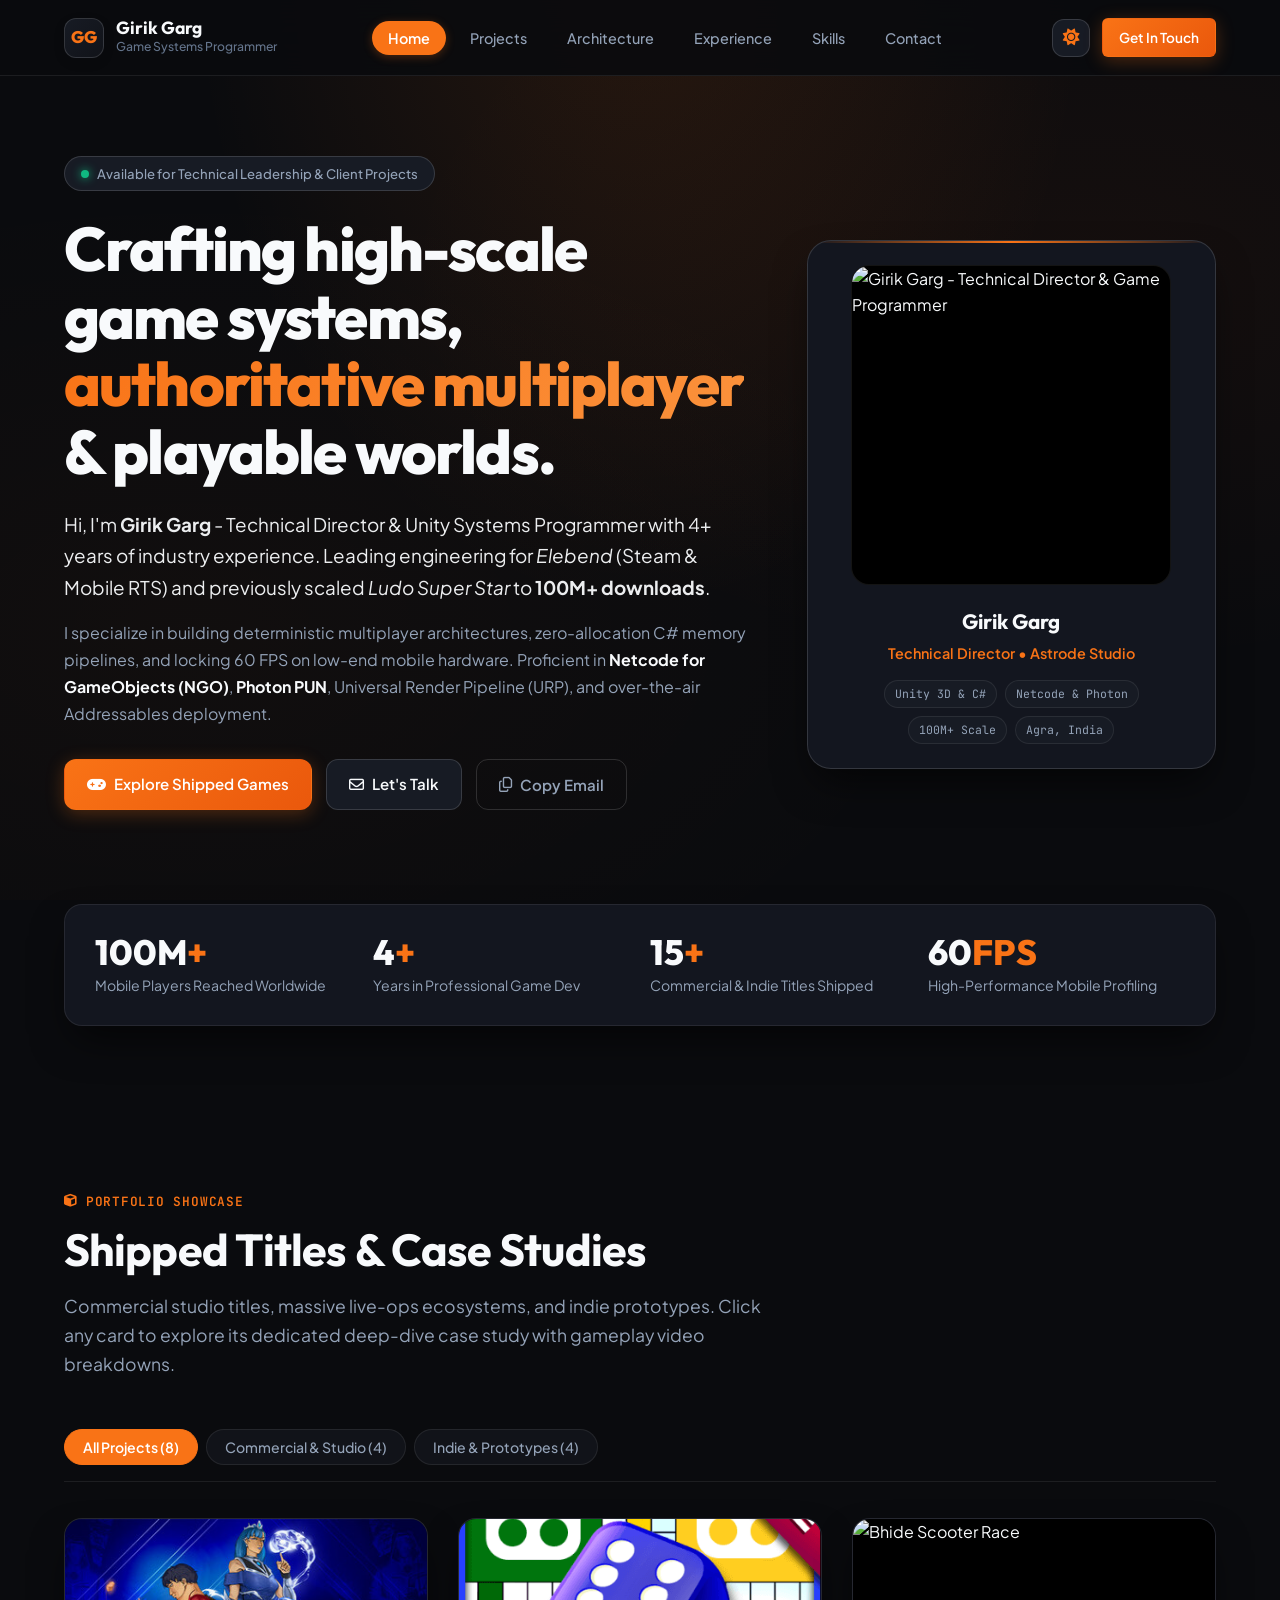
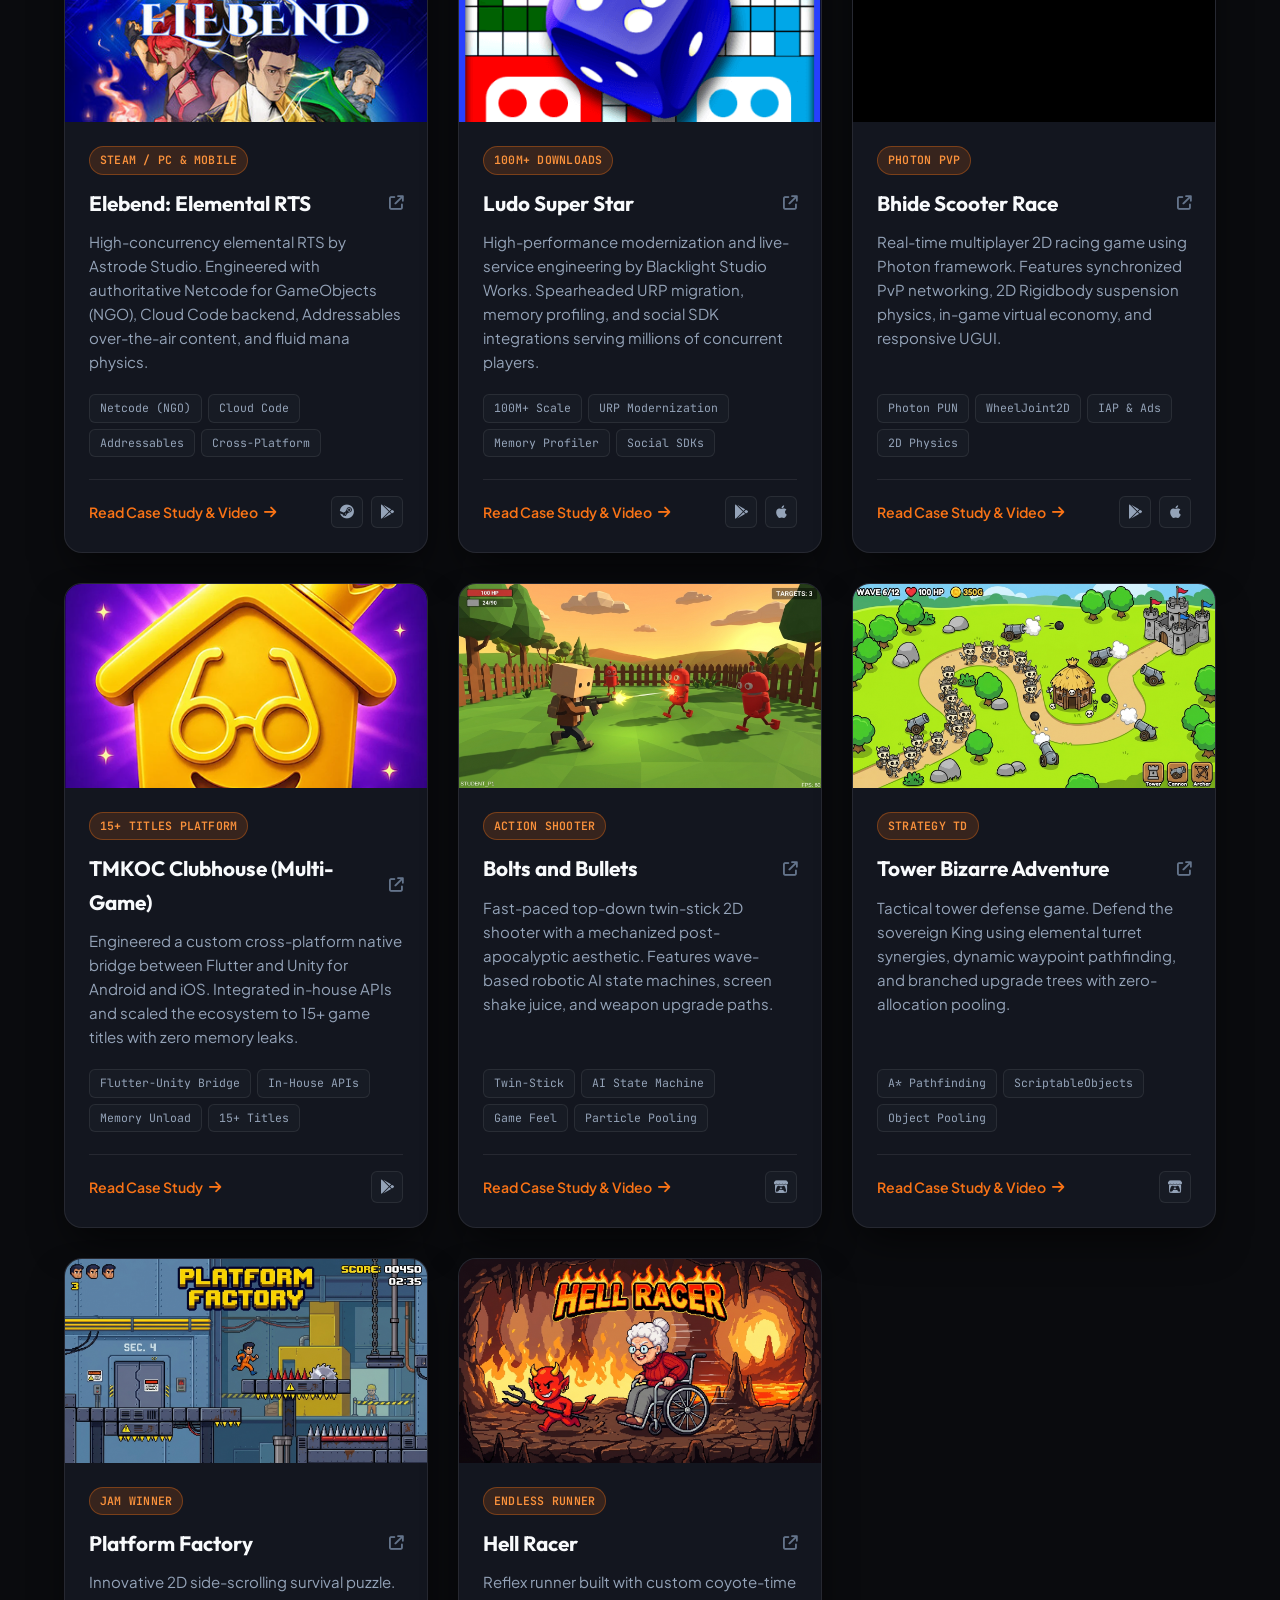
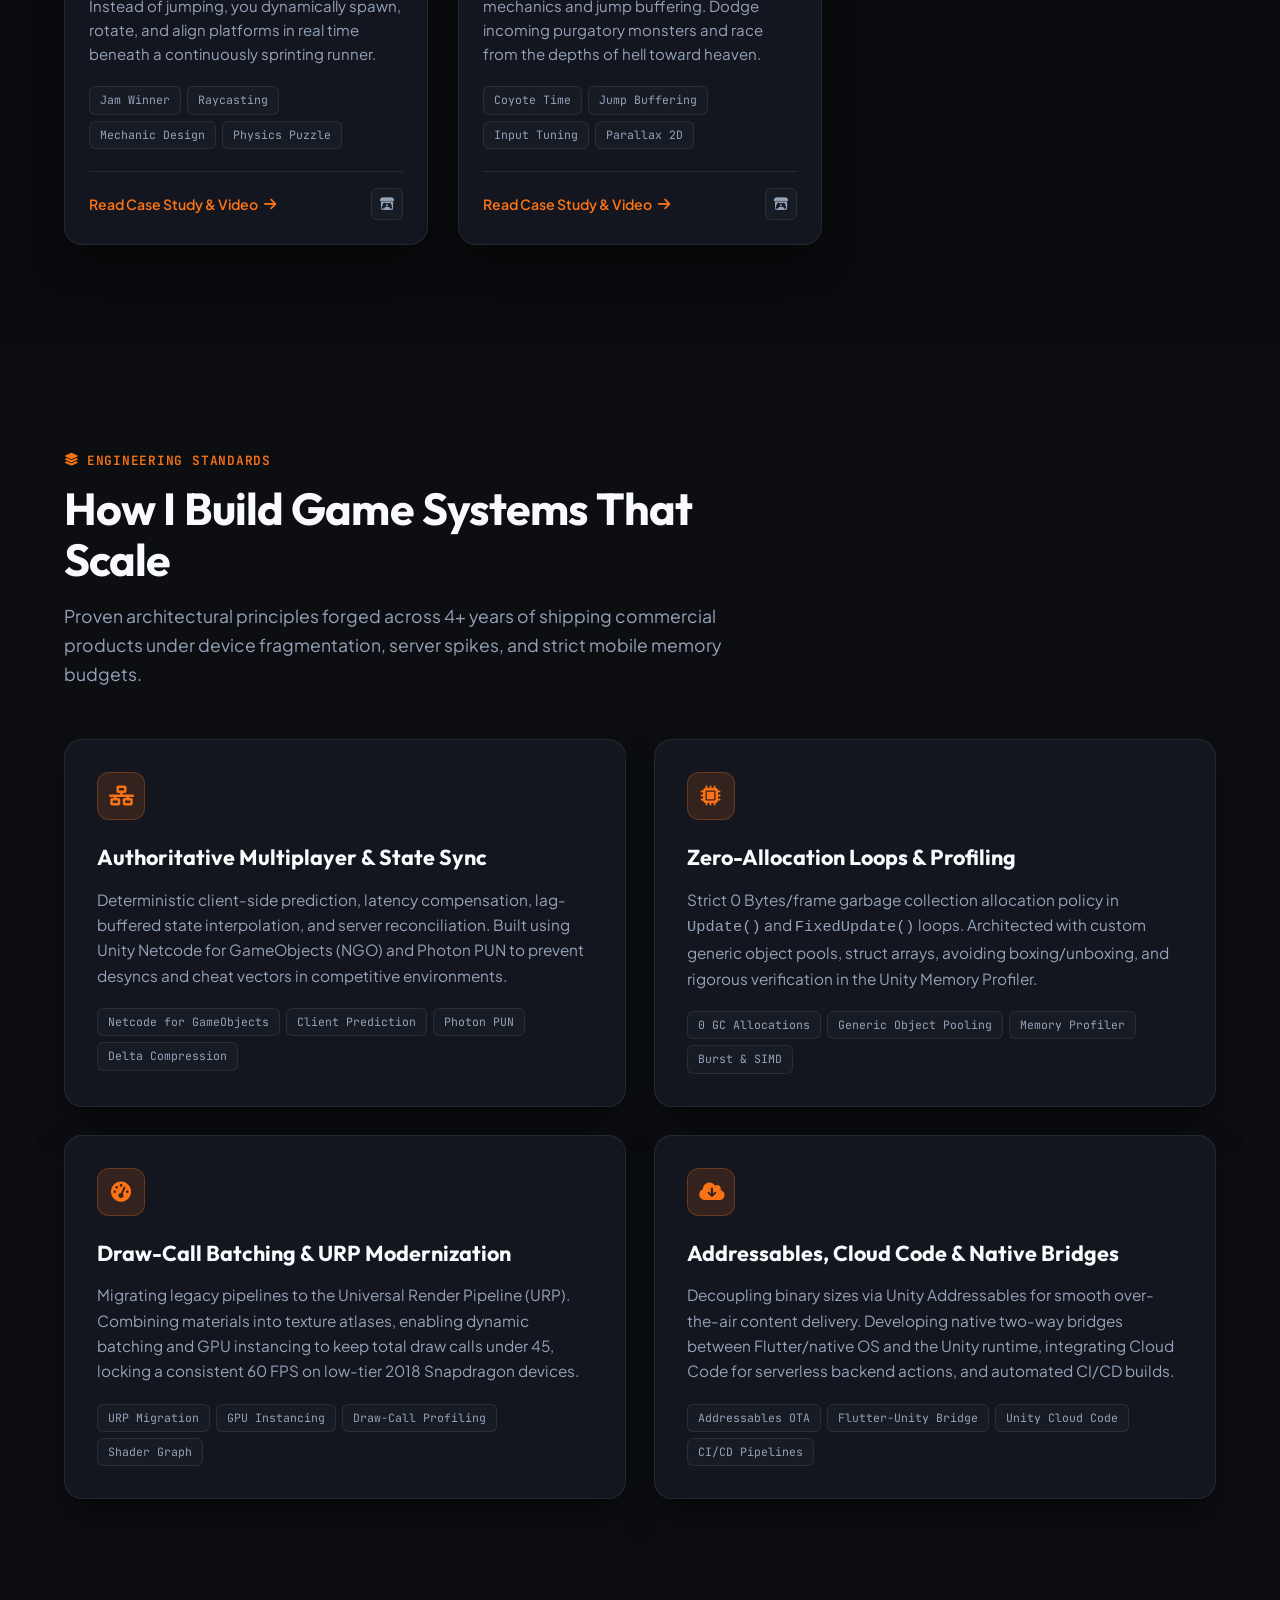
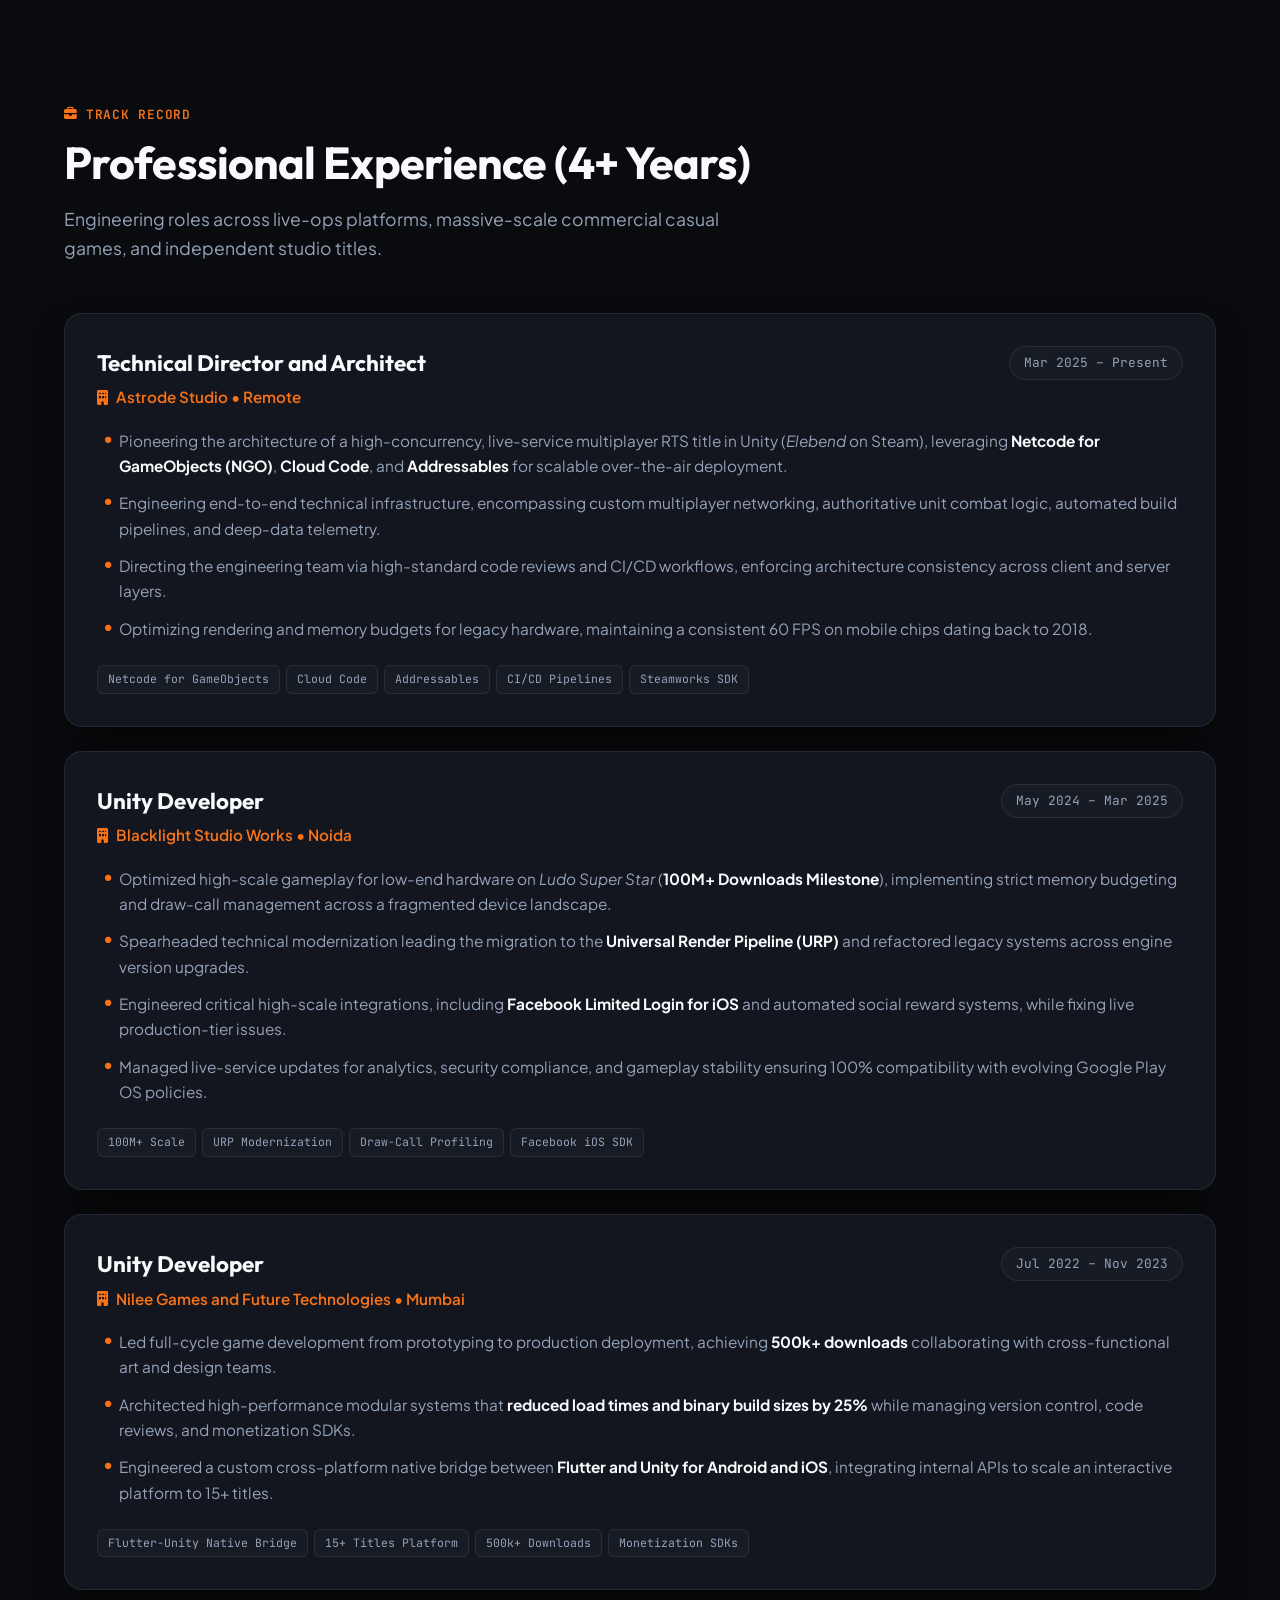
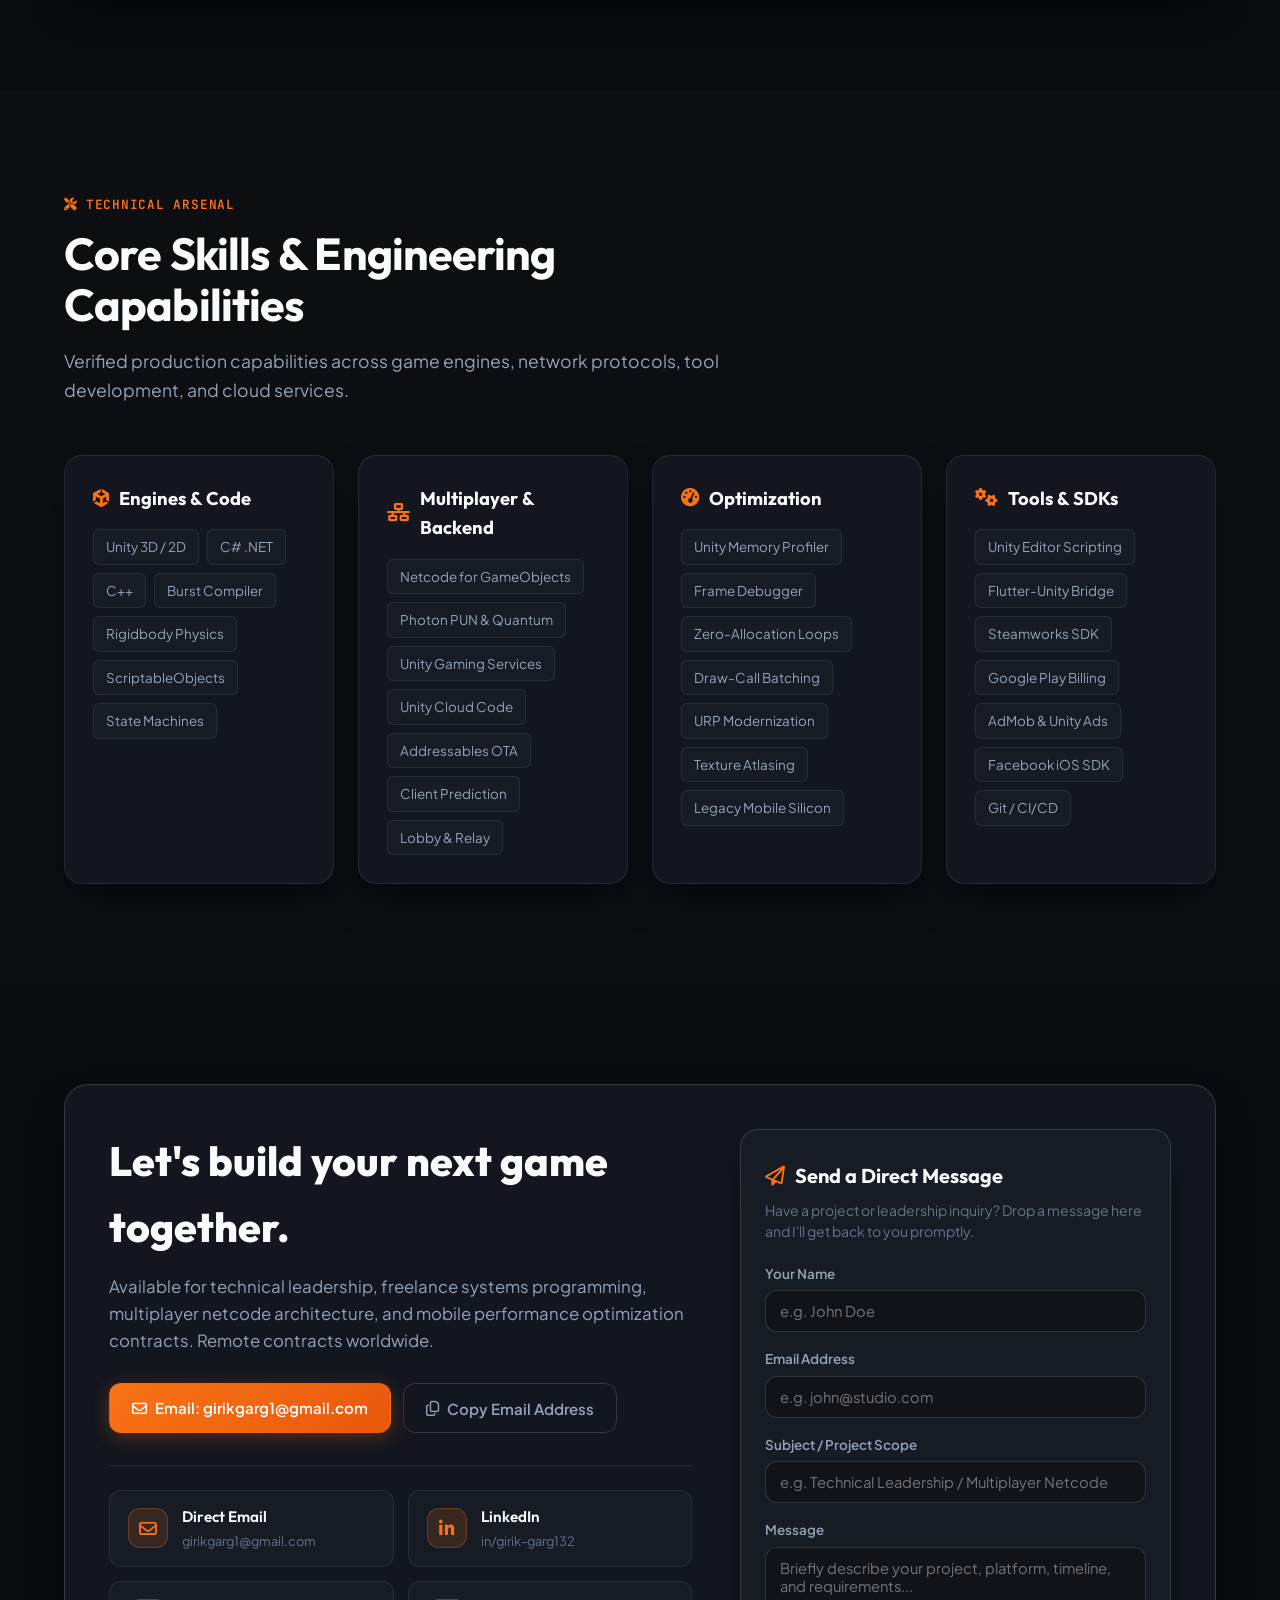
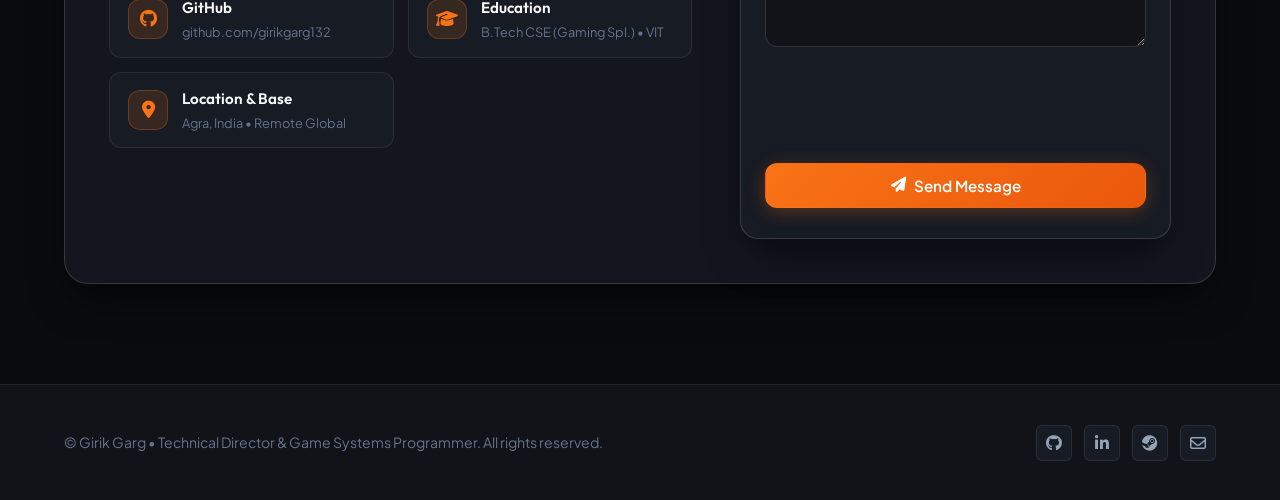
==== commit f9c07f8c: "Update" ====
--- a/index.html
+++ b/index.html
@@ -67,10 +67,10 @@
         
         <!-- Left: Introduction -->
         <div class="hero-content">
-          <div class="hero-status-pill">
+          <a href="#contact" class="hero-status-pill">
             <span class="status-dot-pulse"></span>
             <span>Available for Technical Leadership & Client Projects</span>
-          </div>
+          </a>
 
           <h1 class="hero-headline">
             Crafting high-scale game systems, <span class="text-gradient">authoritative multiplayer</span> & playable worlds.
@@ -579,7 +579,7 @@
             <div>
               <h3 class="exp-role">Unity Developer</h3>
               <div class="exp-company">
-                <i class="fa-solid fa-building"></i> Nilee Games and Future Technologies
+                <i class="fa-solid fa-building"></i> Nilee Games and Future Technologies • Mumbai
               </div>
             </div>
             <span class="exp-time-badge">Jul 2022 – Nov 2023</span>
@@ -680,72 +680,117 @@
     <div class="container">
       
       <div class="contact-card-banner">
-        <h2 class="contact-headline">Let's build your next game together.</h2>
-        <p class="contact-subtext">
-          Available for technical leadership, freelance systems programming, multiplayer netcode architecture, and mobile performance optimization contracts. Remote contracts worldwide.
-        </p>
-
-        <div class="contact-quick-buttons">
-          <a href="mailto:girikgarg1@gmail.com" class="btn btn-primary">
-            <i class="fa-regular fa-envelope"></i> Email: girikgarg1@gmail.com
-          </a>
-          <a href="tel:+918445831464" class="btn btn-secondary">
-            <i class="fa-solid fa-phone"></i> Call / WhatsApp: +91 844 583 1464
-          </a>
-          <button class="btn btn-outline btn-copy-email">
-            <i class="fa-regular fa-copy"></i> Copy Email Address
-          </button>
-        </div>
-
-        <!-- Direct Channels Grid -->
-        <div class="contact-channels-grid">
-          <a href="mailto:girikgarg1@gmail.com" class="contact-channel-item">
-            <div class="channel-icon"><i class="fa-regular fa-envelope"></i></div>
-            <div class="channel-info">
-              <h4>Direct Email</h4>
-              <p>girikgarg1@gmail.com</p>
-            </div>
-          </a>
-
-          <a href="tel:+918445831464" class="contact-channel-item">
-            <div class="channel-icon"><i class="fa-solid fa-phone"></i></div>
-            <div class="channel-info">
-              <h4>Phone & WhatsApp</h4>
-              <p>+91 844 583 1464</p>
-            </div>
-          </a>
-
-          <a href="https://www.linkedin.com/in/girik-garg132/" target="_blank" class="contact-channel-item">
-            <div class="channel-icon"><i class="fa-brands fa-linkedin-in"></i></div>
-            <div class="channel-info">
-              <h4>LinkedIn</h4>
-              <p>in/girik-garg132</p>
-            </div>
-          </a>
-
-          <a href="https://github.com/girikgarg132" target="_blank" class="contact-channel-item">
-            <div class="channel-icon"><i class="fa-brands fa-github"></i></div>
-            <div class="channel-info">
-              <h4>GitHub</h4>
-              <p>github.com/girikgarg132</p>
-            </div>
-          </a>
-
-          <div class="contact-channel-item" style="cursor: default;">
-            <div class="channel-icon"><i class="fa-solid fa-graduation-cap"></i></div>
-            <div class="channel-info">
-              <h4>Education</h4>
-              <p>B.Tech CSE (Gaming Spl.) • VIT</p>
-            </div>
-          </div>
-
-          <div class="contact-channel-item" style="cursor: default;">
-            <div class="channel-icon"><i class="fa-solid fa-location-dot"></i></div>
-            <div class="channel-info">
-              <h4>Location & Base</h4>
-              <p>Agra, India • Remote Global</p>
-            </div>
-          </div>
+        <div class="contact-grid-layout">
+
+          <!-- Left: Contact Details & Channels -->
+          <div class="contact-info-column">
+            <h2 class="contact-headline">Let's build your next game together.</h2>
+            <p class="contact-subtext">
+              Available for technical leadership, freelance systems programming, multiplayer netcode architecture, and mobile performance optimization contracts. Remote contracts worldwide.
+            </p>
+
+            <div class="contact-quick-buttons">
+              <a href="mailto:girikgarg1@gmail.com" class="btn btn-primary">
+                <i class="fa-regular fa-envelope"></i> Email: girikgarg1@gmail.com
+              </a>
+              <button class="btn btn-outline btn-copy-email">
+                <i class="fa-regular fa-copy"></i> Copy Email Address
+              </button>
+            </div>
+
+            <!-- Direct Channels Grid -->
+            <div class="contact-channels-grid">
+              <a href="mailto:girikgarg1@gmail.com" class="contact-channel-item">
+                <div class="channel-icon"><i class="fa-regular fa-envelope"></i></div>
+                <div class="channel-info">
+                  <h4>Direct Email</h4>
+                  <p>girikgarg1@gmail.com</p>
+                </div>
+              </a>
+
+              <a href="https://www.linkedin.com/in/girik-garg132/" target="_blank" class="contact-channel-item">
+                <div class="channel-icon"><i class="fa-brands fa-linkedin-in"></i></div>
+                <div class="channel-info">
+                  <h4>LinkedIn</h4>
+                  <p>in/girik-garg132</p>
+                </div>
+              </a>
+
+              <a href="https://github.com/girikgarg132" target="_blank" class="contact-channel-item">
+                <div class="channel-icon"><i class="fa-brands fa-github"></i></div>
+                <div class="channel-info">
+                  <h4>GitHub</h4>
+                  <p>github.com/girikgarg132</p>
+                </div>
+              </a>
+
+              <div class="contact-channel-item" style="cursor: default;">
+                <div class="channel-icon"><i class="fa-solid fa-graduation-cap"></i></div>
+                <div class="channel-info">
+                  <h4>Education</h4>
+                  <p>B.Tech CSE (Gaming Spl.) • VIT</p>
+                </div>
+              </div>
+
+              <div class="contact-channel-item" style="cursor: default;">
+                <div class="channel-icon"><i class="fa-solid fa-location-dot"></i></div>
+                <div class="channel-info">
+                  <h4>Location & Base</h4>
+                  <p>Agra, India • Remote Global</p>
+                </div>
+              </div>
+            </div>
+          </div>
+
+          <!-- Right: Interactive Contact Form -->
+          <div class="contact-form-column">
+            <div class="contact-form-card">
+              <h3 class="contact-form-title">
+                <i class="fa-regular fa-paper-plane"></i> Send a Direct Message
+              </h3>
+              <p class="contact-form-desc">
+                Have a project or leadership inquiry? Drop a message here and I'll get back to you promptly.
+              </p>
+
+              <form id="contact-form" action="https://api.web3forms.com/submit" method="POST">
+                <input type="hidden" name="access_key" value="b02dd5d3-4bc2-4a1b-9339-7e2bfa0473e2">
+                <input type="hidden" name="from_name" value="Girik Garg Portfolio Inquiry">
+                <input type="checkbox" name="botcheck" class="hidden" style="display: none;">
+
+                <div class="form-group">
+                  <label for="form-name">Your Name</label>
+                  <input type="text" id="form-name" name="name" class="form-input" placeholder="e.g. John Doe" required>
+                </div>
+
+                <div class="form-group">
+                  <label for="form-email">Email Address</label>
+                  <input type="email" id="form-email" name="email" class="form-input" placeholder="e.g. john@studio.com" required>
+                </div>
+
+                <div class="form-group">
+                  <label for="form-subject">Subject / Project Scope</label>
+                  <input type="text" id="form-subject" name="subject" class="form-input" placeholder="e.g. Technical Leadership / Multiplayer Netcode" required>
+                </div>
+
+                <div class="form-group">
+                  <label for="form-message">Message</label>
+                  <textarea id="form-message" name="message" class="form-textarea" rows="4" placeholder="Briefly describe your project, platform, timeline, and requirements..." required></textarea>
+                </div>
+
+                <!-- hCaptcha Spam Protection -->
+                <div class="h-captcha-wrapper">
+                  <div class="h-captcha" data-captcha="true" data-theme="dark"></div>
+                </div>
+
+                <button type="submit" id="form-submit-btn" class="btn btn-primary btn-submit-message">
+                  <i class="fa-solid fa-paper-plane"></i> Send Message
+                </button>
+
+                <div id="form-status" class="form-status" style="display: none;"></div>
+              </form>
+            </div>
+          </div>
+
         </div>
       </div>
 
@@ -762,7 +807,6 @@
         <a href="https://github.com/girikgarg132" target="_blank" class="footer-social-icon" title="GitHub"><i class="fa-brands fa-github"></i></a>
         <a href="https://www.linkedin.com/in/girik-garg132/" target="_blank" class="footer-social-icon" title="LinkedIn"><i class="fa-brands fa-linkedin-in"></i></a>
         <a href="https://store.steampowered.com/app/4525340/Elebend/" target="_blank" class="footer-social-icon" title="Steam"><i class="fa-brands fa-steam"></i></a>
-        <a href="tel:+918445831464" class="footer-social-icon" title="Phone"><i class="fa-solid fa-phone"></i></a>
         <a href="mailto:girikgarg1@gmail.com" class="footer-social-icon" title="Email"><i class="fa-regular fa-envelope"></i></a>
       </div>
     </div>
@@ -776,6 +820,7 @@
 
   <!-- Scripts -->
   <script src="assets/js/portfolio.js"></script>
+  <script src="https://web3forms.com/client/script.js" async defer></script>
 </body>
 </html>
 
--- a/assets/css/portfolio.css
+++ b/assets/css/portfolio.css
@@ -444,12 +444,23 @@
   gap: 8px;
   background: var(--bg-surface-elevated);
   border: 1px solid var(--border-medium);
-  padding: 6px 14px;
+  padding: 6px 16px;
   border-radius: var(--radius-full);
   font-size: 0.82rem;
   font-weight: 500;
   color: var(--text-secondary);
   margin-bottom: 24px;
+  text-decoration: none;
+  cursor: pointer;
+  transition: all var(--transition-fast);
+}
+
+.hero-status-pill:hover {
+  border-color: var(--accent-emerald);
+  color: var(--text-primary);
+  background: var(--bg-surface-hover);
+  transform: translateY(-2px);
+  box-shadow: 0 4px 14px rgba(16, 185, 129, 0.16);
 }
 
 .status-dot-pulse {
@@ -1031,14 +1042,21 @@
 }
 
 /* --------------------------------------------------------------------------
-   CONTACT SECTION
+   CONTACT SECTION & FORM
    -------------------------------------------------------------------------- */
 .contact-card-banner {
   background: var(--bg-surface-card);
   border: 1px solid var(--border-medium);
   border-radius: var(--radius-xl);
-  padding: 48px;
+  padding: 44px;
   box-shadow: var(--card-shadow);
+}
+
+.contact-grid-layout {
+  display: grid;
+  grid-template-columns: 1.15fr 0.85fr;
+  gap: 48px;
+  align-items: start;
 }
 
 .contact-headline {
@@ -1050,33 +1068,32 @@
 }
 
 .contact-subtext {
-  font-size: 1.1rem;
+  font-size: 1.05rem;
   color: var(--text-secondary);
   line-height: 1.6;
-  max-width: 650px;
+  margin-bottom: 28px;
+}
+
+.contact-quick-buttons {
+  display: flex;
+  flex-wrap: wrap;
+  gap: 12px;
   margin-bottom: 32px;
-}
-
-.contact-quick-buttons {
-  display: flex;
-  flex-wrap: wrap;
-  gap: 14px;
-  margin-bottom: 40px;
 }
 
 .contact-channels-grid {
   display: grid;
-  grid-template-columns: repeat(auto-fit, minmax(230px, 1fr));
-  gap: 18px;
-  padding-top: 32px;
+  grid-template-columns: repeat(auto-fit, minmax(200px, 1fr));
+  gap: 14px;
+  padding-top: 24px;
   border-top: 1px solid var(--border-subtle);
 }
 
 .contact-channel-item {
   display: flex;
   align-items: center;
-  gap: 16px;
-  padding: 16px 20px;
+  gap: 14px;
+  padding: 14px 18px;
   background: var(--bg-surface-elevated);
   border: 1px solid var(--border-subtle);
   border-radius: var(--radius-md);
@@ -1116,6 +1133,135 @@
 .channel-info p {
   font-size: 0.8rem;
   color: var(--text-muted);
+}
+
+/* Contact Form Card */
+.contact-form-card {
+  background: var(--bg-surface-elevated);
+  border: 1px solid var(--border-medium);
+  border-radius: var(--radius-lg);
+  padding: 30px 24px;
+  box-shadow: var(--card-shadow);
+}
+
+.contact-form-title {
+  font-family: var(--font-heading);
+  font-size: 1.25rem;
+  font-weight: 700;
+  color: var(--text-primary);
+  display: flex;
+  align-items: center;
+  gap: 10px;
+  margin-bottom: 8px;
+}
+
+.contact-form-title i {
+  color: var(--accent-primary);
+}
+
+.contact-form-desc {
+  font-size: 0.88rem;
+  color: var(--text-muted);
+  margin-bottom: 20px;
+  line-height: 1.5;
+}
+
+.contact-form-card .form-group {
+  margin-bottom: 16px;
+  display: flex;
+  flex-direction: column;
+  gap: 6px;
+}
+
+.contact-form-card label {
+  font-size: 0.84rem;
+  font-weight: 600;
+  color: var(--text-secondary);
+}
+
+.contact-form-card .form-input,
+.contact-form-card .form-textarea {
+  width: 100%;
+  background: var(--bg-surface);
+  border: 1px solid var(--border-medium);
+  border-radius: var(--radius-md);
+  padding: 11px 14px;
+  color: var(--text-primary);
+  font-family: var(--font-body);
+  font-size: 0.92rem;
+  transition: border-color var(--transition-fast), box-shadow var(--transition-fast);
+  box-sizing: border-box;
+}
+
+.contact-form-card .form-textarea {
+  resize: vertical;
+  min-height: 100px;
+}
+
+.contact-form-card .form-input:focus,
+.contact-form-card .form-textarea:focus {
+  outline: none;
+  border-color: var(--accent-primary);
+  box-shadow: 0 0 0 3px var(--accent-primary-dim);
+}
+
+.h-captcha-wrapper {
+  margin: 14px 0 16px 0;
+  display: flex;
+  justify-content: center;
+  align-items: center;
+  min-height: 78px;
+  overflow-x: auto;
+}
+
+.contact-form-card .btn-submit-message {
+  width: 100%;
+  justify-content: center;
+  padding: 12px 20px;
+  margin-top: 6px;
+  font-size: 0.95rem;
+  font-weight: 600;
+  cursor: pointer;
+}
+
+.form-status {
+  margin-top: 14px;
+  padding: 10px 14px;
+  border-radius: var(--radius-sm);
+  font-size: 0.86rem;
+  font-weight: 500;
+  line-height: 1.4;
+  text-align: center;
+}
+
+.form-status.success {
+  display: block !important;
+  background: var(--accent-emerald-dim);
+  border: 1px solid var(--accent-emerald);
+  color: var(--accent-emerald);
+}
+
+.form-status.error {
+  display: block !important;
+  background: rgba(239, 68, 68, 0.12);
+  border: 1px solid #ef4444;
+  color: #ef4444;
+}
+
+@media (max-width: 992px) {
+  .contact-grid-layout {
+    grid-template-columns: 1fr;
+    gap: 36px;
+  }
+}
+
+@media (max-width: 600px) {
+  .contact-card-banner {
+    padding: 24px 18px;
+  }
+  .contact-form-card {
+    padding: 22px 16px;
+  }
 }
 
 /* --------------------------------------------------------------------------
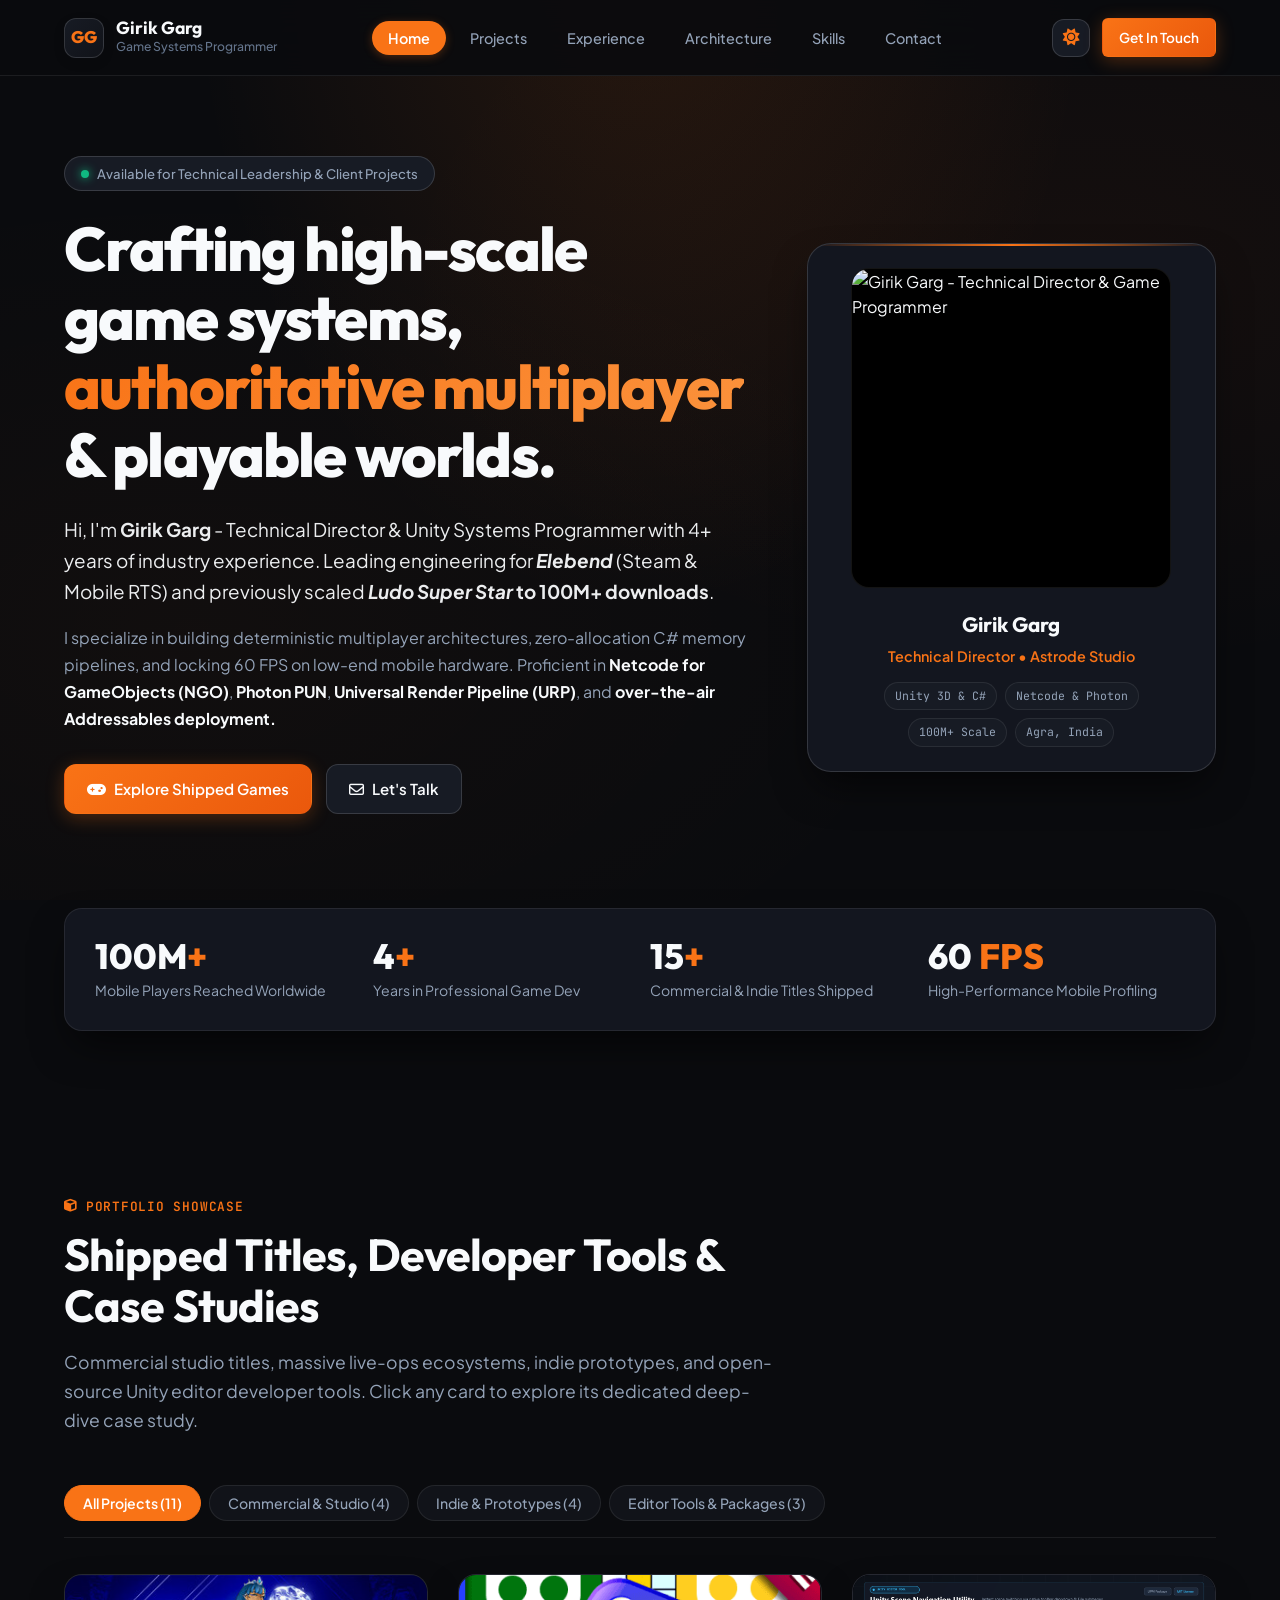
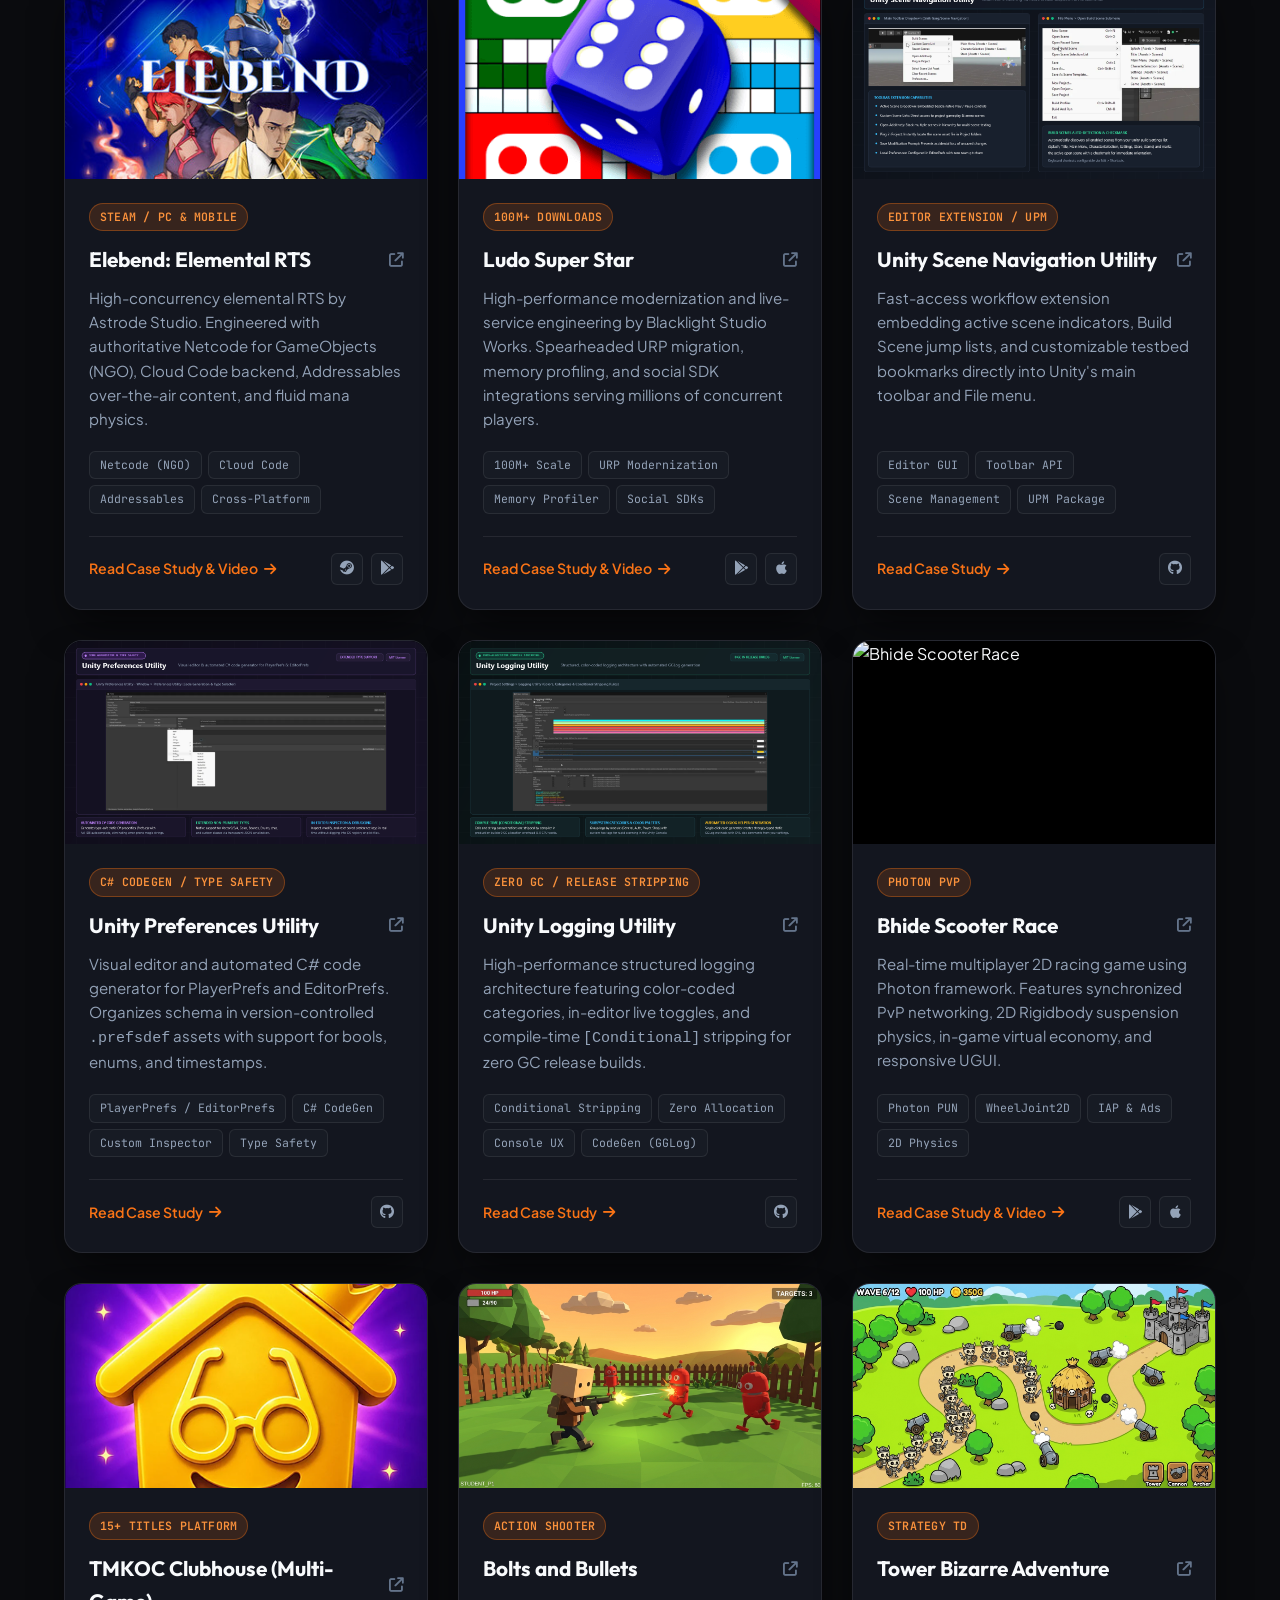
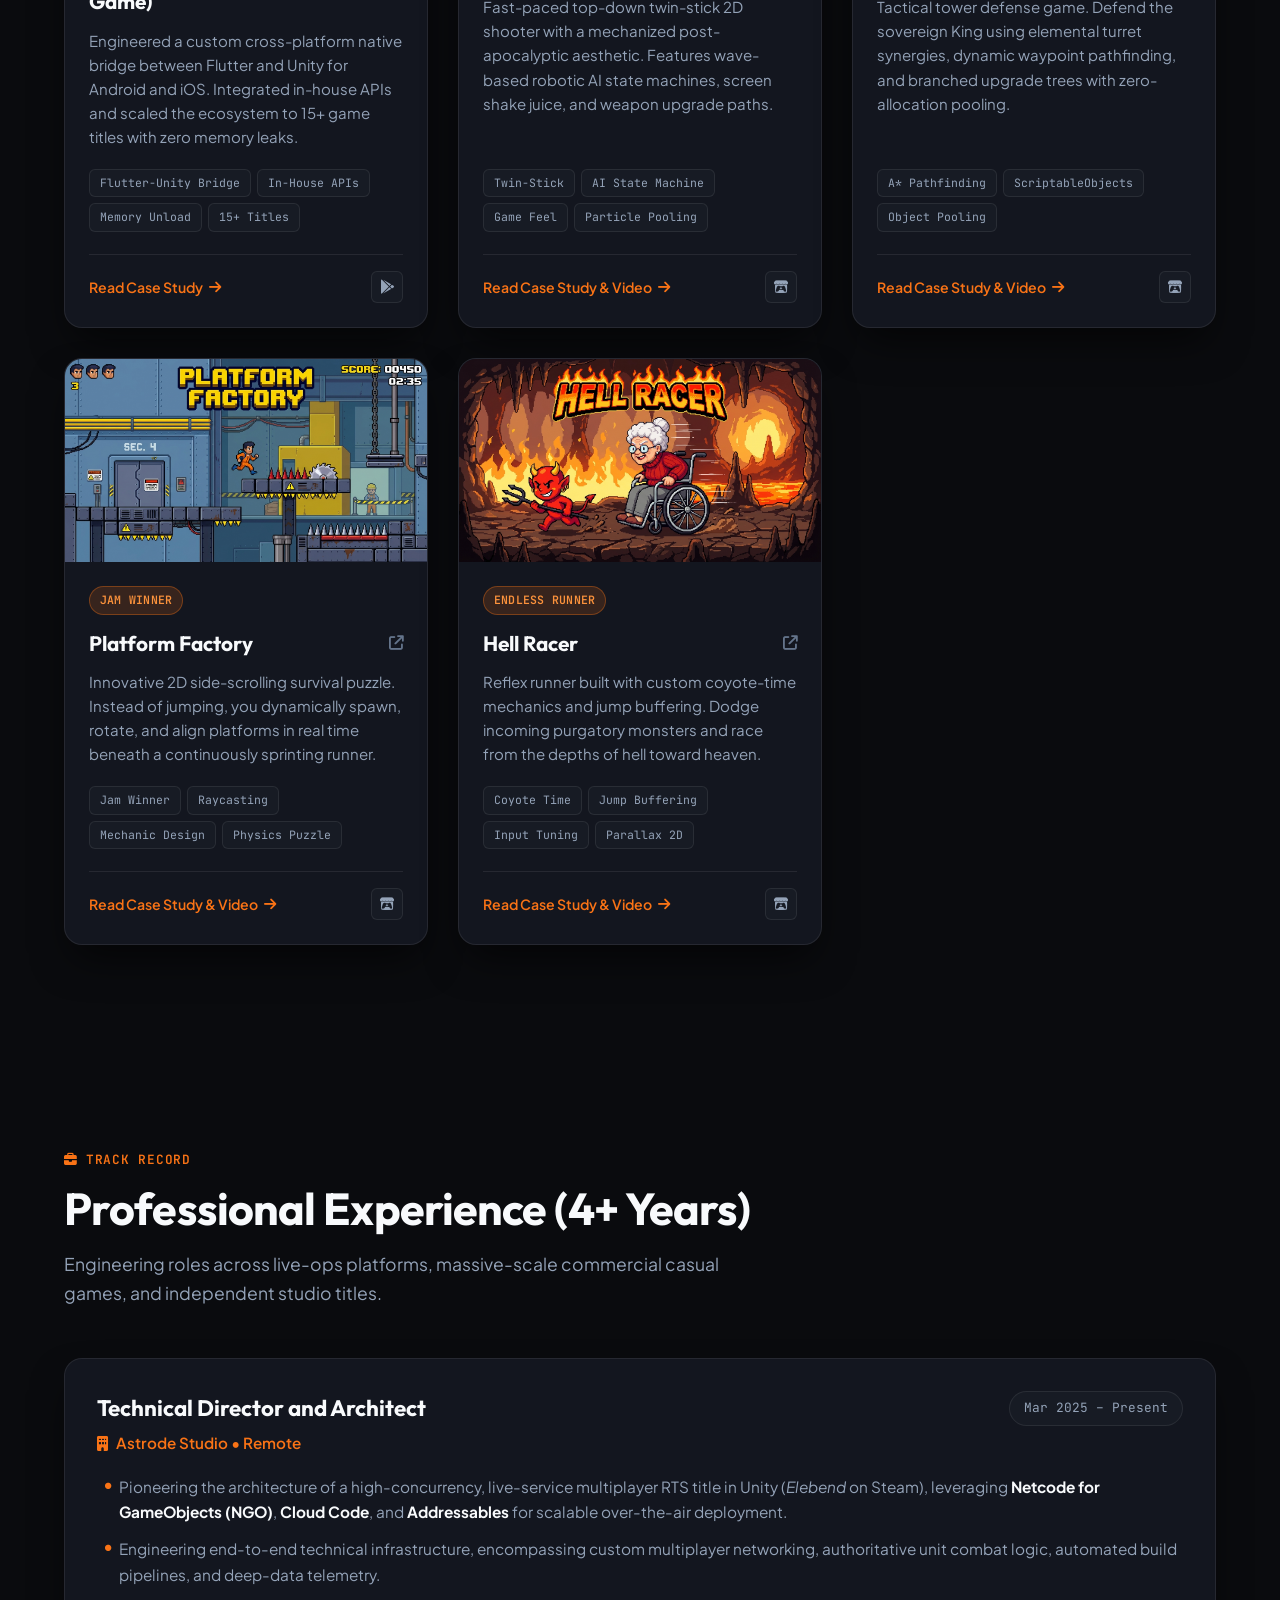
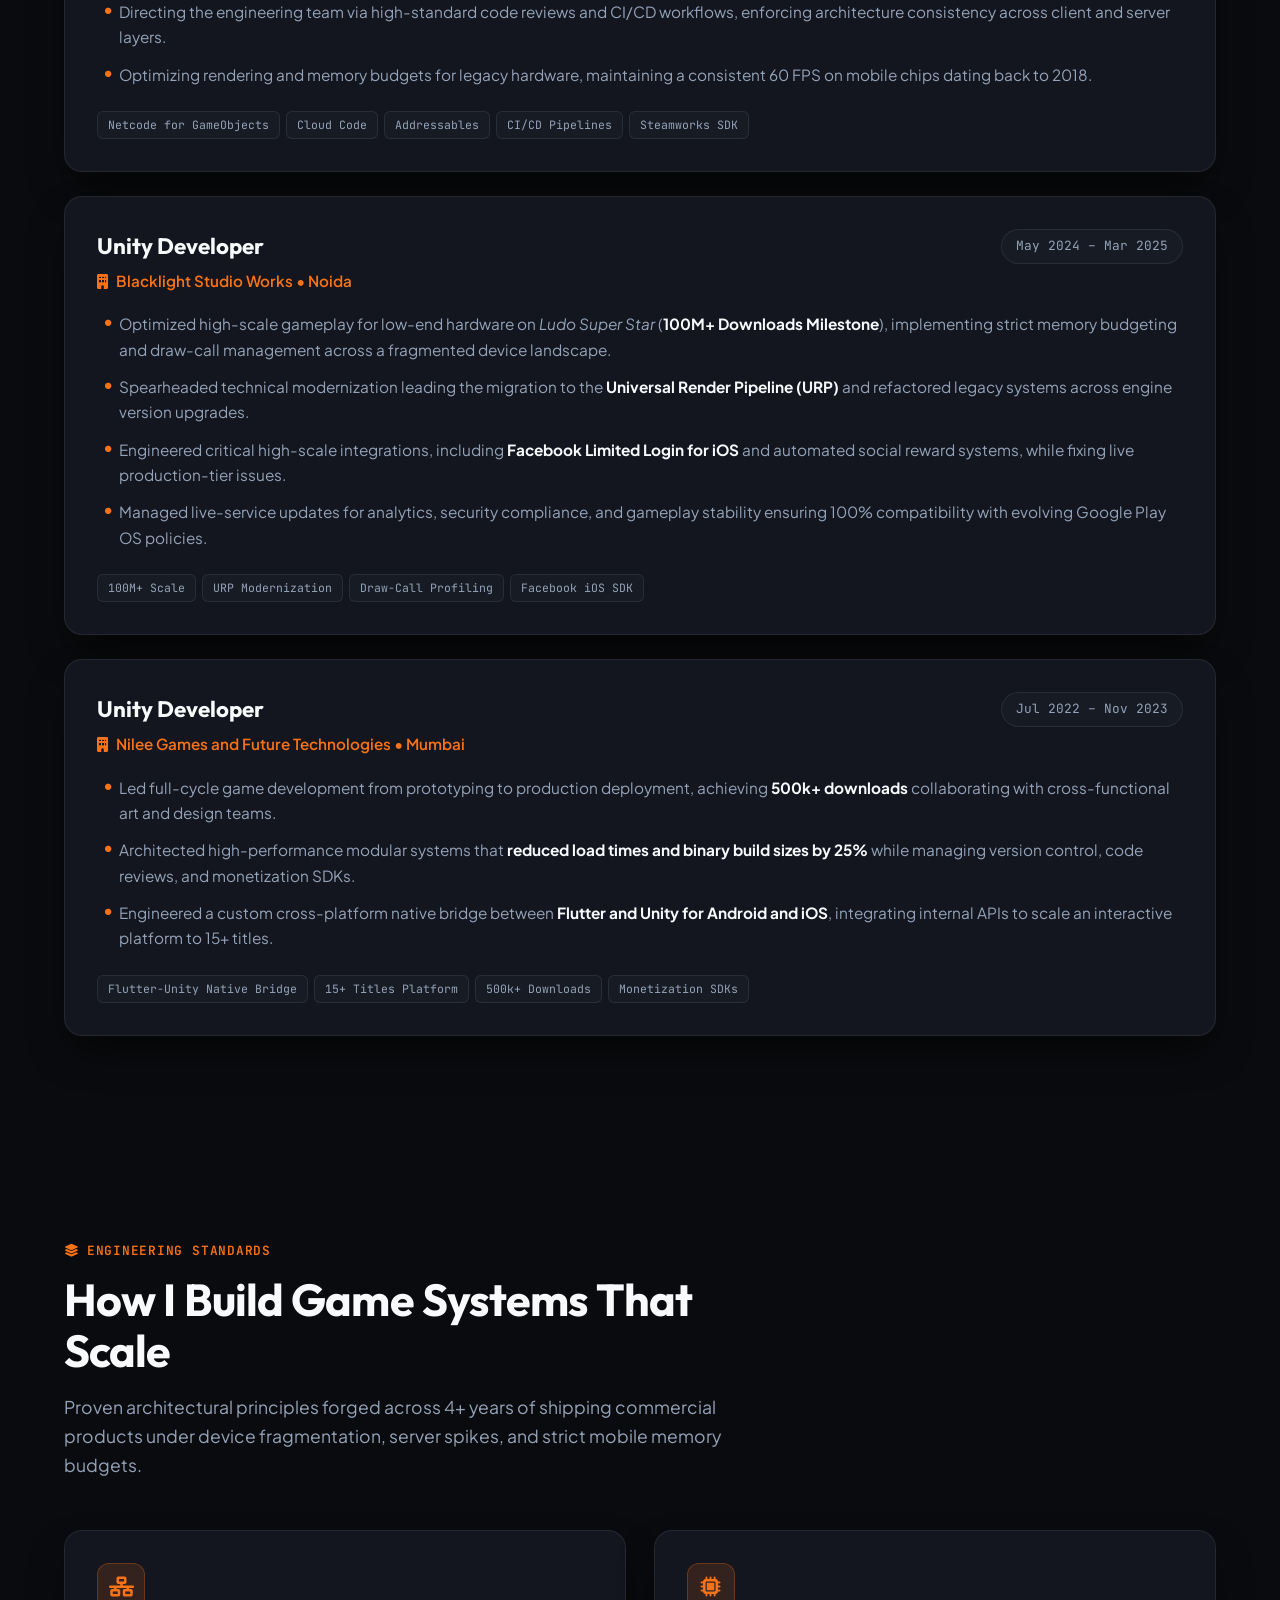
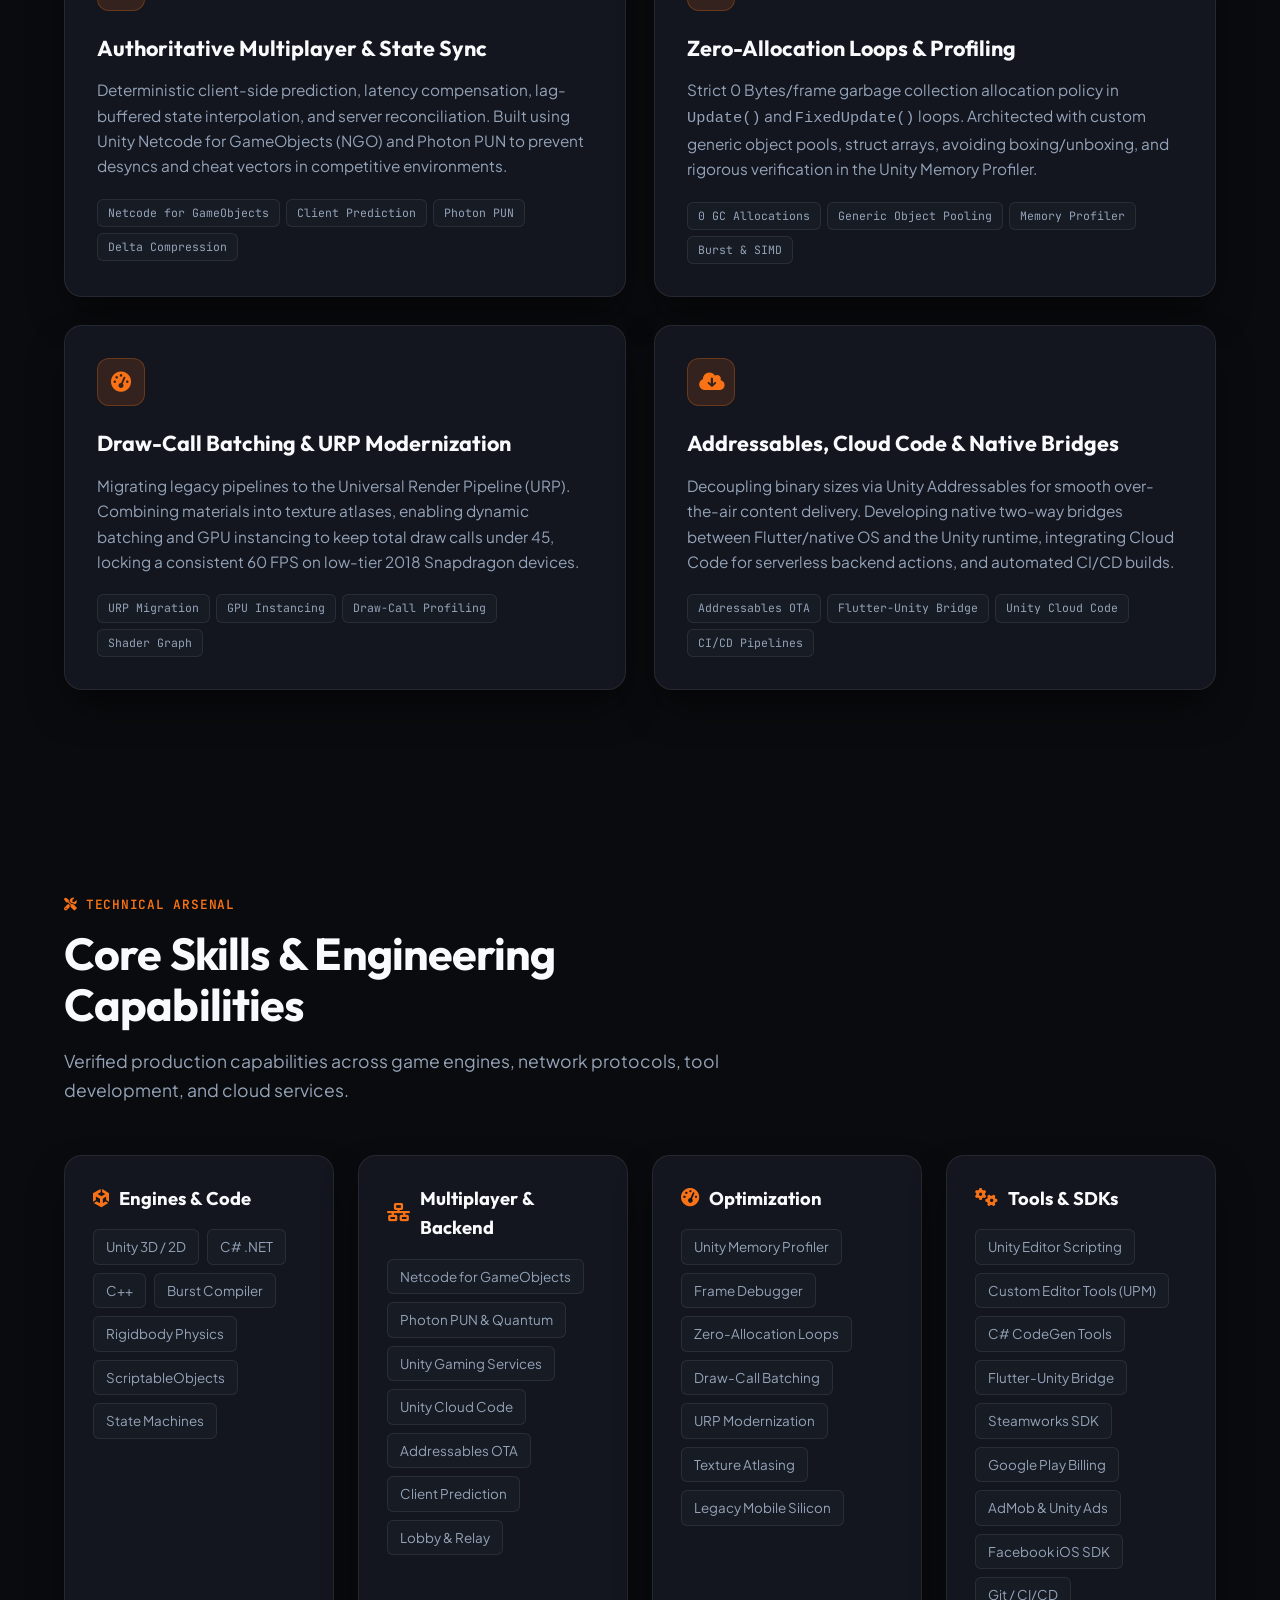
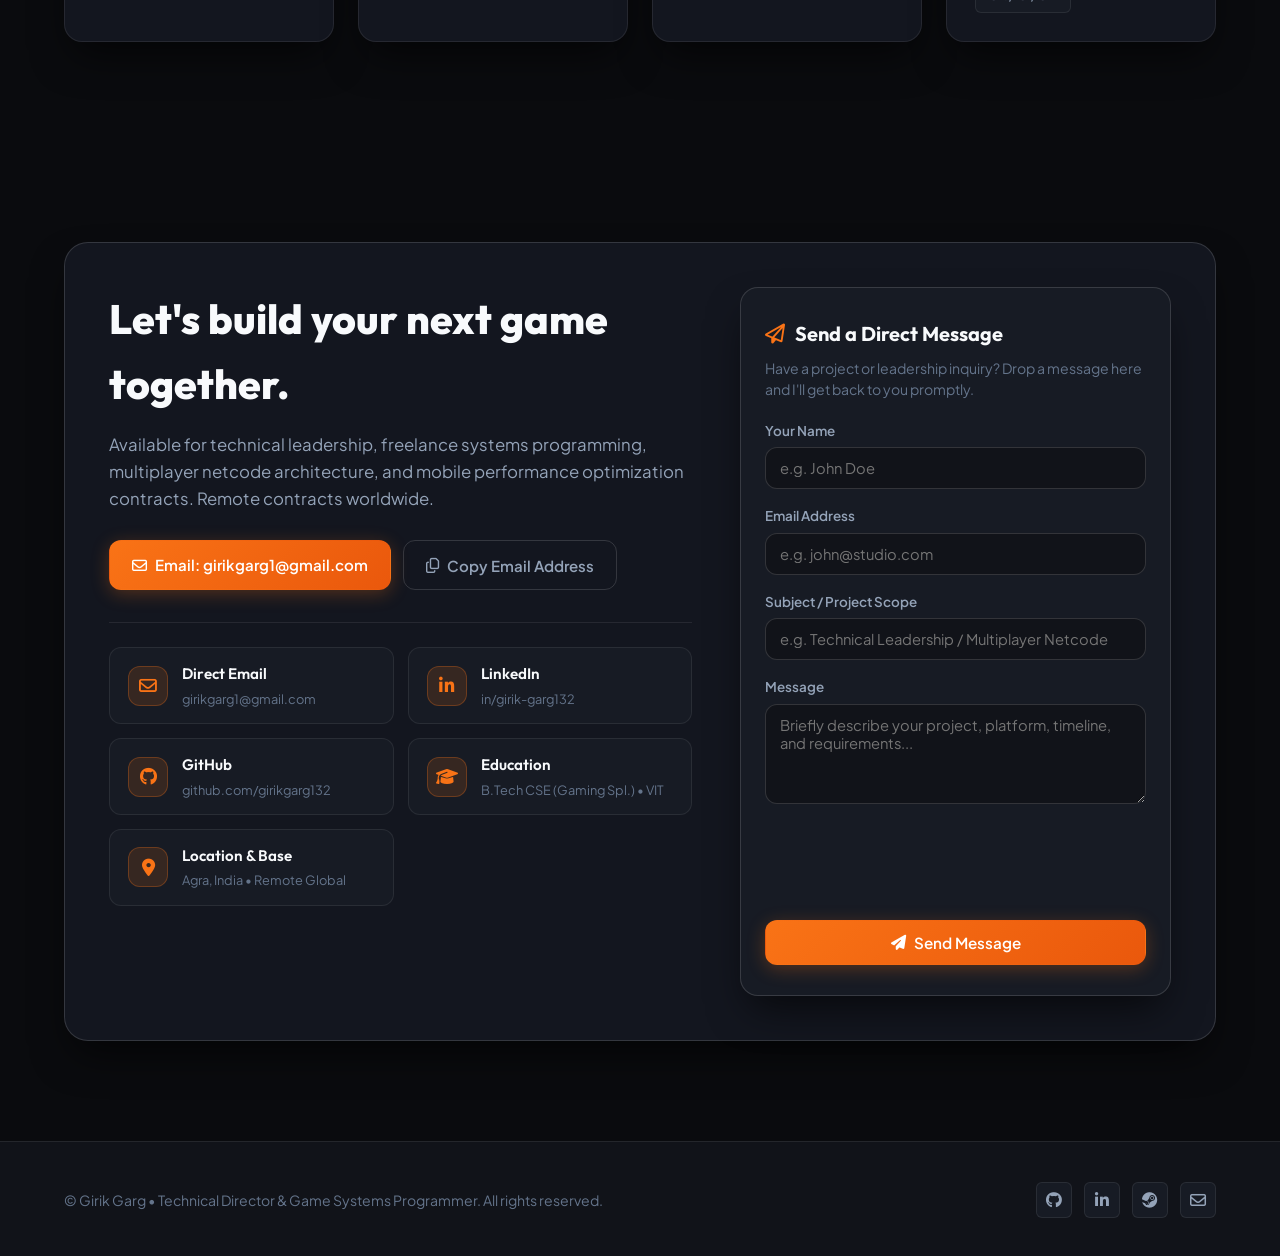
==== commit 469caaf6: "Added editor tools" ====
--- a/index.html
+++ b/index.html
@@ -41,8 +41,8 @@
       <ul class="nav-links">
         <li><a href="#hero" class="nav-link active">Home</a></li>
         <li><a href="#projects" class="nav-link">Projects</a></li>
+        <li><a href="#experience" class="nav-link">Experience</a></li>
         <li><a href="#architecture" class="nav-link">Architecture</a></li>
-        <li><a href="#experience" class="nav-link">Experience</a></li>
         <li><a href="#skills" class="nav-link">Skills</a></li>
         <li><a href="#contact" class="nav-link">Contact</a></li>
       </ul>
@@ -77,11 +77,11 @@
           </h1>
 
           <p class="hero-lead">
-            Hi, I'm <strong>Girik Garg</strong> - Technical Director & Unity Systems Programmer with 4+ years of industry experience. Leading engineering for <em>Elebend</em> (Steam & Mobile RTS) and previously scaled <em>Ludo Super Star</em> to <strong>100M+ downloads</strong>.
+            Hi, I'm <strong>Girik Garg</strong> - Technical Director & Unity Systems Programmer with 4+ years of industry experience. Leading engineering for <strong><em>Elebend</em></strong> (Steam & Mobile RTS) and previously scaled <strong><em>Ludo Super Star</em> to 100M+ downloads</strong>.
           </p>
 
           <p class="hero-bio">
-            I specialize in building deterministic multiplayer architectures, zero-allocation C# memory pipelines, and locking 60 FPS on low-end mobile hardware. Proficient in <strong>Netcode for GameObjects (NGO)</strong>, <strong>Photon PUN</strong>, Universal Render Pipeline (URP), and over-the-air Addressables deployment.
+            I specialize in building deterministic multiplayer architectures, zero-allocation C# memory pipelines, and locking 60 FPS on low-end mobile hardware. Proficient in <strong>Netcode for GameObjects (NGO)</strong>, <strong>Photon PUN</strong>, <strong>Universal Render Pipeline (URP)</strong>, and <strong>over-the-air Addressables deployment.</strong>
           </p>
 
           <div class="hero-actions">
@@ -91,9 +91,9 @@
             <a href="#contact" class="btn btn-secondary">
               <i class="fa-regular fa-envelope"></i> Let's Talk
             </a>
-            <button class="btn btn-outline btn-copy-email">
-              <i class="fa-regular fa-copy"></i> Copy Email
-            </button>
+            <!-- <button class="btn btn-outline btn-copy-email"> -->
+              <!-- <i class="fa-regular fa-copy"></i> Copy Email -->
+            <!-- </button> -->
           </div>
         </div>
 
@@ -131,7 +131,7 @@
           <div class="metric-label">Commercial & Indie Titles Shipped</div>
         </div>
         <div class="metric-card">
-          <div class="metric-value">60<span>FPS</span></div>
+          <div class="metric-value">60<span> FPS</span></div>
           <div class="metric-label">High-Performance Mobile Profiling</div>
         </div>
       </div>
@@ -145,18 +145,19 @@
       
       <div class="section-header">
         <span class="section-tag"><i class="fa-solid fa-cube"></i> Portfolio Showcase</span>
-        <h2 class="section-title">Shipped Titles & Case Studies</h2>
+        <h2 class="section-title">Shipped Titles, Developer Tools &amp; Case Studies</h2>
         <p class="section-subtitle">
-          Commercial studio titles, massive live-ops ecosystems, and indie prototypes. Click any card to explore its dedicated deep-dive case study with gameplay video breakdowns.
+          Commercial studio titles, massive live-ops ecosystems, indie prototypes, and open-source Unity editor developer tools. Click any card to explore its dedicated deep-dive case study.
         </p>
       </div>
 
       <!-- Category Filter -->
       <div class="projects-filter-bar">
         <div class="filter-group">
-          <button class="filter-btn active" data-filter="all">All Projects (8)</button>
-          <button class="filter-btn" data-filter="commercial">Commercial & Studio (4)</button>
-          <button class="filter-btn" data-filter="indie">Indie & Prototypes (4)</button>
+          <button class="filter-btn active" data-filter="all">All Projects (11)</button>
+          <button class="filter-btn" data-filter="commercial">Commercial &amp; Studio (4)</button>
+          <button class="filter-btn" data-filter="indie">Indie &amp; Prototypes (4)</button>
+          <button class="filter-btn" data-filter="tools">Editor Tools &amp; Packages (3)</button>
         </div>
       </div>
 
@@ -235,7 +236,106 @@
           </div>
         </a>
 
-        <!-- 3. Bhide Scooter Race -->
+        <!-- 3. Unity Scene Navigation Utility -->
+        <a href="projects/unity-scene-navigation-utility.html" class="project-card" data-category="tools">
+          <div class="project-thumb-box">
+            <img src="images/unity-scene-navigation-utility-banner.png" alt="Unity Scene Navigation Utility" class="project-thumb">
+          </div>
+          <div class="project-card-body">
+            <div class="project-card-top-meta">
+              <span class="badge-pill badge-theme-accent">EDITOR EXTENSION / UPM</span>
+            </div>
+            <div class="project-title-row">
+              <h3 class="project-title">Unity Scene Navigation Utility</h3>
+              <i class="fa-solid fa-arrow-up-right-from-square" style="color: var(--text-muted); font-size: 0.9rem;"></i>
+            </div>
+            <p class="project-card-desc">
+              Fast-access workflow extension embedding active scene indicators, Build Scene jump lists, and customizable testbed bookmarks directly into Unity's main toolbar and File menu.
+            </p>
+            <div class="project-tags-strip">
+              <span class="tech-tag">Editor GUI</span>
+              <span class="tech-tag">Toolbar API</span>
+              <span class="tech-tag">Scene Management</span>
+              <span class="tech-tag">UPM Package</span>
+            </div>
+            <div class="project-card-footer">
+              <span class="case-study-cta">Read Case Study <i class="fa-solid fa-arrow-right"></i></span>
+              <div class="card-store-links">
+                <span onclick="event.stopPropagation(); window.open('https://github.com/girikgarg132/UnitySceneNavigationUtility', '_blank');" class="ext-store-link" title="GitHub Repository">
+                  <i class="fa-brands fa-github"></i>
+                </span>
+              </div>
+            </div>
+          </div>
+        </a>
+
+        <!-- 4. Unity Preferences Utility -->
+        <a href="projects/unity-preferences-utility.html" class="project-card" data-category="tools">
+          <div class="project-thumb-box">
+            <img src="images/unity-preferences-utility-banner.png" alt="Unity Preferences Utility" class="project-thumb">
+          </div>
+          <div class="project-card-body">
+            <div class="project-card-top-meta">
+              <span class="badge-pill badge-theme-accent">C# CODEGEN / TYPE SAFETY</span>
+            </div>
+            <div class="project-title-row">
+              <h3 class="project-title">Unity Preferences Utility</h3>
+              <i class="fa-solid fa-arrow-up-right-from-square" style="color: var(--text-muted); font-size: 0.9rem;"></i>
+            </div>
+            <p class="project-card-desc">
+              Visual editor and automated C# code generator for PlayerPrefs and EditorPrefs. Organizes schema in version-controlled <code>.prefsdef</code> assets with support for bools, enums, and timestamps.
+            </p>
+            <div class="project-tags-strip">
+              <span class="tech-tag">PlayerPrefs / EditorPrefs</span>
+              <span class="tech-tag">C# CodeGen</span>
+              <span class="tech-tag">Custom Inspector</span>
+              <span class="tech-tag">Type Safety</span>
+            </div>
+            <div class="project-card-footer">
+              <span class="case-study-cta">Read Case Study <i class="fa-solid fa-arrow-right"></i></span>
+              <div class="card-store-links">
+                <span onclick="event.stopPropagation(); window.open('https://github.com/girikgarg132/UnityPreferencesUtility', '_blank');" class="ext-store-link" title="GitHub Repository">
+                  <i class="fa-brands fa-github"></i>
+                </span>
+              </div>
+            </div>
+          </div>
+        </a>
+
+        <!-- 5. Unity Logging Utility -->
+        <a href="projects/unity-logging-utility.html" class="project-card" data-category="tools">
+          <div class="project-thumb-box">
+            <img src="images/unity-logging-utility-banner.png" alt="Unity Logging Utility" class="project-thumb">
+          </div>
+          <div class="project-card-body">
+            <div class="project-card-top-meta">
+              <span class="badge-pill badge-theme-accent">ZERO GC / RELEASE STRIPPING</span>
+            </div>
+            <div class="project-title-row">
+              <h3 class="project-title">Unity Logging Utility</h3>
+              <i class="fa-solid fa-arrow-up-right-from-square" style="color: var(--text-muted); font-size: 0.9rem;"></i>
+            </div>
+            <p class="project-card-desc">
+              High-performance structured logging architecture featuring color-coded categories, in-editor live toggles, and compile-time <code>[Conditional]</code> stripping for zero GC release builds.
+            </p>
+            <div class="project-tags-strip">
+              <span class="tech-tag">Conditional Stripping</span>
+              <span class="tech-tag">Zero Allocation</span>
+              <span class="tech-tag">Console UX</span>
+              <span class="tech-tag">CodeGen (GGLog)</span>
+            </div>
+            <div class="project-card-footer">
+              <span class="case-study-cta">Read Case Study <i class="fa-solid fa-arrow-right"></i></span>
+              <div class="card-store-links">
+                <span onclick="event.stopPropagation(); window.open('https://github.com/girikgarg132/UnityLoggingUtility', '_blank');" class="ext-store-link" title="GitHub Repository">
+                  <i class="fa-brands fa-github"></i>
+                </span>
+              </div>
+            </div>
+          </div>
+        </a>
+
+        <!-- 6. Bhide Scooter Race -->
         <a href="projects/bhide-scooter-race.html" class="project-card" data-category="commercial">
           <div class="project-thumb-box">
             <img src="images/Bhide Scooter Race.webp" alt="Bhide Scooter Race" class="project-thumb">
@@ -271,7 +371,7 @@
           </div>
         </a>
 
-        <!-- 4. TMKOC Clubhouse -->
+        <!-- 7. TMKOC Clubhouse -->
         <a href="projects/tmkoc-clubhouse.html" class="project-card" data-category="commercial">
           <div class="project-thumb-box">
             <img src="images/tmkoc-clubhouse-banner.jpg" alt="TMKOC Clubhouse Platform" class="project-thumb">
@@ -304,7 +404,7 @@
           </div>
         </a>
 
-        <!-- 5. Bolts and Bullets -->
+        <!-- 8. Bolts and Bullets -->
         <a href="projects/bolts-and-bullets.html" class="project-card" data-category="indie">
           <div class="project-thumb-box">
             <img src="images/bolts-and-bullets-header.jpg" alt="Bolts and Bullets" class="project-thumb">
@@ -335,7 +435,7 @@
           </div>
         </a>
 
-        <!-- 6. Tower Bizarre Adventure -->
+        <!-- 9. Tower Bizarre Adventure -->
         <a href="projects/tower-bizarre-adventure.html" class="project-card" data-category="indie">
           <div class="project-thumb-box">
             <img src="images/tower-bizarre-header.jpg" alt="Tower Bizarre Adventure" class="project-thumb">
@@ -365,7 +465,7 @@
           </div>
         </a>
 
-        <!-- 7. Platform Factory -->
+        <!-- 10. Platform Factory -->
         <a href="projects/platform-factory.html" class="project-card" data-category="indie">
           <div class="project-thumb-box">
             <img src="images/platform-factory-header.jpg" alt="Platform Factory" class="project-thumb">
@@ -396,7 +496,7 @@
           </div>
         </a>
 
-        <!-- 8. Hell Racer -->
+        <!-- 11. Hell Racer -->
         <a href="projects/hell-racer.html" class="project-card" data-category="indie">
           <div class="project-thumb-box">
             <img src="images/hell-racer-header.jpg" alt="Hell Racer" class="project-thumb">
@@ -431,8 +531,102 @@
     </div>
   </section>
 
+  <!-- Career Experience Timeline -->
+  <section id="experience" class="section">
+    <div class="container">
+      
+      <div class="section-header">
+        <span class="section-tag"><i class="fa-solid fa-briefcase"></i> Track Record</span>
+        <h2 class="section-title">Professional Experience (4+ Years)</h2>
+        <p class="section-subtitle">
+          Engineering roles across live-ops platforms, massive-scale commercial casual games, and independent studio titles.
+        </p>
+      </div>
+
+      <div class="experience-list">
+
+        <!-- Role 1: Astrode Studio -->
+        <div class="experience-card">
+          <div class="exp-head">
+            <div>
+              <h3 class="exp-role">Technical Director and Architect</h3>
+              <div class="exp-company">
+                <i class="fa-solid fa-building"></i> Astrode Studio • Remote
+              </div>
+            </div>
+            <span class="exp-time-badge">Mar 2025 – Present</span>
+          </div>
+          <ul class="exp-bullets">
+            <li>Pioneering the architecture of a high-concurrency, live-service multiplayer RTS title in Unity (<em>Elebend</em> on Steam), leveraging <strong>Netcode for GameObjects (NGO)</strong>, <strong>Cloud Code</strong>, and <strong>Addressables</strong> for scalable over-the-air deployment.</li>
+            <li>Engineering end-to-end technical infrastructure, encompassing custom multiplayer networking, authoritative unit combat logic, automated build pipelines, and deep-data telemetry.</li>
+            <li>Directing the engineering team via high-standard code reviews and CI/CD workflows, enforcing architecture consistency across client and server layers.</li>
+            <li>Optimizing rendering and memory budgets for legacy hardware, maintaining a consistent 60 FPS on mobile chips dating back to 2018.</li>
+          </ul>
+          <div class="exp-tags">
+            <span class="tech-tag">Netcode for GameObjects</span>
+            <span class="tech-tag">Cloud Code</span>
+            <span class="tech-tag">Addressables</span>
+            <span class="tech-tag">CI/CD Pipelines</span>
+            <span class="tech-tag">Steamworks SDK</span>
+          </div>
+        </div>
+
+        <!-- Role 2: Blacklight Studio Works -->
+        <div class="experience-card">
+          <div class="exp-head">
+            <div>
+              <h3 class="exp-role">Unity Developer</h3>
+              <div class="exp-company">
+                <i class="fa-solid fa-building"></i> Blacklight Studio Works • Noida
+              </div>
+            </div>
+            <span class="exp-time-badge">May 2024 – Mar 2025</span>
+          </div>
+          <ul class="exp-bullets">
+            <li>Optimized high-scale gameplay for low-end hardware on <em>Ludo Super Star</em> (<strong>100M+ Downloads Milestone</strong>), implementing strict memory budgeting and draw-call management across a fragmented device landscape.</li>
+            <li>Spearheaded technical modernization leading the migration to the <strong>Universal Render Pipeline (URP)</strong> and refactored legacy systems across engine version upgrades.</li>
+            <li>Engineered critical high-scale integrations, including <strong>Facebook Limited Login for iOS</strong> and automated social reward systems, while fixing live production-tier issues.</li>
+            <li>Managed live-service updates for analytics, security compliance, and gameplay stability ensuring 100% compatibility with evolving Google Play OS policies.</li>
+          </ul>
+          <div class="exp-tags">
+            <span class="tech-tag">100M+ Scale</span>
+            <span class="tech-tag">URP Modernization</span>
+            <span class="tech-tag">Draw-Call Profiling</span>
+            <span class="tech-tag">Facebook iOS SDK</span>
+          </div>
+        </div>
+
+        <!-- Role 3: Nilee Games -->
+        <div class="experience-card">
+          <div class="exp-head">
+            <div>
+              <h3 class="exp-role">Unity Developer</h3>
+              <div class="exp-company">
+                <i class="fa-solid fa-building"></i> Nilee Games and Future Technologies • Mumbai
+              </div>
+            </div>
+            <span class="exp-time-badge">Jul 2022 – Nov 2023</span>
+          </div>
+          <ul class="exp-bullets">
+            <li>Led full-cycle game development from prototyping to production deployment, achieving <strong>500k+ downloads</strong> collaborating with cross-functional art and design teams.</li>
+            <li>Architected high-performance modular systems that <strong>reduced load times and binary build sizes by 25%</strong> while managing version control, code reviews, and monetization SDKs.</li>
+            <li>Engineered a custom cross-platform native bridge between <strong>Flutter and Unity for Android and iOS</strong>, integrating internal APIs to scale an interactive platform to 15+ titles.</li>
+          </ul>
+          <div class="exp-tags">
+            <span class="tech-tag">Flutter-Unity Native Bridge</span>
+            <span class="tech-tag">15+ Titles Platform</span>
+            <span class="tech-tag">500k+ Downloads</span>
+            <span class="tech-tag">Monetization SDKs</span>
+          </div>
+        </div>
+
+      </div>
+
+    </div>
+  </section>
+
   <!-- Technical Architecture (4 Pillars) -->
-  <section id="architecture" class="section" style="background: rgba(16, 18, 26, 0.4);">
+  <section id="architecture" class="section">
     <div class="container">
       
       <div class="section-header">
@@ -508,102 +702,8 @@
     </div>
   </section>
 
-  <!-- Career Experience Timeline -->
-  <section id="experience" class="section">
-    <div class="container">
-      
-      <div class="section-header">
-        <span class="section-tag"><i class="fa-solid fa-briefcase"></i> Track Record</span>
-        <h2 class="section-title">Professional Experience (4+ Years)</h2>
-        <p class="section-subtitle">
-          Engineering roles across live-ops platforms, massive-scale commercial casual games, and independent studio titles.
-        </p>
-      </div>
-
-      <div class="experience-list">
-
-        <!-- Role 1: Astrode Studio -->
-        <div class="experience-card">
-          <div class="exp-head">
-            <div>
-              <h3 class="exp-role">Technical Director and Architect</h3>
-              <div class="exp-company">
-                <i class="fa-solid fa-building"></i> Astrode Studio • Remote
-              </div>
-            </div>
-            <span class="exp-time-badge">Mar 2025 – Present</span>
-          </div>
-          <ul class="exp-bullets">
-            <li>Pioneering the architecture of a high-concurrency, live-service multiplayer RTS title in Unity (<em>Elebend</em> on Steam), leveraging <strong>Netcode for GameObjects (NGO)</strong>, <strong>Cloud Code</strong>, and <strong>Addressables</strong> for scalable over-the-air deployment.</li>
-            <li>Engineering end-to-end technical infrastructure, encompassing custom multiplayer networking, authoritative unit combat logic, automated build pipelines, and deep-data telemetry.</li>
-            <li>Directing the engineering team via high-standard code reviews and CI/CD workflows, enforcing architecture consistency across client and server layers.</li>
-            <li>Optimizing rendering and memory budgets for legacy hardware, maintaining a consistent 60 FPS on mobile chips dating back to 2018.</li>
-          </ul>
-          <div class="exp-tags">
-            <span class="tech-tag">Netcode for GameObjects</span>
-            <span class="tech-tag">Cloud Code</span>
-            <span class="tech-tag">Addressables</span>
-            <span class="tech-tag">CI/CD Pipelines</span>
-            <span class="tech-tag">Steamworks SDK</span>
-          </div>
-        </div>
-
-        <!-- Role 2: Blacklight Studio Works -->
-        <div class="experience-card">
-          <div class="exp-head">
-            <div>
-              <h3 class="exp-role">Unity Developer</h3>
-              <div class="exp-company">
-                <i class="fa-solid fa-building"></i> Blacklight Studio Works • Noida
-              </div>
-            </div>
-            <span class="exp-time-badge">May 2024 – Mar 2025</span>
-          </div>
-          <ul class="exp-bullets">
-            <li>Optimized high-scale gameplay for low-end hardware on <em>Ludo Super Star</em> (<strong>100M+ Downloads Milestone</strong>), implementing strict memory budgeting and draw-call management across a fragmented device landscape.</li>
-            <li>Spearheaded technical modernization leading the migration to the <strong>Universal Render Pipeline (URP)</strong> and refactored legacy systems across engine version upgrades.</li>
-            <li>Engineered critical high-scale integrations, including <strong>Facebook Limited Login for iOS</strong> and automated social reward systems, while fixing live production-tier issues.</li>
-            <li>Managed live-service updates for analytics, security compliance, and gameplay stability ensuring 100% compatibility with evolving Google Play OS policies.</li>
-          </ul>
-          <div class="exp-tags">
-            <span class="tech-tag">100M+ Scale</span>
-            <span class="tech-tag">URP Modernization</span>
-            <span class="tech-tag">Draw-Call Profiling</span>
-            <span class="tech-tag">Facebook iOS SDK</span>
-          </div>
-        </div>
-
-        <!-- Role 3: Nilee Games -->
-        <div class="experience-card">
-          <div class="exp-head">
-            <div>
-              <h3 class="exp-role">Unity Developer</h3>
-              <div class="exp-company">
-                <i class="fa-solid fa-building"></i> Nilee Games and Future Technologies • Mumbai
-              </div>
-            </div>
-            <span class="exp-time-badge">Jul 2022 – Nov 2023</span>
-          </div>
-          <ul class="exp-bullets">
-            <li>Led full-cycle game development from prototyping to production deployment, achieving <strong>500k+ downloads</strong> collaborating with cross-functional art and design teams.</li>
-            <li>Architected high-performance modular systems that <strong>reduced load times and binary build sizes by 25%</strong> while managing version control, code reviews, and monetization SDKs.</li>
-            <li>Engineered a custom cross-platform native bridge between <strong>Flutter and Unity for Android and iOS</strong>, integrating internal APIs to scale an interactive platform to 15+ titles.</li>
-          </ul>
-          <div class="exp-tags">
-            <span class="tech-tag">Flutter-Unity Native Bridge</span>
-            <span class="tech-tag">15+ Titles Platform</span>
-            <span class="tech-tag">500k+ Downloads</span>
-            <span class="tech-tag">Monetization SDKs</span>
-          </div>
-        </div>
-
-      </div>
-
-    </div>
-  </section>
-
   <!-- Technical Arsenal (Skills) -->
-  <section id="skills" class="section" style="background: rgba(16, 18, 26, 0.4);">
+  <section id="skills" class="section">
     <div class="container">
       
       <div class="section-header">
@@ -659,13 +759,15 @@
 
         <!-- Category 4 -->
         <div class="skill-category-card">
-          <h4 class="skill-category-title"><i class="fa-solid fa-gears"></i> Tools & SDKs</h4>
+          <h4 class="skill-category-title"><i class="fa-solid fa-gears"></i> Tools &amp; SDKs</h4>
           <div class="skill-tags-group">
             <span class="skill-pill">Unity Editor Scripting</span>
+            <span class="skill-pill">Custom Editor Tools (UPM)</span>
+            <span class="skill-pill">C# CodeGen Tools</span>
             <span class="skill-pill">Flutter-Unity Bridge</span>
             <span class="skill-pill">Steamworks SDK</span>
             <span class="skill-pill">Google Play Billing</span>
-            <span class="skill-pill">AdMob & Unity Ads</span>
+            <span class="skill-pill">AdMob &amp; Unity Ads</span>
             <span class="skill-pill">Facebook iOS SDK</span>
             <span class="skill-pill">Git / CI/CD</span>
           </div>
--- a/assets/css/portfolio.css
+++ b/assets/css/portfolio.css
@@ -134,6 +134,8 @@
   line-height: 1.6;
   -webkit-font-smoothing: antialiased;
   -moz-osx-font-smoothing: grayscale;
+  overflow-x: hidden;
+  max-width: 100%;
 }
 
 body {
@@ -146,7 +148,13 @@
   color: var(--text-primary);
   min-height: 100vh;
   overflow-x: hidden;
+  max-width: 100%;
+  width: 100%;
   transition: background-color var(--transition-smooth), color var(--transition-smooth);
+}
+
+img, video, iframe {
+  max-width: 100%;
 }
 
 ::selection {
@@ -199,6 +207,8 @@
   color: var(--text-primary);
   letter-spacing: -0.02em;
   margin-bottom: 16px;
+  word-break: break-word;
+  overflow-wrap: break-word;
 }
 
 .section-subtitle {
@@ -228,6 +238,8 @@
   display: flex;
   align-items: center;
   justify-content: space-between;
+  position: relative;
+  width: 100%;
 }
 
 .nav-brand {
@@ -235,6 +247,8 @@
   align-items: center;
   gap: 12px;
   text-decoration: none;
+  min-width: 0;
+  flex-shrink: 1;
 }
 
 .brand-symbol {
@@ -308,6 +322,7 @@
   display: flex;
   align-items: center;
   gap: 12px;
+  flex-shrink: 0;
 }
 
 /* Day / Night Theme Toggle Button */
@@ -452,6 +467,7 @@
   margin-bottom: 24px;
   text-decoration: none;
   cursor: pointer;
+  max-width: 100%;
   transition: all var(--transition-fast);
 }
 
@@ -473,12 +489,14 @@
 
 .hero-headline {
   font-family: var(--font-heading);
-  font-size: clamp(2.6rem, 4.8vw, 4.2rem);
+  font-size: clamp(2.4rem, 4.8vw, 4.2rem);
   font-weight: 800;
-  line-height: 1.1;
+  line-height: 1.12;
   letter-spacing: -0.03em;
   color: var(--text-primary);
   margin-bottom: 24px;
+  overflow-wrap: break-word;
+  word-break: break-word;
 }
 
 .hero-headline .text-gradient {
@@ -692,6 +710,7 @@
   box-shadow: var(--card-shadow);
   transition: transform var(--transition-base), border-color var(--transition-base), box-shadow var(--transition-base);
   position: relative;
+  min-width: 0;
 }
 
 .project-card:hover {
@@ -1248,22 +1267,6 @@
   color: #ef4444;
 }
 
-@media (max-width: 992px) {
-  .contact-grid-layout {
-    grid-template-columns: 1fr;
-    gap: 36px;
-  }
-}
-
-@media (max-width: 600px) {
-  .contact-card-banner {
-    padding: 24px 18px;
-  }
-  .contact-form-card {
-    padding: 22px 16px;
-  }
-}
-
 /* --------------------------------------------------------------------------
    FOOTER
    -------------------------------------------------------------------------- */
@@ -1438,6 +1441,8 @@
 /* --------------------------------------------------------------------------
    RESPONSIVE BREAKPOINTS
    -------------------------------------------------------------------------- */
+
+/* TABLET & SMALL LAPTOPS (<= 992px) */
 @media (max-width: 992px) {
   .hero-grid {
     grid-template-columns: 1fr;
@@ -1451,9 +1456,48 @@
   .arch-grid {
     grid-template-columns: 1fr;
   }
-}
-
+
+  .contact-grid-layout {
+    grid-template-columns: 1fr;
+    gap: 36px;
+  }
+}
+
+/* MOBILE DEVICES & TABLET PORTRAIT (<= 768px) */
 @media (max-width: 768px) {
+  .section {
+    padding: 60px 0;
+  }
+
+  .section-header {
+    margin-bottom: 32px;
+  }
+
+  .section-title {
+    font-size: clamp(1.75rem, 6vw, 2.3rem);
+    line-height: 1.2;
+    margin-bottom: 12px;
+  }
+
+  .section-subtitle {
+    font-size: 0.98rem;
+    line-height: 1.6;
+  }
+
+  /* Navigation Bar - Clean, uncrowded header on mobile */
+  .site-nav {
+    height: 68px;
+  }
+
+  .nav-inner {
+    position: relative;
+  }
+
+  /* Hide header CTA on mobile to prevent navbar crowding */
+  .nav-cta-group .btn {
+    display: none;
+  }
+
   .nav-links {
     display: none;
   }
@@ -1462,43 +1506,388 @@
     display: flex;
     flex-direction: column;
     position: absolute;
-    top: var(--header-height);
+    top: 100%;
     left: 0;
     right: 0;
     background: var(--bg-surface);
     border-bottom: 1px solid var(--border-medium);
-    padding: 20px;
-    gap: 8px;
-    box-shadow: 0 20px 40px rgba(0, 0, 0, 0.4);
+    padding: 16px 20px 24px 20px;
+    gap: 6px;
+    box-shadow: 0 20px 40px rgba(0, 0, 0, 0.45);
+    z-index: 1000;
+    max-height: calc(100vh - 68px);
+    overflow-y: auto;
   }
 
   .nav-link {
     width: 100%;
     text-align: center;
+    padding: 12px 16px;
+    font-size: 1rem;
   }
 
   .mobile-toggle {
     display: block;
   }
 
+  /* Hero Section */
+  .hero {
+    padding: 36px 0 30px 0;
+  }
+
+  .hero-grid {
+    gap: 32px;
+  }
+
+  .hero-headline {
+    font-size: clamp(1.85rem, 6.8vw, 2.5rem);
+    line-height: 1.18;
+    margin-bottom: 18px;
+    word-break: break-word;
+    overflow-wrap: break-word;
+  }
+
+  .hero-lead {
+    font-size: 1.05rem;
+    line-height: 1.6;
+    margin-bottom: 14px;
+  }
+
+  .hero-bio {
+    font-size: 0.94rem;
+    line-height: 1.65;
+    margin-bottom: 24px;
+  }
+
+  .hero-status-pill {
+    max-width: 100%;
+    white-space: normal;
+    text-align: left;
+    font-size: 0.8rem;
+    line-height: 1.35;
+    padding: 6px 14px;
+    margin-bottom: 20px;
+  }
+
+  .hero-actions {
+    flex-direction: column;
+    width: 100%;
+    gap: 12px;
+    margin-bottom: 32px;
+  }
+
+  .hero-actions .btn {
+    width: 100%;
+    justify-content: center;
+    white-space: normal;
+    text-align: center;
+  }
+
+  .hero-portrait-card {
+    max-width: 320px;
+    margin: 0 auto;
+    width: 100%;
+    padding: 20px;
+  }
+
+  .portrait-photo-box {
+    max-width: 220px;
+    margin-bottom: 16px;
+  }
+
+  /* Metrics Banner */
+  .metrics-grid {
+    grid-template-columns: repeat(2, 1fr);
+    padding: 20px 16px;
+    gap: 16px;
+    margin-top: 36px;
+  }
+
+  .metric-value {
+    font-size: clamp(1.6rem, 5.2vw, 2rem);
+    margin-bottom: 4px;
+  }
+
+  .metric-label {
+    font-size: 0.8rem;
+    line-height: 1.35;
+  }
+
+  /* Projects Showcase */
+  .projects-filter-bar {
+    margin-bottom: 24px;
+    padding-bottom: 14px;
+  }
+
+  .filter-group {
+    width: 100%;
+    gap: 8px;
+  }
+
+  .filter-btn {
+    padding: 8px 14px;
+    font-size: 0.84rem;
+    flex: 1 1 auto;
+    text-align: center;
+  }
+
   .projects-grid {
     grid-template-columns: 1fr;
+    gap: 24px;
+  }
+
+  .project-card {
+    min-width: 0;
+  }
+
+  .project-card-body {
+    padding: 20px 18px;
+  }
+
+  .project-title {
+    font-size: 1.2rem;
+  }
+
+  .project-card-desc {
+    font-size: 0.92rem;
+    margin-bottom: 16px;
+  }
+
+  .project-tags-strip {
+    margin-bottom: 18px;
+  }
+
+  .project-card-footer {
+    flex-wrap: wrap;
+    gap: 12px;
+    padding-top: 14px;
+  }
+
+  /* Architecture & Experience */
+  .arch-card {
+    padding: 24px 20px;
+  }
+
+  .arch-title {
+    font-size: 1.2rem;
+  }
+
+  .arch-desc {
+    font-size: 0.92rem;
+    line-height: 1.6;
+    margin-bottom: 16px;
+  }
+
+  .experience-card {
+    padding: 24px 18px;
+  }
+
+  .exp-head {
+    flex-direction: column;
+    align-items: flex-start;
+    gap: 8px;
+    margin-bottom: 14px;
+  }
+
+  .exp-role {
+    font-size: 1.2rem;
+  }
+
+  .exp-time-badge {
+    font-size: 0.76rem;
+    padding: 4px 10px;
+  }
+
+  .exp-bullets {
+    gap: 10px;
+    margin-bottom: 18px;
+  }
+
+  .exp-bullets li {
+    font-size: 0.92rem;
+    line-height: 1.6;
+    padding-left: 18px;
+  }
+
+  .exp-bullets li::before {
+    left: 4px;
+  }
+
+  /* Skills Grid */
+  .skills-grid {
+    grid-template-columns: 1fr;
+    gap: 16px;
+  }
+
+  .skill-category-card {
+    padding: 20px 18px;
+  }
+
+  /* Contact Section */
+  .contact-card-banner {
+    padding: 28px 20px;
+  }
+
+  .contact-headline {
+    font-size: clamp(1.65rem, 5.5vw, 2.2rem);
+  }
+
+  .contact-subtext {
+    font-size: 0.96rem;
+    margin-bottom: 22px;
+  }
+
+  .contact-quick-buttons {
+    flex-direction: column;
+    width: 100%;
+    gap: 10px;
+  }
+
+  .contact-quick-buttons .btn {
+    width: 100%;
+    justify-content: center;
+    white-space: normal;
+    text-align: center;
+  }
+
+  .contact-channels-grid {
+    grid-template-columns: 1fr;
+    gap: 10px;
+    padding-top: 20px;
+  }
+
+  .contact-channel-item {
+    padding: 12px 14px;
+    min-width: 0;
+  }
+
+  .channel-info h4 {
+    font-size: 0.92rem;
+  }
+
+  .channel-info p {
+    font-size: 0.8rem;
+    word-break: break-all;
+  }
+
+  .contact-form-card {
+    padding: 24px 18px;
+  }
+
+  .contact-form-title {
+    font-size: 1.15rem;
+  }
+
+  /* Footer */
+  .site-footer {
+    padding: 32px 0;
+  }
+
+  .footer-inner {
+    flex-direction: column;
+    text-align: center;
+    gap: 16px;
+    justify-content: center;
+  }
+
+  .footer-text {
+    font-size: 0.82rem;
+    line-height: 1.5;
+  }
+
+  .footer-links {
+    justify-content: center;
+  }
+
+  /* Toast Notification */
+  .toast-notice {
+    bottom: 20px;
+    left: 16px;
+    right: 16px;
+    justify-content: center;
+    text-align: center;
+    font-size: 0.82rem;
+  }
+}
+
+/* SMARTPHONES & SMALL SCREENS (<= 480px) */
+@media (max-width: 480px) {
+  .container {
+    padding: 0 16px;
+  }
+
+  .brand-role {
+    display: none;
+  }
+
+  .brand-name {
+    font-size: 1.02rem;
+  }
+
+  .brand-symbol {
+    width: 36px;
+    height: 36px;
+    font-size: 0.95rem;
+  }
+
+  .theme-toggle-btn {
+    width: 36px;
+    height: 36px;
+  }
+
+  .mobile-toggle {
+    padding: 6px 10px;
+  }
+
+  .hero-headline {
+    font-size: clamp(1.75rem, 7vw, 2.15rem);
+  }
+
+  .metrics-grid {
+    gap: 10px;
+    padding: 16px 12px;
+  }
+
+  .metric-value {
+    font-size: 1.45rem;
+  }
+
+  .metric-label {
+    font-size: 0.74rem;
+  }
+
+  .project-card-body {
+    padding: 18px 14px;
+  }
+
+  .arch-card,
+  .experience-card,
+  .skill-category-card,
+  .contact-card-banner,
+  .contact-form-card {
+    padding: 18px 14px;
+  }
+
+  .contact-headline {
+    font-size: 1.6rem;
+  }
+}
+
+/* NARROW PHONES (<= 380px) */
+@media (max-width: 380px) {
+  .h-captcha-wrapper {
+    transform: scale(0.85);
+    transform-origin: center center;
+    margin: 6px -15px 8px -15px;
   }
 
   .metrics-grid {
     grid-template-columns: 1fr 1fr;
-    padding: 20px;
-  }
-
-  .contact-card-banner {
-    padding: 28px;
-  }
-
-  .hero-actions {
-    flex-direction: column;
-  }
-
-  .btn {
-    width: 100%;
-  }
-}
+    gap: 8px;
+    padding: 14px 10px;
+  }
+
+  .metric-value {
+    font-size: 1.35rem;
+  }
+}
